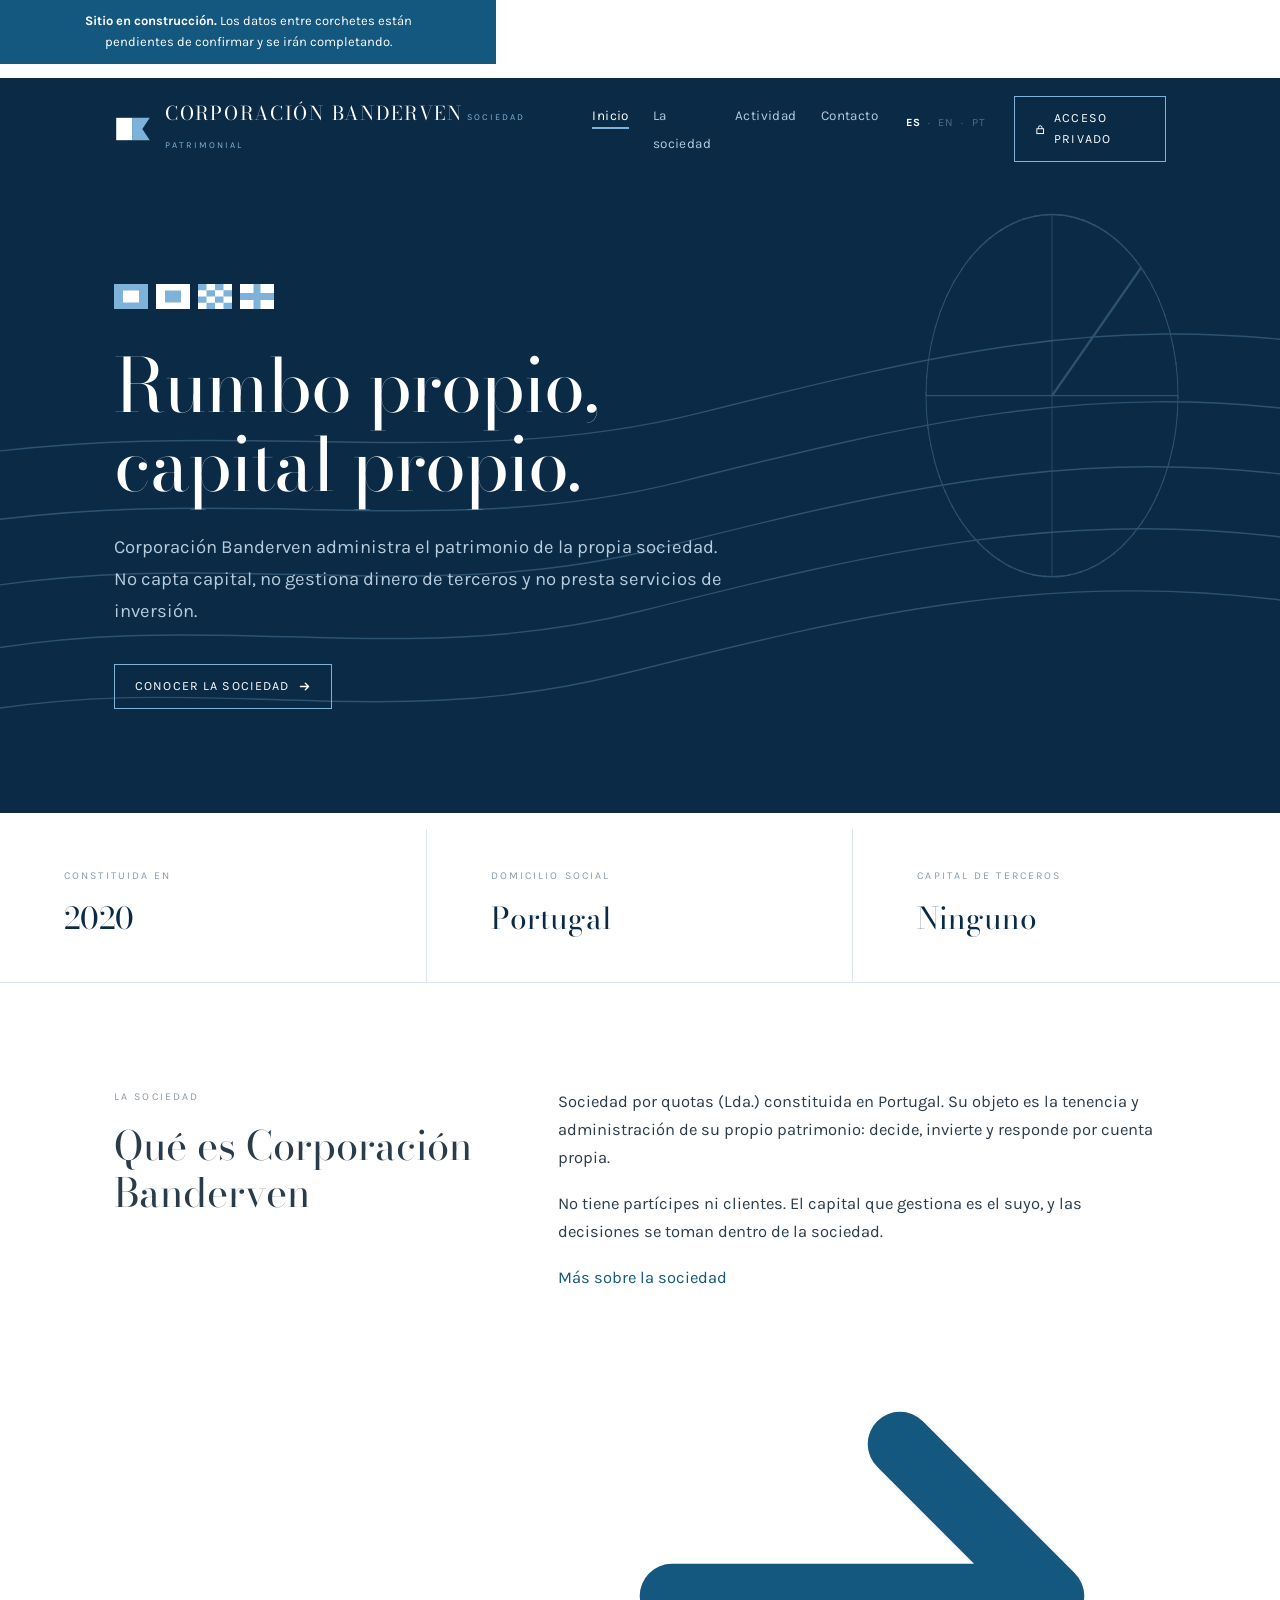
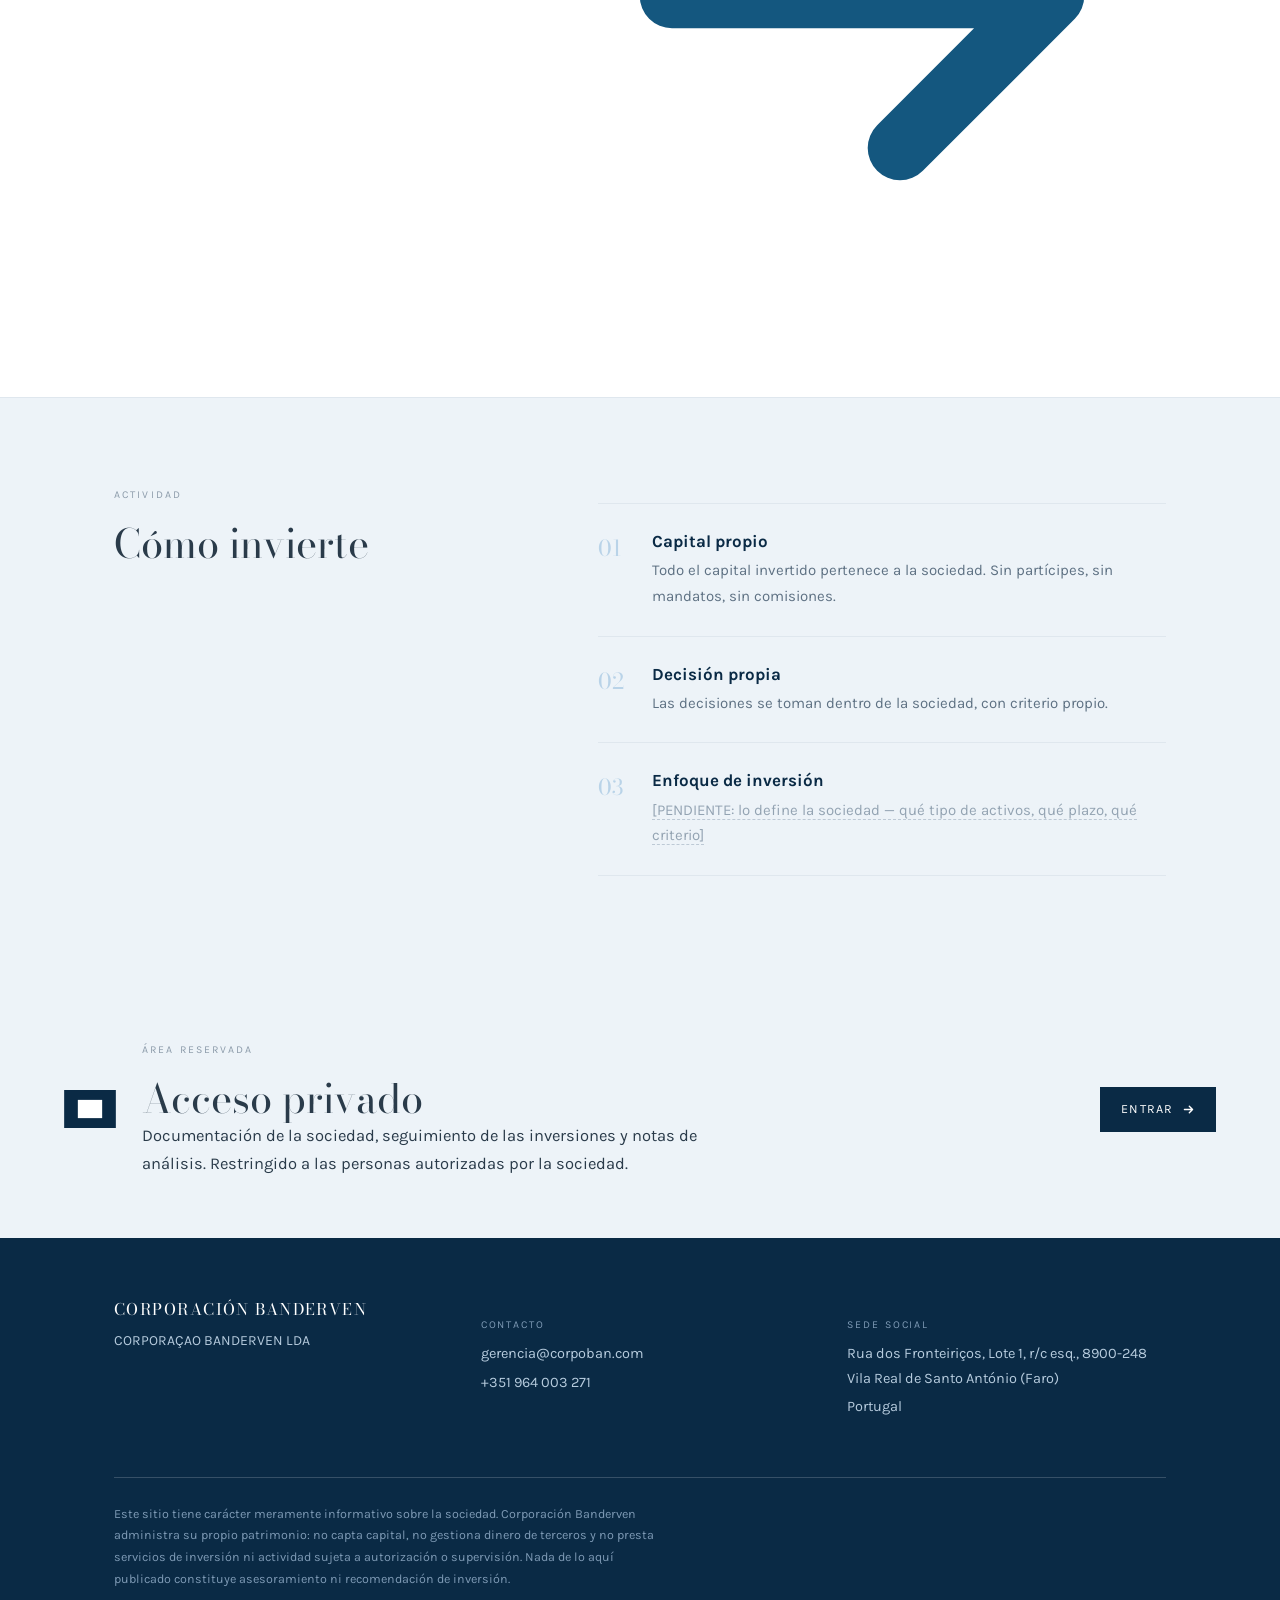
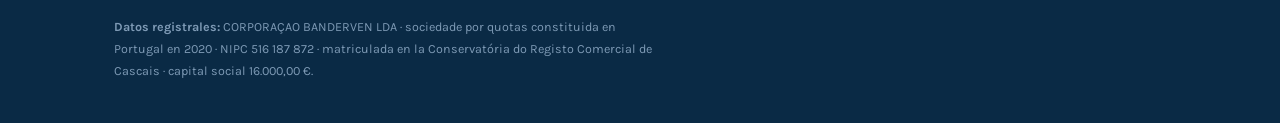
==== index.html @ 421eebc5 "Sitio de Corporacion Banderven: 5 paginas con el pie legal completo." ====
<!doctype html>
<html lang="es">
<head>
<meta charset="utf-8">
<meta name="viewport" content="width=device-width, initial-scale=1">
<title>Inicio — Corporación Banderven</title>
<meta name="description" content="Corporación Banderven es una sociedad patrimonial que invierte su propio capital.">
<meta name="robots" content="noindex, nofollow">
<meta name="theme-color" content="#0A2A45">
<link rel="icon" href="assets/marca.svg" type="image/svg+xml">
<link rel="preconnect" href="https://fonts.googleapis.com">
<link rel="preconnect" href="https://fonts.gstatic.com" crossorigin>
<link rel="stylesheet" href="https://fonts.googleapis.com/css2?family=Bodoni+Moda:opsz,wght@6..96,400;6..96,500&amp;family=Karla:wght@400;500;600;700&amp;display=swap">
<link rel="stylesheet" href="assets/estilo.css">
</head>
<body>
<a class="saltar" href="#contenido">Saltar al contenido</a>
  <p class="obra"><strong>Sitio en construcción.</strong> Los datos entre corchetes están pendientes de confirmar y se irán completando.</p>
  <header class="cabecera">
    <div class="envoltura cabecera__barra">
      <a class="marca" href="index.html">
        <svg viewBox="0 0 40 30" role="img" aria-label="Bandera Alfa del código internacional de señales"><title>Bandera Alfa</title><path d="M2 3h17v24H2z" fill="#FFFFFF"></path><path d="M19 3h19l-8 12 8 12H19z" fill="#7FB2D9"></path></svg>
        <span>
          <span class="marca__nombre">CORPORACIÓN BANDERVEN</span>
          <span class="marca__pie">SOCIEDAD PATRIMONIAL</span>
        </span>
      </a>

      <button class="hamburguesa" type="button" aria-expanded="false" aria-controls="nav" aria-label="Abrir el menú">
        <svg viewBox="0 0 20 20" fill="none"><path d="M2 5h16M2 10h16M2 15h16" stroke="currentColor" stroke-width="1.6" stroke-linecap="round"></path></svg>
      </button>

      <nav class="nav" id="nav" data-abierto="no" aria-label="Principal">
        <ul class="nav__enlaces">
          <li><a href="index.html" aria-current="page">Inicio</a></li>
          <li><a href="la-sociedad.html">La sociedad</a></li>
          <li><a href="actividad.html">Actividad</a></li>
          <li><a href="contacto.html">Contacto</a></li>
        </ul>
        <p class="idiomas">
          <b>ES</b>
          <span class="idiomas__sep">·</span>
          <span aria-disabled="true" title="Versión en inglés en preparación">EN</span>
          <span class="idiomas__sep">·</span>
          <span aria-disabled="true" title="Versão em português em preparação">PT</span>
        </p>
        <a class="boton" href="acceso-privado.html"><svg viewBox="0 0 14 14" fill="none" aria-hidden="true"><rect x="2.5" y="6" width="9" height="6.5" stroke="currentColor" stroke-width="1.3"></rect><path d="M4.6 6V4.3a2.4 2.4 0 0 1 4.8 0V6" stroke="currentColor" stroke-width="1.3"></path></svg> Acceso privado</a>
      </nav>
    </div>
  </header>
<main id="contenido">
  <section class="portada">
    <svg class="portada__fondo" viewBox="0 0 1280 440" preserveAspectRatio="none" aria-hidden="true">
      <path d="M-40 372 C 200 340, 380 386, 620 344 S 1060 268, 1320 296" stroke="#7FB2D9" fill="none"></path>
      <path d="M-40 330 C 210 296, 400 342, 640 300 S 1070 226, 1320 252" stroke="#7FB2D9" fill="none"></path>
      <path d="M-40 286 C 220 254, 420 298, 660 256 S 1080 184, 1320 208" stroke="#7FB2D9" fill="none"></path>
      <path d="M-40 240 C 230 210, 440 252, 680 210 S 1090 140, 1320 162" stroke="#7FB2D9" fill="none"></path>
      <path d="M-40 192 C 240 164, 460 204, 700 162 S 1100 94, 1320 114" stroke="#7FB2D9" fill="none"></path>
      <circle cx="1052" cy="150" r="126" stroke="#7FB2D9" fill="none"></circle>
      <circle cx="1052" cy="150" r="126" stroke="#7FB2D9" fill="none" stroke-dasharray="2 10"></circle>
      <path d="M1052 24v252M926 150h252" stroke="#7FB2D9" fill="none" stroke-width="0.8"></path>
      <path d="M1052 150 L1141 61" stroke="#7FB2D9" fill="none" stroke-width="2"></path>
    </svg>
    <div class="envoltura portada__cuerpo">
      <div class="banderas" aria-hidden="true">
        <svg viewBox="0 0 34 25"><rect width="34" height="25" fill="#7FB2D9"></rect><rect x="9" y="6.5" width="16" height="12" fill="#FFFFFF"></rect></svg>
        <svg viewBox="0 0 34 25"><rect width="34" height="25" fill="#FFFFFF"></rect><rect x="9" y="6.5" width="16" height="12" fill="#7FB2D9"></rect></svg>
        <svg viewBox="0 0 34 25"><rect width="34" height="25" fill="#FFFFFF"></rect><rect y="0" width="8.5" height="6.25" fill="#7FB2D9"></rect><rect x="17" y="0" width="8.5" height="6.25" fill="#7FB2D9"></rect><rect x="8.5" y="6.25" width="8.5" height="6.25" fill="#7FB2D9"></rect><rect x="25.5" y="6.25" width="8.5" height="6.25" fill="#7FB2D9"></rect><rect y="12.5" width="8.5" height="6.25" fill="#7FB2D9"></rect><rect x="17" y="12.5" width="8.5" height="6.25" fill="#7FB2D9"></rect><rect x="8.5" y="18.75" width="8.5" height="6.25" fill="#7FB2D9"></rect><rect x="25.5" y="18.75" width="8.5" height="6.25" fill="#7FB2D9"></rect></svg>
        <svg viewBox="0 0 34 25"><rect width="34" height="25" fill="#FFFFFF"></rect><rect x="13.5" y="0" width="7" height="25" fill="#7FB2D9"></rect><rect x="0" y="9" width="34" height="7" fill="#7FB2D9"></rect></svg>
      </div>
      <h1>Rumbo propio,<br>capital propio.</h1>
      <p class="entradilla">Corporación Banderven administra el patrimonio de la propia sociedad.
         No capta capital, no gestiona dinero de terceros y no presta servicios de inversión.</p>
      <div class="portada__acciones">
        <a class="boton" href="la-sociedad.html">Conocer la sociedad <svg viewBox="0 0 16 16" fill="none" aria-hidden="true"><path d="M3 8h10M9 4l4 4-4 4" stroke="currentColor" stroke-width="1.7" stroke-linecap="round" stroke-linejoin="round"></path></svg></a>
      </div>
    </div>
  </section>

  <dl class="datos">
    <div><dt>Constituida en</dt><dd>2020</dd></div>
    <div><dt>Domicilio social</dt><dd>Portugal</dd></div>
    <div><dt>Capital de terceros</dt><dd>Ninguno</dd></div>
  </dl>

  <section class="seccion">
    <div class="envoltura dos-columnas dos-columnas--titulo">
      <div>
        <p class="rotulo">La sociedad</p>
        <h2>Qué es Corporación Banderven</h2>
      </div>
      <div>
        <p>Sociedad por quotas (Lda.) constituida en Portugal. Su objeto es la tenencia
           y administración de su propio patrimonio: decide, invierte y responde por cuenta propia.</p>
        <p>No tiene partícipes ni clientes. El capital que gestiona es el suyo, y las decisiones se
           toman dentro de la sociedad.</p>
        <p><a href="la-sociedad.html">Más sobre la sociedad <svg viewBox="0 0 16 16" fill="none" aria-hidden="true"><path d="M3 8h10M9 4l4 4-4 4" stroke="currentColor" stroke-width="1.7" stroke-linecap="round" stroke-linejoin="round"></path></svg></a></p>
      </div>
    </div>
  </section>

  <section class="seccion seccion--papel2 seccion--linea">
    <div class="envoltura dos-columnas dos-columnas--titulo">
      <div>
        <p class="rotulo">Actividad</p>
        <h2>Cómo invierte</h2>
      </div>
      <ul class="lista-numerada">
        <li>
          <span class="lista-numerada__n">01</span>
          <div><h3>Capital propio</h3>
          <p>Todo el capital invertido pertenece a la sociedad. Sin partícipes, sin mandatos, sin comisiones.</p></div>
        </li>
        <li>
          <span class="lista-numerada__n">02</span>
          <div><h3>Decisión propia</h3>
          <p>Las decisiones se toman dentro de la sociedad, con criterio propio.</p></div>
        </li>
        <li>
          <span class="lista-numerada__n">03</span>
          <div><h3>Enfoque de inversión</h3>
          <p><span class="hueco">[PENDIENTE: lo define la sociedad — qué tipo de activos, qué plazo, qué criterio]</span></p></div>
        </li>
      </ul>
    </div>
  </section>

  <section class="reservada">
    <div class="reservada__texto">
      <svg class="reservada__bandera" viewBox="0 0 34 25" aria-hidden="true"><rect width="34" height="25" fill="#0A2A45"></rect><rect x="9" y="6.5" width="16" height="12" fill="#FFFFFF"></rect></svg>
      <div>
        <p class="rotulo">Área reservada</p>
        <h2>Acceso privado</h2>
        <p>Documentación de la sociedad, seguimiento de las inversiones y notas de análisis.
           Restringido a las personas autorizadas por la sociedad.</p>
      </div>
    </div>
    <a class="boton boton--solido" href="acceso-privado.html">Entrar <svg viewBox="0 0 16 16" fill="none" aria-hidden="true"><path d="M3 8h10M9 4l4 4-4 4" stroke="currentColor" stroke-width="1.7" stroke-linecap="round" stroke-linejoin="round"></path></svg></a>
  </section>
</main>
  <footer class="pie">
    <div class="envoltura">
      <div class="pie__rejilla">
        <div>
          <h2>CORPORACIÓN BANDERVEN</h2>
          <p style="font-size:14px">CORPORAÇAO BANDERVEN LDA</p>
        </div>
        <dl>
          <dt>Contacto</dt>
          <dd><a href="mailto:gerencia@corpoban.com">gerencia@corpoban.com</a></dd>
          <dd>+351 964 003 271</dd>
        </dl>
        <dl>
          <dt>Sede social</dt>
          <dd>Rua dos Fronteiriços, Lote 1, r/c esq., 8900-248 Vila Real de Santo António (Faro)</dd>
          <dd>Portugal</dd>
        </dl>
      </div>
      <p class="pie__legal">
        Este sitio tiene carácter meramente informativo sobre la sociedad. Corporación Banderven administra su propio patrimonio: no capta capital, no gestiona dinero de terceros y no presta servicios de inversión ni actividad sujeta a autorización o supervisión. Nada de lo aquí publicado constituye asesoramiento ni recomendación de inversión.
      </p>
      <p class="pie__legal">
        <strong>Datos registrales:</strong> CORPORAÇAO BANDERVEN LDA &middot;
        sociedade por quotas constituida en Portugal en 2020 &middot;
        NIPC 516 187 872 &middot;
        matriculada en la Conservatória do Registo Comercial de Cascais &middot;
        capital social 16.000,00 €.
      </p>
    </div>
  </footer>
<script src="assets/sitio.js" defer></script>
</body>
</html>
---- assets/estilo.css ----
/* ==========================================================================
   Corporación Banderven — hoja de estilo única
   Dirección visual: "C · Marítima", elegida por el cliente el 2026-08-21.
   Navy + blanco + azul de mar. Banderas de señales náuticas como recurso.
   ========================================================================== */

:root {
  /* tinta y mar */
  --tinta:      #0A2A45;
  --tinta-alta: #071E33;
  --mar:        #14577F;
  --espuma:     #7FB2D9;
  --bruma:      #B9D3E8;

  /* papel */
  --papel:      #FFFFFF;
  --papel-2:    #EDF3F8;
  --linea:      #DFE7EE;
  --linea-mar:  rgba(255, 255, 255, 0.18);

  /* texto */
  --texto:      #2A3B4A;
  --texto-2:    #5E7183;
  --texto-3:    #8C9BAA;
  --sobre-mar:  #B6CBDD;
  --sobre-mar-2:#7E9AB5;

  /* huecos de datos que aún no tenemos */
  --hueco:      #93A3B2;
  --hueco-borde:#BDC9D5;
  --hueco-osc:  #7E9AB5;
  --hueco-osc-b:#3C5B79;

  --ancho:      1180px;
  --margen:     clamp(20px, 5vw, 68px);
  --serif:      'Bodoni Moda', Didot, 'Times New Roman', Georgia, serif;
  --sans:       Karla, 'Segoe UI', system-ui, -apple-system, sans-serif;
}

*, *::before, *::after { box-sizing: border-box; }

html { -webkit-text-size-adjust: 100%; scroll-behavior: smooth; }
@media (prefers-reduced-motion: reduce) {
  html { scroll-behavior: auto; }
  *, *::before, *::after { animation-duration: .01ms !important; transition-duration: .01ms !important; }
}

body {
  margin: 0;
  background: var(--papel);
  color: var(--texto);
  font-family: var(--sans);
  font-size: 16.5px;
  line-height: 1.7;
  -webkit-font-smoothing: antialiased;
}

img, svg { max-width: 100%; }
a { color: var(--mar); text-decoration: none; }
a:hover { color: var(--tinta); }
:focus-visible { outline: 3px solid var(--mar); outline-offset: 3px; border-radius: 2px; }

/* ---------- utilidades de composición ---------- */
.envoltura { width: 100%; max-width: var(--ancho); margin-inline: auto; padding-inline: var(--margen); }
.seccion { padding-block: clamp(52px, 8vw, 88px); }
.seccion--papel2 { background: var(--papel-2); }
.seccion--linea { border-top: 1px solid var(--linea); }

.saltar {
  position: absolute; left: -9999px; top: 0;
  background: var(--tinta); color: #fff; padding: 12px 20px; z-index: 100;
}
.saltar:focus { left: 0; }

/* ---------- tipografía ---------- */
.rotulo {
  font-size: 10.5px; letter-spacing: .2em; text-transform: uppercase;
  color: var(--texto-3); margin: 0 0 16px;
}
.rotulo--mar { color: var(--espuma); }

h1, h2, h3 { font-family: var(--serif); font-weight: 400; text-wrap: balance; margin: 0; }
h1 { font-size: clamp(38px, 6.4vw, 74px); line-height: 1.06; letter-spacing: -.015em; }
h2 { font-size: clamp(27px, 3.6vw, 40px); line-height: 1.18; }
h3 { font-size: clamp(19px, 2vw, 22px); line-height: 1.3; }

p { margin: 0 0 1.1em; max-width: 62ch; }
p:last-child { margin-bottom: 0; }
.entradilla { font-size: clamp(16.5px, 2vw, 18.5px); line-height: 1.72; color: var(--texto-2); }

/* dato que todavía no tenemos: se marca, no se inventa */
.hueco { color: var(--hueco); border-bottom: 1px dashed var(--hueco-borde); font-style: normal; }
.hueco--osc { color: var(--hueco-osc); border-bottom-color: var(--hueco-osc-b); }

/* ---------- banderas de señales ---------- */
.banderas { display: flex; gap: 8px; flex-wrap: wrap; }
.banderas svg { width: clamp(26px, 3.4vw, 34px); height: auto; display: block; }

/* ---------- cabecera ---------- */
.cabecera { background: var(--tinta); color: #fff; }
.cabecera__barra {
  display: flex; align-items: center; justify-content: space-between;
  gap: 20px; padding-block: 18px;
}
.marca { display: flex; align-items: center; gap: 13px; color: #fff; }
.marca:hover { color: #fff; }
.marca svg { width: 38px; height: 28px; flex-shrink: 0; }
.marca__nombre {
  font-family: var(--serif); font-size: clamp(14px, 2.1vw, 19px);
  letter-spacing: .09em; line-height: 1.15;
}
.marca__pie { font-size: 9px; letter-spacing: .22em; color: var(--espuma); margin-top: 3px; }

.nav { display: flex; align-items: center; gap: 28px; }
.nav__enlaces { display: flex; gap: 24px; list-style: none; margin: 0; padding: 0; }
.nav__enlaces a { color: var(--sobre-mar); font-size: 13.5px; letter-spacing: .03em; padding-block: 4px; }
.nav__enlaces a:hover { color: #fff; }
.nav__enlaces a[aria-current="page"] { color: #fff; border-bottom: 2px solid var(--espuma); }

.idiomas { display: flex; align-items: center; gap: 7px; font-size: 11px; letter-spacing: .1em; }
.idiomas__sep { color: #4E6F8E; }
.idiomas b { color: #fff; font-weight: 700; }
.idiomas span[aria-disabled] { color: #4E6F8E; cursor: not-allowed; }

.boton {
  display: inline-flex; align-items: center; gap: 9px;
  font-size: 12.5px; letter-spacing: .09em; text-transform: uppercase;
  padding: 11px 20px; border: 1px solid var(--espuma); color: #fff;
  transition: background .18s ease, color .18s ease;
}
.boton:hover { background: var(--espuma); color: var(--tinta); }
.boton svg { width: 13px; height: 13px; }
.boton--solido { background: var(--tinta); border-color: var(--tinta); color: #fff; }
.boton--solido:hover { background: var(--mar); border-color: var(--mar); color: #fff; }

.hamburguesa {
  display: none; background: none; border: 1px solid var(--linea-mar);
  color: #fff; padding: 9px 11px; cursor: pointer;
}
.hamburguesa svg { width: 20px; height: 20px; display: block; }

/* ---------- portada ---------- */
.portada { position: relative; background: var(--tinta); color: #fff; overflow: hidden; }
.portada__fondo {
  position: absolute; inset: 0; width: 100%; height: 100%;
  opacity: .3; pointer-events: none;
}
.portada__cuerpo { position: relative; padding-block: clamp(60px, 11vw, 104px); }
.portada h1 { color: #fff; margin-block: clamp(26px, 4vw, 38px) clamp(20px, 3vw, 28px); }
.portada .entradilla { color: var(--sobre-mar); max-width: 56ch; }
.portada__acciones { display: flex; flex-wrap: wrap; gap: 14px; margin-top: clamp(26px, 4vw, 36px); }

/* ---------- tira de datos ---------- */
.datos { display: grid; grid-template-columns: repeat(3, minmax(0, 1fr)); border-bottom: 1px solid var(--linea); }
.datos > div { padding: clamp(24px, 3.4vw, 38px) var(--margen); border-right: 1px solid var(--linea); }
.datos > div:last-child { border-right: 0; }
.datos dt { font-size: 10.5px; letter-spacing: .2em; text-transform: uppercase; color: var(--texto-3); margin-bottom: 8px; }
.datos dd { font-family: var(--serif); font-size: clamp(21px, 2.6vw, 30px); color: var(--tinta); margin: 0; }

/* ---------- rejillas ---------- */
.dos-columnas { display: grid; grid-template-columns: repeat(2, minmax(0, 1fr)); gap: clamp(32px, 5vw, 72px); }
.dos-columnas--titulo { grid-template-columns: minmax(0, 1fr) minmax(0, 1.6fr); }

.lista-numerada { display: flex; flex-direction: column; }
.lista-numerada > li { display: flex; gap: 20px; padding-block: 26px; border-top: 1px solid var(--linea); list-style: none; }
.lista-numerada > li:last-child { border-bottom: 1px solid var(--linea); }
.lista-numerada__n { font-family: var(--serif); font-size: 22px; color: var(--bruma); min-width: 34px; }
.lista-numerada h3 { font-family: var(--sans); font-size: 17px; font-weight: 700; color: var(--tinta); margin-bottom: 6px; }
.lista-numerada p { font-size: 15px; line-height: 1.72; color: var(--texto-2); }
.lista-numerada ul { margin: 0; padding: 0; list-style: none; }

/* lo que la sociedad NO hace */
.negativas { margin: 0; padding: 0; list-style: none; border-top: 1px solid var(--linea); }
.negativas li {
  display: flex; gap: 16px; align-items: flex-start;
  padding-block: 20px; border-bottom: 1px solid var(--linea);
}
.negativas svg { width: 20px; height: 20px; flex-shrink: 0; margin-top: 3px; color: var(--mar); }
.negativas strong { color: var(--tinta); font-weight: 700; }
.negativas span { color: var(--texto-2); font-size: 15.5px; }

/* ---------- llamada al área reservada ---------- */
.reservada {
  display: flex; align-items: center; justify-content: space-between;
  gap: clamp(24px, 5vw, 64px); flex-wrap: wrap;
  background: var(--papel-2); padding: clamp(34px, 5vw, 60px) var(--margen);
}
.reservada__texto { display: flex; align-items: center; gap: 26px; max-width: 680px; }
.reservada__bandera { width: 52px; height: 38px; flex-shrink: 0; }

/* ---------- pie ---------- */
.pie { background: var(--tinta); color: var(--sobre-mar); padding-block: clamp(44px, 6vw, 62px) 40px; }
.pie__rejilla {
  display: grid; grid-template-columns: repeat(3, minmax(0, 1fr));
  gap: clamp(28px, 4vw, 48px); padding-bottom: 36px; border-bottom: 1px solid var(--linea-mar);
}
.pie h2 { font-size: 16px; letter-spacing: .09em; color: #fff; margin-bottom: 10px; }
.pie dt { font-size: 10.5px; letter-spacing: .18em; text-transform: uppercase; color: var(--sobre-mar-2); margin-bottom: 8px; }
.pie dd { margin: 0 0 4px; font-size: 14.5px; }
.pie a { color: var(--sobre-mar); border-bottom: 1px solid transparent; }
.pie a:hover { color: #fff; border-bottom-color: var(--espuma); }
.pie__legal { font-size: 12.5px; line-height: 1.75; color: var(--sobre-mar-2); margin-top: 26px; max-width: 78ch; }

/* ---------- aviso de obra ---------- */
.obra {
  background: var(--mar); color: #fff; font-size: 13px; line-height: 1.6;
  padding: 11px var(--margen); text-align: center;
}
.obra strong { font-weight: 700; }

/* ==========================================================================
   Móvil. El padre del cliente la va a abrir en el teléfono, así que esto
   no es un extra: es la mitad del encargo.
   ========================================================================== */
@media (max-width: 900px) {
  .dos-columnas, .dos-columnas--titulo { grid-template-columns: minmax(0, 1fr); }
  .datos { grid-template-columns: minmax(0, 1fr); }
  .datos > div { border-right: 0; border-bottom: 1px solid var(--linea); }
  .datos > div:last-child { border-bottom: 0; }
  .pie__rejilla { grid-template-columns: minmax(0, 1fr); }
}

@media (max-width: 780px) {
  .hamburguesa { display: block; }
  .nav {
    display: none; position: absolute; left: 0; right: 0; top: 100%;
    z-index: 40; flex-direction: column; align-items: stretch; gap: 0;
    background: var(--tinta-alta); border-top: 1px solid var(--linea-mar);
    padding: 8px var(--margen) 22px;
  }
  .cabecera { position: relative; }
  .nav[data-abierto="si"] { display: flex; }
  .nav__enlaces { flex-direction: column; gap: 0; }
  .nav__enlaces a { display: block; padding-block: 14px; border-bottom: 1px solid var(--linea-mar); font-size: 15px; }
  .nav__enlaces a[aria-current="page"] { border-bottom-color: var(--espuma); }
  .idiomas { padding-block: 16px; }
  .nav .boton { justify-content: center; margin-top: 4px; }
  .reservada__texto { flex-direction: column; align-items: flex-start; gap: 18px; }
  .reservada .boton { width: 100%; justify-content: center; }
}
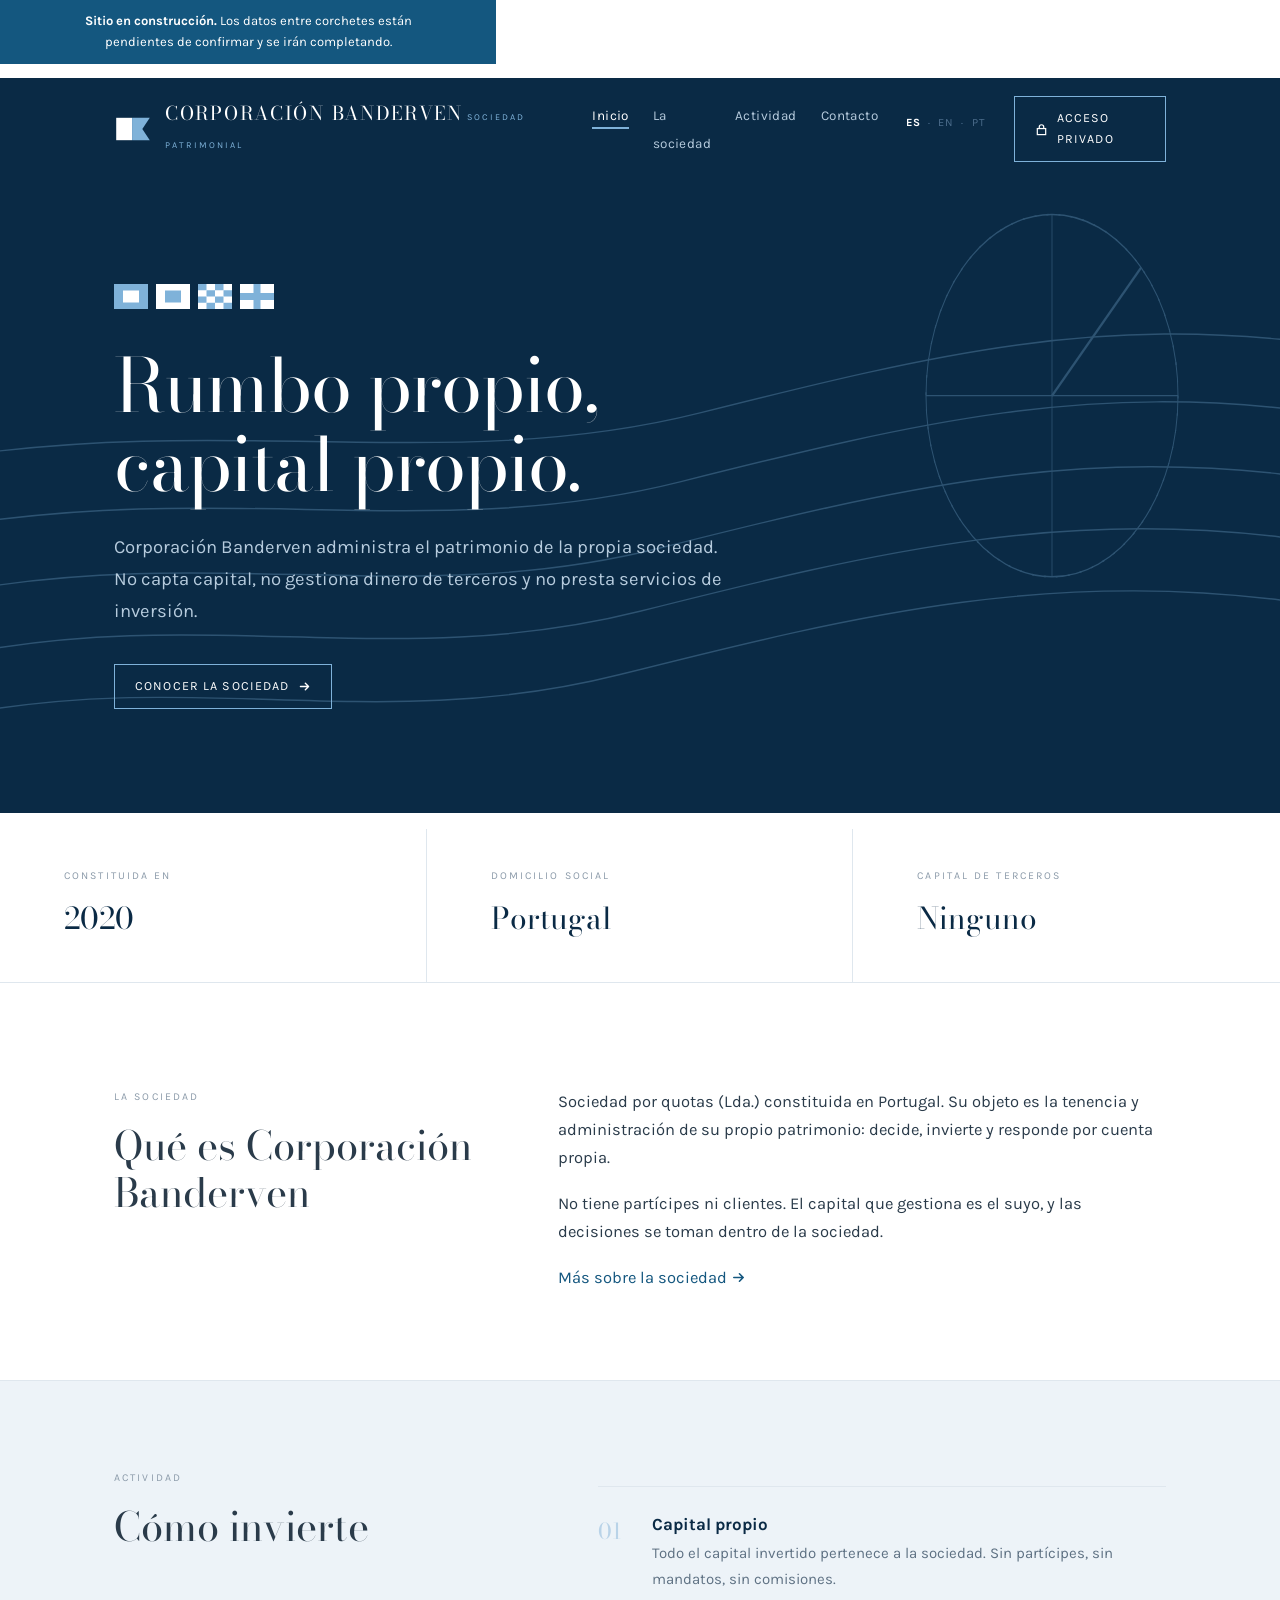
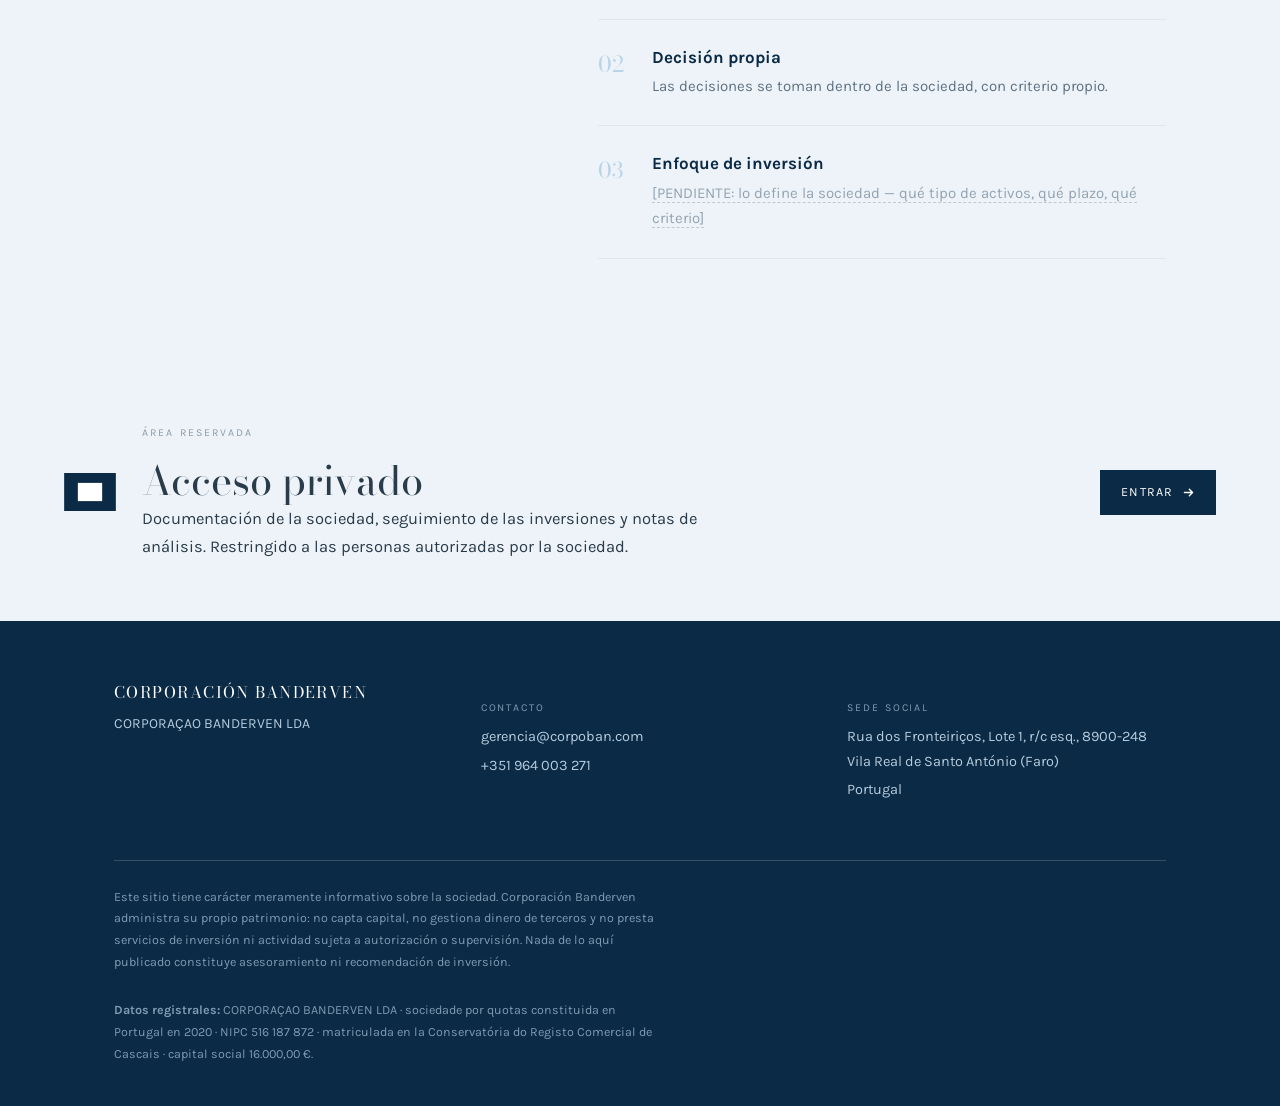
==== commit af27d90d: "Los iconos llevan su tamano encima: fuera de un boton la flecha se estiraba a todo el ancho." ====
--- a/index.html
+++ b/index.html
@@ -44,7 +44,7 @@
           <span class="idiomas__sep">·</span>
           <span aria-disabled="true" title="Versão em português em preparação">PT</span>
         </p>
-        <a class="boton" href="acceso-privado.html"><svg viewBox="0 0 14 14" fill="none" aria-hidden="true"><rect x="2.5" y="6" width="9" height="6.5" stroke="currentColor" stroke-width="1.3"></rect><path d="M4.6 6V4.3a2.4 2.4 0 0 1 4.8 0V6" stroke="currentColor" stroke-width="1.3"></path></svg> Acceso privado</a>
+        <a class="boton" href="acceso-privado.html"><svg class="icono" width="13" height="13" viewBox="0 0 14 14" fill="none" aria-hidden="true"><rect x="2.5" y="6" width="9" height="6.5" stroke="currentColor" stroke-width="1.3"></rect><path d="M4.6 6V4.3a2.4 2.4 0 0 1 4.8 0V6" stroke="currentColor" stroke-width="1.3"></path></svg> Acceso privado</a>
       </nav>
     </div>
   </header>
@@ -72,7 +72,7 @@
       <p class="entradilla">Corporación Banderven administra el patrimonio de la propia sociedad.
          No capta capital, no gestiona dinero de terceros y no presta servicios de inversión.</p>
       <div class="portada__acciones">
-        <a class="boton" href="la-sociedad.html">Conocer la sociedad <svg viewBox="0 0 16 16" fill="none" aria-hidden="true"><path d="M3 8h10M9 4l4 4-4 4" stroke="currentColor" stroke-width="1.7" stroke-linecap="round" stroke-linejoin="round"></path></svg></a>
+        <a class="boton" href="la-sociedad.html">Conocer la sociedad <svg class="icono" width="15" height="15" viewBox="0 0 16 16" fill="none" aria-hidden="true"><path d="M3 8h10M9 4l4 4-4 4" stroke="currentColor" stroke-width="1.7" stroke-linecap="round" stroke-linejoin="round"></path></svg></a>
       </div>
     </div>
   </section>
@@ -94,7 +94,7 @@
            y administración de su propio patrimonio: decide, invierte y responde por cuenta propia.</p>
         <p>No tiene partícipes ni clientes. El capital que gestiona es el suyo, y las decisiones se
            toman dentro de la sociedad.</p>
-        <p><a href="la-sociedad.html">Más sobre la sociedad <svg viewBox="0 0 16 16" fill="none" aria-hidden="true"><path d="M3 8h10M9 4l4 4-4 4" stroke="currentColor" stroke-width="1.7" stroke-linecap="round" stroke-linejoin="round"></path></svg></a></p>
+        <p><a href="la-sociedad.html">Más sobre la sociedad <svg class="icono" width="15" height="15" viewBox="0 0 16 16" fill="none" aria-hidden="true"><path d="M3 8h10M9 4l4 4-4 4" stroke="currentColor" stroke-width="1.7" stroke-linecap="round" stroke-linejoin="round"></path></svg></a></p>
       </div>
     </div>
   </section>
@@ -135,7 +135,7 @@
            Restringido a las personas autorizadas por la sociedad.</p>
       </div>
     </div>
-    <a class="boton boton--solido" href="acceso-privado.html">Entrar <svg viewBox="0 0 16 16" fill="none" aria-hidden="true"><path d="M3 8h10M9 4l4 4-4 4" stroke="currentColor" stroke-width="1.7" stroke-linecap="round" stroke-linejoin="round"></path></svg></a>
+    <a class="boton boton--solido" href="acceso-privado.html">Entrar <svg class="icono" width="15" height="15" viewBox="0 0 16 16" fill="none" aria-hidden="true"><path d="M3 8h10M9 4l4 4-4 4" stroke="currentColor" stroke-width="1.7" stroke-linecap="round" stroke-linejoin="round"></path></svg></a>
   </section>
 </main>
   <footer class="pie">
--- a/assets/estilo.css
+++ b/assets/estilo.css
@@ -130,6 +130,14 @@
 }
 .boton:hover { background: var(--espuma); color: var(--tinta); }
 .boton svg { width: 13px; height: 13px; }
+
+/* Suelo de seguridad para los iconos en linea: sin esto, un icono usado FUERA de un
+   contexto con tamano (p. ej. dentro de un enlace de texto normal) se estira a todo
+   el ancho por la regla `svg { max-width: 100% }` de arriba. Paso el 2026-08-22 en la
+   portada, con una flecha de 600 px. El tamano tambien va como atributo en el propio
+   SVG; esto es el cinturon ademas de los tirantes. */
+.icono { flex-shrink: 0; vertical-align: -2px; }
+p .icono, li .icono { width: 15px; height: 15px; }
 .boton--solido { background: var(--tinta); border-color: var(--tinta); color: #fff; }
 .boton--solido:hover { background: var(--mar); border-color: var(--mar); color: #fff; }
 
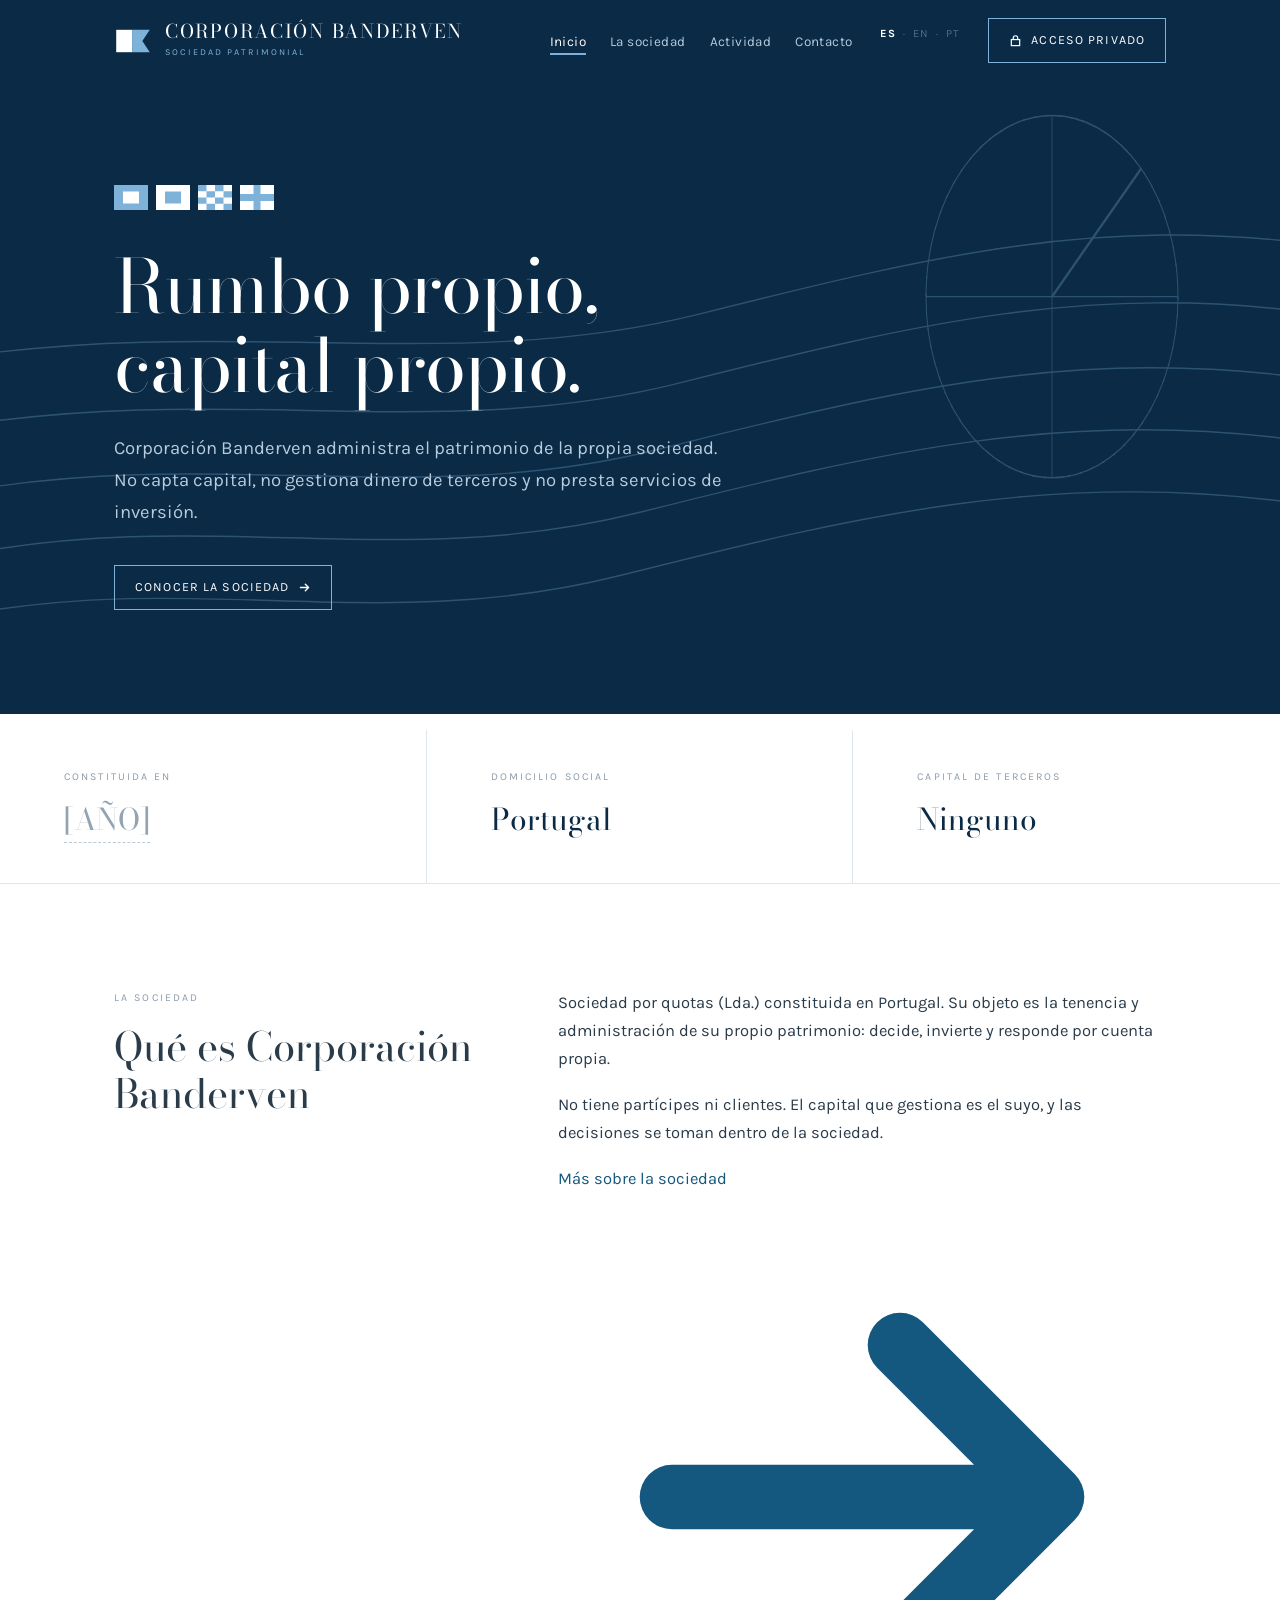
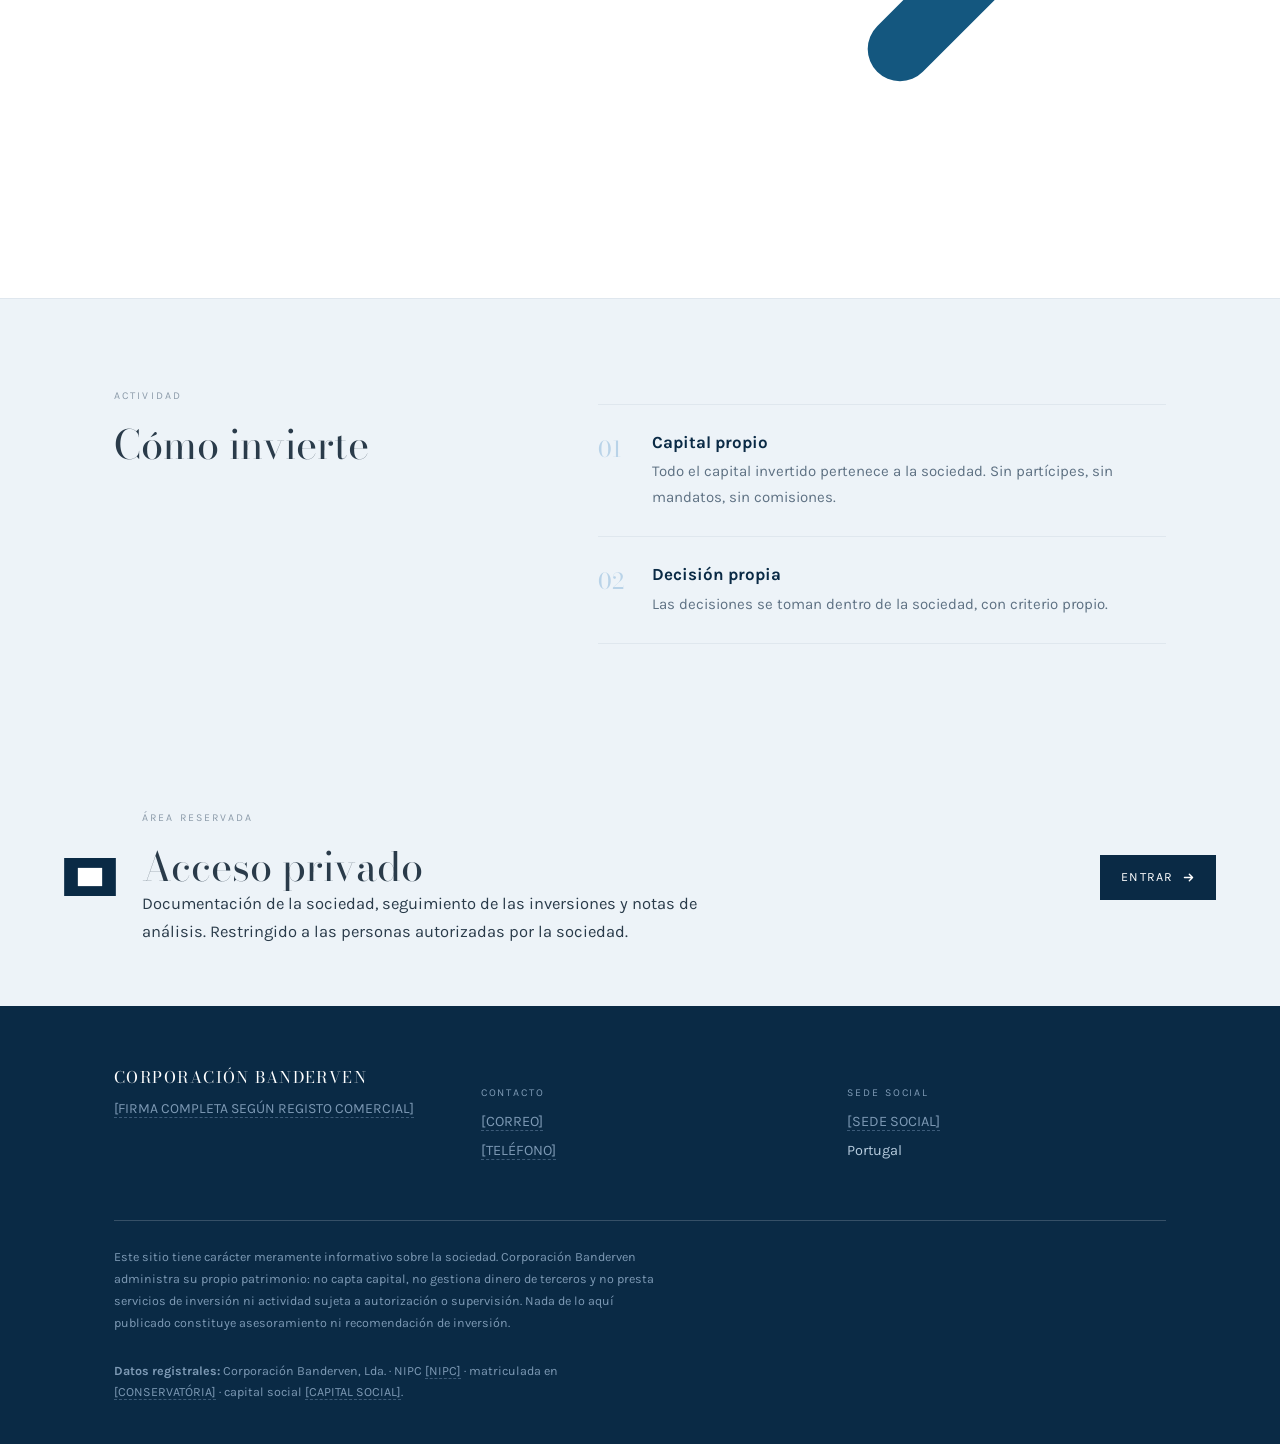
==== commit 4d591591: "Listo para revision de terceros: sin corchetes y con la cabecera alineada. Fuera el aviso de 'Sitio " ====
--- a/index.html
+++ b/index.html
@@ -15,7 +15,6 @@
 </head>
 <body>
 <a class="saltar" href="#contenido">Saltar al contenido</a>
-  <p class="obra"><strong>Sitio en construcción.</strong> Los datos entre corchetes están pendientes de confirmar y se irán completando.</p>
   <header class="cabecera">
     <div class="envoltura cabecera__barra">
       <a class="marca" href="index.html">
@@ -44,7 +43,7 @@
           <span class="idiomas__sep">·</span>
           <span aria-disabled="true" title="Versão em português em preparação">PT</span>
         </p>
-        <a class="boton" href="acceso-privado.html"><svg class="icono" width="13" height="13" viewBox="0 0 14 14" fill="none" aria-hidden="true"><rect x="2.5" y="6" width="9" height="6.5" stroke="currentColor" stroke-width="1.3"></rect><path d="M4.6 6V4.3a2.4 2.4 0 0 1 4.8 0V6" stroke="currentColor" stroke-width="1.3"></path></svg> Acceso privado</a>
+        <a class="boton" href="acceso-privado.html"><svg viewBox="0 0 14 14" fill="none" aria-hidden="true"><rect x="2.5" y="6" width="9" height="6.5" stroke="currentColor" stroke-width="1.3"></rect><path d="M4.6 6V4.3a2.4 2.4 0 0 1 4.8 0V6" stroke="currentColor" stroke-width="1.3"></path></svg> Acceso privado</a>
       </nav>
     </div>
   </header>
@@ -72,13 +71,13 @@
       <p class="entradilla">Corporación Banderven administra el patrimonio de la propia sociedad.
          No capta capital, no gestiona dinero de terceros y no presta servicios de inversión.</p>
       <div class="portada__acciones">
-        <a class="boton" href="la-sociedad.html">Conocer la sociedad <svg class="icono" width="15" height="15" viewBox="0 0 16 16" fill="none" aria-hidden="true"><path d="M3 8h10M9 4l4 4-4 4" stroke="currentColor" stroke-width="1.7" stroke-linecap="round" stroke-linejoin="round"></path></svg></a>
+        <a class="boton" href="la-sociedad.html">Conocer la sociedad <svg viewBox="0 0 16 16" fill="none" aria-hidden="true"><path d="M3 8h10M9 4l4 4-4 4" stroke="currentColor" stroke-width="1.7" stroke-linecap="round" stroke-linejoin="round"></path></svg></a>
       </div>
     </div>
   </section>
 
   <dl class="datos">
-    <div><dt>Constituida en</dt><dd>2020</dd></div>
+    <div><dt>Constituida en</dt><dd><span class="hueco">[AÑO]</span></dd></div>
     <div><dt>Domicilio social</dt><dd>Portugal</dd></div>
     <div><dt>Capital de terceros</dt><dd>Ninguno</dd></div>
   </dl>
@@ -94,7 +93,7 @@
            y administración de su propio patrimonio: decide, invierte y responde por cuenta propia.</p>
         <p>No tiene partícipes ni clientes. El capital que gestiona es el suyo, y las decisiones se
            toman dentro de la sociedad.</p>
-        <p><a href="la-sociedad.html">Más sobre la sociedad <svg class="icono" width="15" height="15" viewBox="0 0 16 16" fill="none" aria-hidden="true"><path d="M3 8h10M9 4l4 4-4 4" stroke="currentColor" stroke-width="1.7" stroke-linecap="round" stroke-linejoin="round"></path></svg></a></p>
+        <p><a href="la-sociedad.html">Más sobre la sociedad <svg viewBox="0 0 16 16" fill="none" aria-hidden="true"><path d="M3 8h10M9 4l4 4-4 4" stroke="currentColor" stroke-width="1.7" stroke-linecap="round" stroke-linejoin="round"></path></svg></a></p>
       </div>
     </div>
   </section>
@@ -116,11 +115,6 @@
           <div><h3>Decisión propia</h3>
           <p>Las decisiones se toman dentro de la sociedad, con criterio propio.</p></div>
         </li>
-        <li>
-          <span class="lista-numerada__n">03</span>
-          <div><h3>Enfoque de inversión</h3>
-          <p><span class="hueco">[PENDIENTE: lo define la sociedad — qué tipo de activos, qué plazo, qué criterio]</span></p></div>
-        </li>
       </ul>
     </div>
   </section>
@@ -135,7 +129,7 @@
            Restringido a las personas autorizadas por la sociedad.</p>
       </div>
     </div>
-    <a class="boton boton--solido" href="acceso-privado.html">Entrar <svg class="icono" width="15" height="15" viewBox="0 0 16 16" fill="none" aria-hidden="true"><path d="M3 8h10M9 4l4 4-4 4" stroke="currentColor" stroke-width="1.7" stroke-linecap="round" stroke-linejoin="round"></path></svg></a>
+    <a class="boton boton--solido" href="acceso-privado.html">Entrar <svg viewBox="0 0 16 16" fill="none" aria-hidden="true"><path d="M3 8h10M9 4l4 4-4 4" stroke="currentColor" stroke-width="1.7" stroke-linecap="round" stroke-linejoin="round"></path></svg></a>
   </section>
 </main>
   <footer class="pie">
@@ -143,16 +137,16 @@
       <div class="pie__rejilla">
         <div>
           <h2>CORPORACIÓN BANDERVEN</h2>
-          <p style="font-size:14px">CORPORAÇAO BANDERVEN LDA</p>
+          <p style="font-size:14px"><span class="hueco hueco--osc">[FIRMA COMPLETA SEGÚN REGISTO COMERCIAL]</span></p>
         </div>
         <dl>
           <dt>Contacto</dt>
-          <dd><a href="mailto:gerencia@corpoban.com">gerencia@corpoban.com</a></dd>
-          <dd>+351 964 003 271</dd>
+          <dd><span class="hueco hueco--osc">[CORREO]</span></dd>
+          <dd><span class="hueco hueco--osc">[TELÉFONO]</span></dd>
         </dl>
         <dl>
           <dt>Sede social</dt>
-          <dd>Rua dos Fronteiriços, Lote 1, r/c esq., 8900-248 Vila Real de Santo António (Faro)</dd>
+          <dd><span class="hueco hueco--osc">[SEDE SOCIAL]</span></dd>
           <dd>Portugal</dd>
         </dl>
       </div>
@@ -160,11 +154,10 @@
         Este sitio tiene carácter meramente informativo sobre la sociedad. Corporación Banderven administra su propio patrimonio: no capta capital, no gestiona dinero de terceros y no presta servicios de inversión ni actividad sujeta a autorización o supervisión. Nada de lo aquí publicado constituye asesoramiento ni recomendación de inversión.
       </p>
       <p class="pie__legal">
-        <strong>Datos registrales:</strong> CORPORAÇAO BANDERVEN LDA &middot;
-        sociedade por quotas constituida en Portugal en 2020 &middot;
-        NIPC 516 187 872 &middot;
-        matriculada en la Conservatória do Registo Comercial de Cascais &middot;
-        capital social 16.000,00 €.
+        <strong>Datos registrales:</strong> Corporación Banderven, Lda. &middot;
+        NIPC <span class="hueco hueco--osc">[NIPC]</span> &middot;
+        matriculada en <span class="hueco hueco--osc">[CONSERVATÓRIA]</span> &middot;
+        capital social <span class="hueco hueco--osc">[CAPITAL SOCIAL]</span>.
       </p>
     </div>
   </footer>
--- a/assets/estilo.css
+++ b/assets/estilo.css
@@ -111,6 +111,25 @@
 }
 .marca__pie { font-size: 9px; letter-spacing: .22em; color: var(--espuma); margin-top: 3px; }
 
+/* --- cabecera: alineacion, 2026-08-26 -------------------------------------
+   Tres defectos que se veian en la barra y los tres son de la misma familia:
+   texto al que nadie le prohibio partirse.
+   1) el bloque de la marca era un <span> INLINE, asi que «SOCIEDAD» se quedaba
+      al lado del nombre y «PATRIMONIAL» caia debajo, y su margin-top no hacia
+      nada (un inline no lo respeta). Pasa a columna.
+   2) «La sociedad» partia en dos lineas y descuadraba la fila entera.
+   3) «Acceso privado» hacia lo mismo dentro de su recuadro.
+   Se arregla en CSS y sin tocar el HTML: la estructura ya era correcta.        */
+.marca > span { display: flex; flex-direction: column; justify-content: center; }
+.marca__nombre, .marca__pie { white-space: nowrap; }
+.marca { flex-shrink: 0; }
+.nav__enlaces a { white-space: nowrap; }
+.boton { white-space: nowrap; }
+.cabecera__barra { gap: 24px; }
+.nav { gap: 22px; flex-wrap: wrap; justify-content: flex-end; }
+.nav__enlaces { gap: 20px; align-items: center; }
+.idiomas { white-space: nowrap; }
+
 .nav { display: flex; align-items: center; gap: 28px; }
 .nav__enlaces { display: flex; gap: 24px; list-style: none; margin: 0; padding: 0; }
 .nav__enlaces a { color: var(--sobre-mar); font-size: 13.5px; letter-spacing: .03em; padding-block: 4px; }
@@ -130,14 +149,6 @@
 }
 .boton:hover { background: var(--espuma); color: var(--tinta); }
 .boton svg { width: 13px; height: 13px; }
-
-/* Suelo de seguridad para los iconos en linea: sin esto, un icono usado FUERA de un
-   contexto con tamano (p. ej. dentro de un enlace de texto normal) se estira a todo
-   el ancho por la regla `svg { max-width: 100% }` de arriba. Paso el 2026-08-22 en la
-   portada, con una flecha de 600 px. El tamano tambien va como atributo en el propio
-   SVG; esto es el cinturon ademas de los tirantes. */
-.icono { flex-shrink: 0; vertical-align: -2px; }
-p .icono, li .icono { width: 15px; height: 15px; }
 .boton--solido { background: var(--tinta); border-color: var(--tinta); color: #fff; }
 .boton--solido:hover { background: var(--mar); border-color: var(--mar); color: #fff; }
 
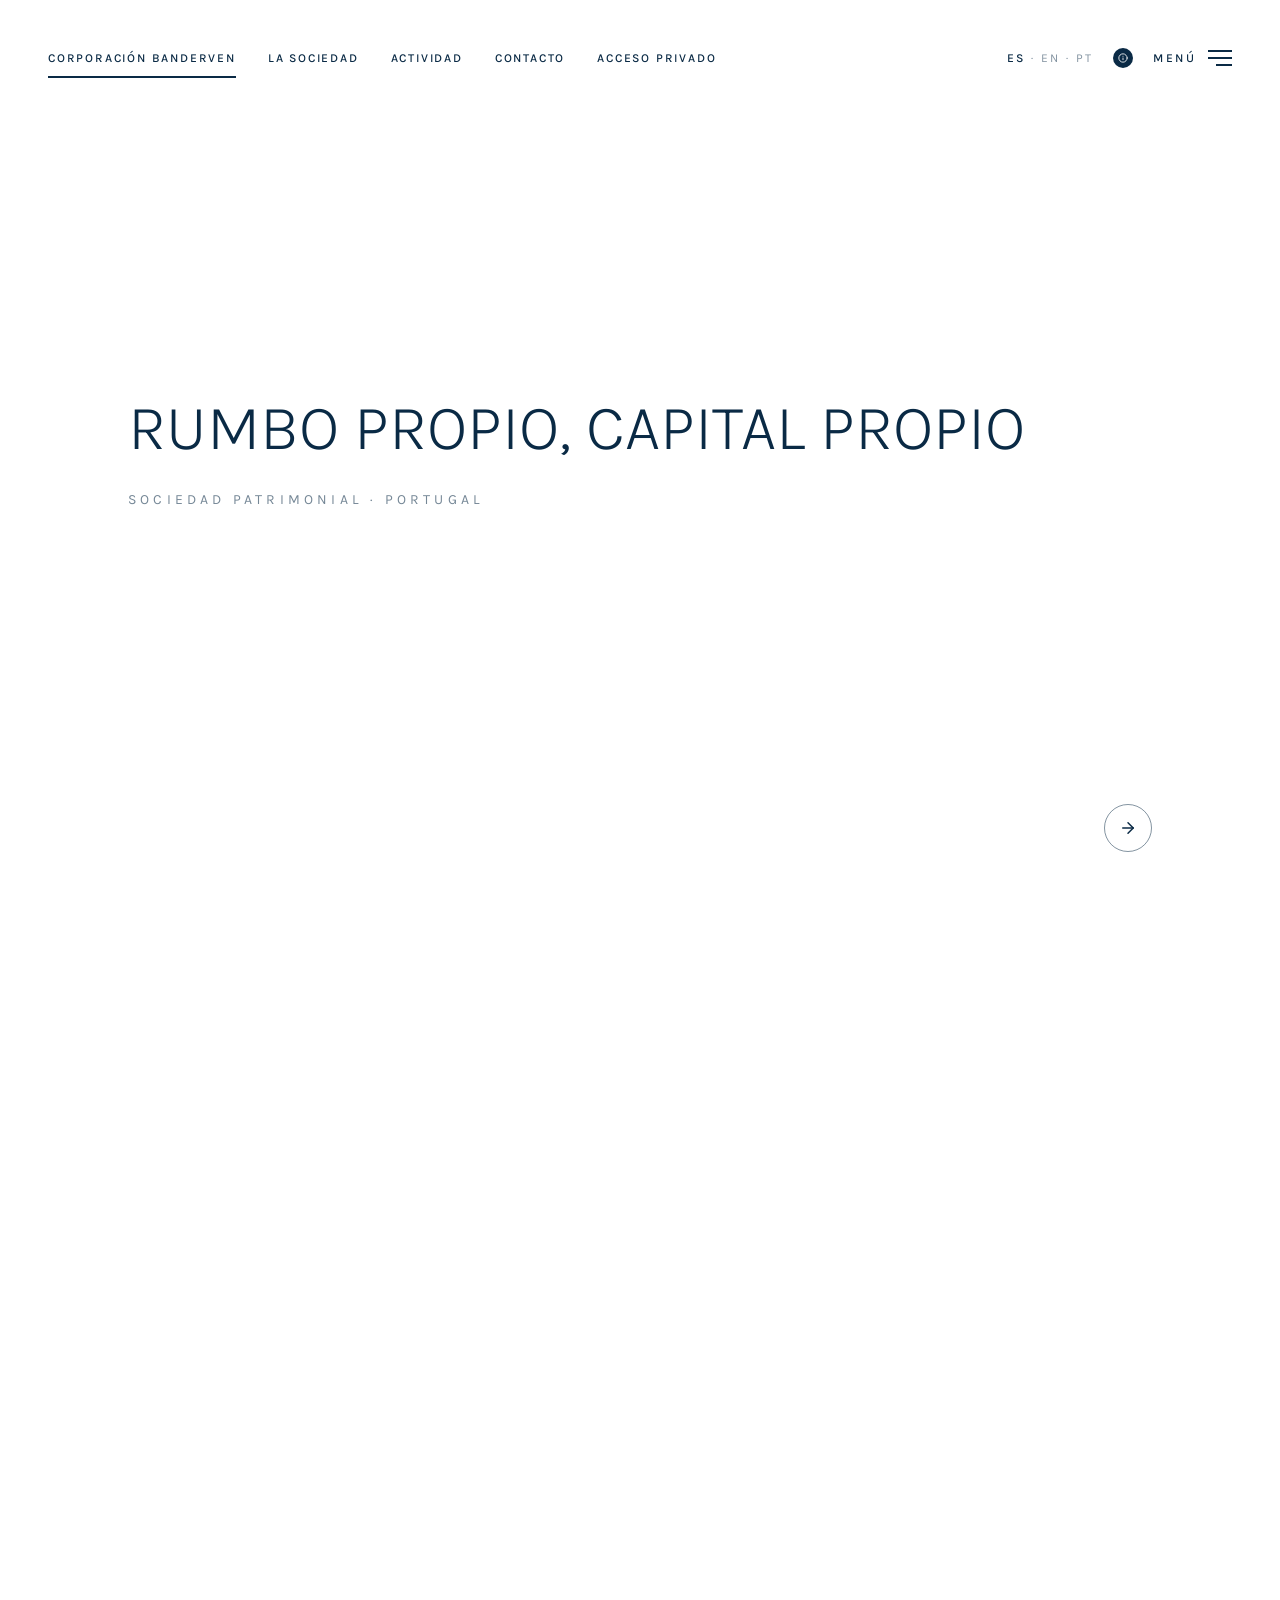
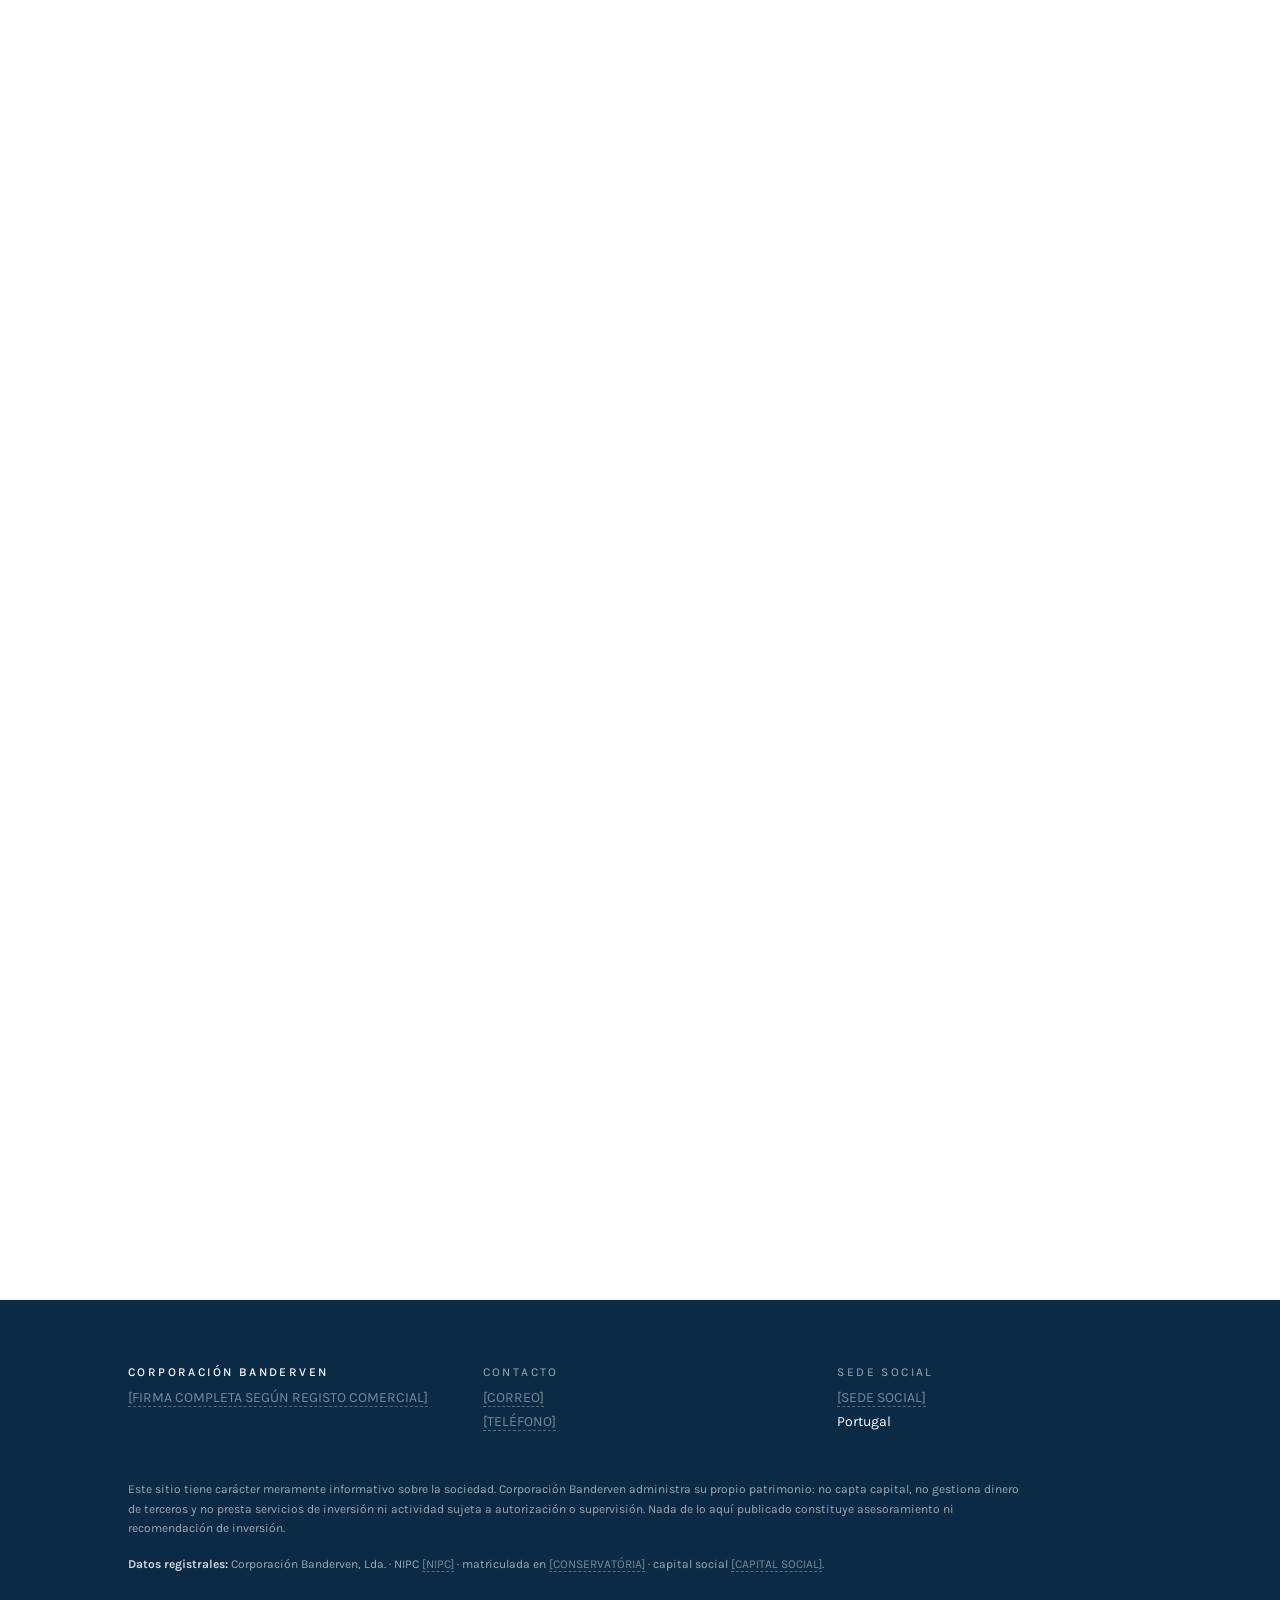
==== commit a761425e: "Portada nueva: una sola escena con el video atado al scroll y las tres frases de la sociedad. La por" ====
--- a/index.html
+++ b/index.html
@@ -1,166 +1,20 @@
 <!doctype html>
 <html lang="es">
-<head>
-<meta charset="utf-8">
-<meta name="viewport" content="width=device-width, initial-scale=1">
-<title>Inicio — Corporación Banderven</title>
-<meta name="description" content="Corporación Banderven es una sociedad patrimonial que invierte su propio capital.">
-<meta name="robots" content="noindex, nofollow">
-<meta name="theme-color" content="#0A2A45">
-<link rel="icon" href="assets/marca.svg" type="image/svg+xml">
-<link rel="preconnect" href="https://fonts.googleapis.com">
-<link rel="preconnect" href="https://fonts.gstatic.com" crossorigin>
-<link rel="stylesheet" href="https://fonts.googleapis.com/css2?family=Bodoni+Moda:opsz,wght@6..96,400;6..96,500&amp;family=Karla:wght@400;500;600;700&amp;display=swap">
-<link rel="stylesheet" href="assets/estilo.css">
-</head>
-<body>
-<a class="saltar" href="#contenido">Saltar al contenido</a>
-  <header class="cabecera">
-    <div class="envoltura cabecera__barra">
-      <a class="marca" href="index.html">
-        <svg viewBox="0 0 40 30" role="img" aria-label="Bandera Alfa del código internacional de señales"><title>Bandera Alfa</title><path d="M2 3h17v24H2z" fill="#FFFFFF"></path><path d="M19 3h19l-8 12 8 12H19z" fill="#7FB2D9"></path></svg>
-        <span>
-          <span class="marca__nombre">CORPORACIÓN BANDERVEN</span>
-          <span class="marca__pie">SOCIEDAD PATRIMONIAL</span>
-        </span>
-      </a>
-
-      <button class="hamburguesa" type="button" aria-expanded="false" aria-controls="nav" aria-label="Abrir el menú">
-        <svg viewBox="0 0 20 20" fill="none"><path d="M2 5h16M2 10h16M2 15h16" stroke="currentColor" stroke-width="1.6" stroke-linecap="round"></path></svg>
-      </button>
-
-      <nav class="nav" id="nav" data-abierto="no" aria-label="Principal">
-        <ul class="nav__enlaces">
-          <li><a href="index.html" aria-current="page">Inicio</a></li>
-          <li><a href="la-sociedad.html">La sociedad</a></li>
-          <li><a href="actividad.html">Actividad</a></li>
-          <li><a href="contacto.html">Contacto</a></li>
-        </ul>
-        <p class="idiomas">
-          <b>ES</b>
-          <span class="idiomas__sep">·</span>
-          <span aria-disabled="true" title="Versión en inglés en preparación">EN</span>
-          <span class="idiomas__sep">·</span>
-          <span aria-disabled="true" title="Versão em português em preparação">PT</span>
-        </p>
-        <a class="boton" href="acceso-privado.html"><svg viewBox="0 0 14 14" fill="none" aria-hidden="true"><rect x="2.5" y="6" width="9" height="6.5" stroke="currentColor" stroke-width="1.3"></rect><path d="M4.6 6V4.3a2.4 2.4 0 0 1 4.8 0V6" stroke="currentColor" stroke-width="1.3"></path></svg> Acceso privado</a>
-      </nav>
-    </div>
-  </header>
-<main id="contenido">
-  <section class="portada">
-    <svg class="portada__fondo" viewBox="0 0 1280 440" preserveAspectRatio="none" aria-hidden="true">
-      <path d="M-40 372 C 200 340, 380 386, 620 344 S 1060 268, 1320 296" stroke="#7FB2D9" fill="none"></path>
-      <path d="M-40 330 C 210 296, 400 342, 640 300 S 1070 226, 1320 252" stroke="#7FB2D9" fill="none"></path>
-      <path d="M-40 286 C 220 254, 420 298, 660 256 S 1080 184, 1320 208" stroke="#7FB2D9" fill="none"></path>
-      <path d="M-40 240 C 230 210, 440 252, 680 210 S 1090 140, 1320 162" stroke="#7FB2D9" fill="none"></path>
-      <path d="M-40 192 C 240 164, 460 204, 700 162 S 1100 94, 1320 114" stroke="#7FB2D9" fill="none"></path>
-      <circle cx="1052" cy="150" r="126" stroke="#7FB2D9" fill="none"></circle>
-      <circle cx="1052" cy="150" r="126" stroke="#7FB2D9" fill="none" stroke-dasharray="2 10"></circle>
-      <path d="M1052 24v252M926 150h252" stroke="#7FB2D9" fill="none" stroke-width="0.8"></path>
-      <path d="M1052 150 L1141 61" stroke="#7FB2D9" fill="none" stroke-width="2"></path>
-    </svg>
-    <div class="envoltura portada__cuerpo">
-      <div class="banderas" aria-hidden="true">
-        <svg viewBox="0 0 34 25"><rect width="34" height="25" fill="#7FB2D9"></rect><rect x="9" y="6.5" width="16" height="12" fill="#FFFFFF"></rect></svg>
-        <svg viewBox="0 0 34 25"><rect width="34" height="25" fill="#FFFFFF"></rect><rect x="9" y="6.5" width="16" height="12" fill="#7FB2D9"></rect></svg>
-        <svg viewBox="0 0 34 25"><rect width="34" height="25" fill="#FFFFFF"></rect><rect y="0" width="8.5" height="6.25" fill="#7FB2D9"></rect><rect x="17" y="0" width="8.5" height="6.25" fill="#7FB2D9"></rect><rect x="8.5" y="6.25" width="8.5" height="6.25" fill="#7FB2D9"></rect><rect x="25.5" y="6.25" width="8.5" height="6.25" fill="#7FB2D9"></rect><rect y="12.5" width="8.5" height="6.25" fill="#7FB2D9"></rect><rect x="17" y="12.5" width="8.5" height="6.25" fill="#7FB2D9"></rect><rect x="8.5" y="18.75" width="8.5" height="6.25" fill="#7FB2D9"></rect><rect x="25.5" y="18.75" width="8.5" height="6.25" fill="#7FB2D9"></rect></svg>
-        <svg viewBox="0 0 34 25"><rect width="34" height="25" fill="#FFFFFF"></rect><rect x="13.5" y="0" width="7" height="25" fill="#7FB2D9"></rect><rect x="0" y="9" width="34" height="7" fill="#7FB2D9"></rect></svg>
-      </div>
-      <h1>Rumbo propio,<br>capital propio.</h1>
-      <p class="entradilla">Corporación Banderven administra el patrimonio de la propia sociedad.
-         No capta capital, no gestiona dinero de terceros y no presta servicios de inversión.</p>
-      <div class="portada__acciones">
-        <a class="boton" href="la-sociedad.html">Conocer la sociedad <svg viewBox="0 0 16 16" fill="none" aria-hidden="true"><path d="M3 8h10M9 4l4 4-4 4" stroke="currentColor" stroke-width="1.7" stroke-linecap="round" stroke-linejoin="round"></path></svg></a>
-      </div>
-    </div>
-  </section>
-
-  <dl class="datos">
-    <div><dt>Constituida en</dt><dd><span class="hueco">[AÑO]</span></dd></div>
-    <div><dt>Domicilio social</dt><dd>Portugal</dd></div>
-    <div><dt>Capital de terceros</dt><dd>Ninguno</dd></div>
-  </dl>
-
-  <section class="seccion">
-    <div class="envoltura dos-columnas dos-columnas--titulo">
-      <div>
-        <p class="rotulo">La sociedad</p>
-        <h2>Qué es Corporación Banderven</h2>
-      </div>
-      <div>
-        <p>Sociedad por quotas (Lda.) constituida en Portugal. Su objeto es la tenencia
-           y administración de su propio patrimonio: decide, invierte y responde por cuenta propia.</p>
-        <p>No tiene partícipes ni clientes. El capital que gestiona es el suyo, y las decisiones se
-           toman dentro de la sociedad.</p>
-        <p><a href="la-sociedad.html">Más sobre la sociedad <svg viewBox="0 0 16 16" fill="none" aria-hidden="true"><path d="M3 8h10M9 4l4 4-4 4" stroke="currentColor" stroke-width="1.7" stroke-linecap="round" stroke-linejoin="round"></path></svg></a></p>
-      </div>
-    </div>
-  </section>
-
-  <section class="seccion seccion--papel2 seccion--linea">
-    <div class="envoltura dos-columnas dos-columnas--titulo">
-      <div>
-        <p class="rotulo">Actividad</p>
-        <h2>Cómo invierte</h2>
-      </div>
-      <ul class="lista-numerada">
-        <li>
-          <span class="lista-numerada__n">01</span>
-          <div><h3>Capital propio</h3>
-          <p>Todo el capital invertido pertenece a la sociedad. Sin partícipes, sin mandatos, sin comisiones.</p></div>
-        </li>
-        <li>
-          <span class="lista-numerada__n">02</span>
-          <div><h3>Decisión propia</h3>
-          <p>Las decisiones se toman dentro de la sociedad, con criterio propio.</p></div>
-        </li>
-      </ul>
-    </div>
-  </section>
-
-  <section class="reservada">
-    <div class="reservada__texto">
-      <svg class="reservada__bandera" viewBox="0 0 34 25" aria-hidden="true"><rect width="34" height="25" fill="#0A2A45"></rect><rect x="9" y="6.5" width="16" height="12" fill="#FFFFFF"></rect></svg>
-      <div>
-        <p class="rotulo">Área reservada</p>
-        <h2>Acceso privado</h2>
-        <p>Documentación de la sociedad, seguimiento de las inversiones y notas de análisis.
-           Restringido a las personas autorizadas por la sociedad.</p>
-      </div>
-    </div>
-    <a class="boton boton--solido" href="acceso-privado.html">Entrar <svg viewBox="0 0 16 16" fill="none" aria-hidden="true"><path d="M3 8h10M9 4l4 4-4 4" stroke="currentColor" stroke-width="1.7" stroke-linecap="round" stroke-linejoin="round"></path></svg></a>
-  </section>
-</main>
-  <footer class="pie">
-    <div class="envoltura">
-      <div class="pie__rejilla">
-        <div>
-          <h2>CORPORACIÓN BANDERVEN</h2>
-          <p style="font-size:14px"><span class="hueco hueco--osc">[FIRMA COMPLETA SEGÚN REGISTO COMERCIAL]</span></p>
-        </div>
-        <dl>
-          <dt>Contacto</dt>
-          <dd><span class="hueco hueco--osc">[CORREO]</span></dd>
-          <dd><span class="hueco hueco--osc">[TELÉFONO]</span></dd>
-        </dl>
-        <dl>
-          <dt>Sede social</dt>
-          <dd><span class="hueco hueco--osc">[SEDE SOCIAL]</span></dd>
-          <dd>Portugal</dd>
-        </dl>
-      </div>
-      <p class="pie__legal">
-        Este sitio tiene carácter meramente informativo sobre la sociedad. Corporación Banderven administra su propio patrimonio: no capta capital, no gestiona dinero de terceros y no presta servicios de inversión ni actividad sujeta a autorización o supervisión. Nada de lo aquí publicado constituye asesoramiento ni recomendación de inversión.
-      </p>
-      <p class="pie__legal">
-        <strong>Datos registrales:</strong> Corporación Banderven, Lda. &middot;
-        NIPC <span class="hueco hueco--osc">[NIPC]</span> &middot;
-        matriculada en <span class="hueco hueco--osc">[CONSERVATÓRIA]</span> &middot;
-        capital social <span class="hueco hueco--osc">[CAPITAL SOCIAL]</span>.
-      </p>
-    </div>
-  </footer>
-<script src="assets/sitio.js" defer></script>
-</body>
+  <head>
+    <meta charset="utf-8" />
+    <meta name="viewport" content="width=device-width, initial-scale=1" />
+    <title>Inicio — Corporación Banderven</title>
+    <meta name="description" content="Corporación Banderven es una sociedad patrimonial que invierte su propio capital." />
+    <meta name="robots" content="noindex, nofollow" />
+    <meta name="theme-color" content="#0A2A45" />
+    <link rel="icon" href="assets/marca.svg" type="image/svg+xml" />
+    <link rel="preconnect" href="https://fonts.googleapis.com" />
+    <link rel="preconnect" href="https://fonts.gstatic.com" crossorigin />
+    <link rel="stylesheet" href="https://fonts.googleapis.com/css2?family=Karla:wght@200..800&display=swap" />
+    <script type="module" crossorigin src="./assets/index-DFhxMUtF.js"></script>
+    <link rel="stylesheet" crossorigin href="./assets/index-Ddjegxky.css">
+  </head>
+  <body>
+    <div id="root"></div>
+  </body>
 </html>
--- a/assets/index-Ddjegxky.css
+++ b/assets/index-Ddjegxky.css
@@ -0,0 +1 @@
+*,:before,:after{--tw-border-spacing-x: 0;--tw-border-spacing-y: 0;--tw-translate-x: 0;--tw-translate-y: 0;--tw-rotate: 0;--tw-skew-x: 0;--tw-skew-y: 0;--tw-scale-x: 1;--tw-scale-y: 1;--tw-pan-x: ;--tw-pan-y: ;--tw-pinch-zoom: ;--tw-scroll-snap-strictness: proximity;--tw-gradient-from-position: ;--tw-gradient-via-position: ;--tw-gradient-to-position: ;--tw-ordinal: ;--tw-slashed-zero: ;--tw-numeric-figure: ;--tw-numeric-spacing: ;--tw-numeric-fraction: ;--tw-ring-inset: ;--tw-ring-offset-width: 0px;--tw-ring-offset-color: #fff;--tw-ring-color: rgb(59 130 246 / .5);--tw-ring-offset-shadow: 0 0 #0000;--tw-ring-shadow: 0 0 #0000;--tw-shadow: 0 0 #0000;--tw-shadow-colored: 0 0 #0000;--tw-blur: ;--tw-brightness: ;--tw-contrast: ;--tw-grayscale: ;--tw-hue-rotate: ;--tw-invert: ;--tw-saturate: ;--tw-sepia: ;--tw-drop-shadow: ;--tw-backdrop-blur: ;--tw-backdrop-brightness: ;--tw-backdrop-contrast: ;--tw-backdrop-grayscale: ;--tw-backdrop-hue-rotate: ;--tw-backdrop-invert: ;--tw-backdrop-opacity: ;--tw-backdrop-saturate: ;--tw-backdrop-sepia: ;--tw-contain-size: ;--tw-contain-layout: ;--tw-contain-paint: ;--tw-contain-style: }::backdrop{--tw-border-spacing-x: 0;--tw-border-spacing-y: 0;--tw-translate-x: 0;--tw-translate-y: 0;--tw-rotate: 0;--tw-skew-x: 0;--tw-skew-y: 0;--tw-scale-x: 1;--tw-scale-y: 1;--tw-pan-x: ;--tw-pan-y: ;--tw-pinch-zoom: ;--tw-scroll-snap-strictness: proximity;--tw-gradient-from-position: ;--tw-gradient-via-position: ;--tw-gradient-to-position: ;--tw-ordinal: ;--tw-slashed-zero: ;--tw-numeric-figure: ;--tw-numeric-spacing: ;--tw-numeric-fraction: ;--tw-ring-inset: ;--tw-ring-offset-width: 0px;--tw-ring-offset-color: #fff;--tw-ring-color: rgb(59 130 246 / .5);--tw-ring-offset-shadow: 0 0 #0000;--tw-ring-shadow: 0 0 #0000;--tw-shadow: 0 0 #0000;--tw-shadow-colored: 0 0 #0000;--tw-blur: ;--tw-brightness: ;--tw-contrast: ;--tw-grayscale: ;--tw-hue-rotate: ;--tw-invert: ;--tw-saturate: ;--tw-sepia: ;--tw-drop-shadow: ;--tw-backdrop-blur: ;--tw-backdrop-brightness: ;--tw-backdrop-contrast: ;--tw-backdrop-grayscale: ;--tw-backdrop-hue-rotate: ;--tw-backdrop-invert: ;--tw-backdrop-opacity: ;--tw-backdrop-saturate: ;--tw-backdrop-sepia: ;--tw-contain-size: ;--tw-contain-layout: ;--tw-contain-paint: ;--tw-contain-style: }*,:before,:after{box-sizing:border-box;border-width:0;border-style:solid;border-color:#e5e7eb}:before,:after{--tw-content: ""}html,:host{line-height:1.5;-webkit-text-size-adjust:100%;-moz-tab-size:4;-o-tab-size:4;tab-size:4;font-family:ui-sans-serif,system-ui,sans-serif,"Apple Color Emoji","Segoe UI Emoji",Segoe UI Symbol,"Noto Color Emoji";font-feature-settings:normal;font-variation-settings:normal;-webkit-tap-highlight-color:transparent}body{margin:0;line-height:inherit}hr{height:0;color:inherit;border-top-width:1px}abbr:where([title]){-webkit-text-decoration:underline dotted;text-decoration:underline dotted}h1,h2,h3,h4,h5,h6{font-size:inherit;font-weight:inherit}a{color:inherit;text-decoration:inherit}b,strong{font-weight:bolder}code,kbd,samp,pre{font-family:ui-monospace,SFMono-Regular,Menlo,Monaco,Consolas,Liberation Mono,Courier New,monospace;font-feature-settings:normal;font-variation-settings:normal;font-size:1em}small{font-size:80%}sub,sup{font-size:75%;line-height:0;position:relative;vertical-align:baseline}sub{bottom:-.25em}sup{top:-.5em}table{text-indent:0;border-color:inherit;border-collapse:collapse}button,input,optgroup,select,textarea{font-family:inherit;font-feature-settings:inherit;font-variation-settings:inherit;font-size:100%;font-weight:inherit;line-height:inherit;letter-spacing:inherit;color:inherit;margin:0;padding:0}button,select{text-transform:none}button,input:where([type=button]),input:where([type=reset]),input:where([type=submit]){-webkit-appearance:button;background-color:transparent;background-image:none}:-moz-focusring{outline:auto}:-moz-ui-invalid{box-shadow:none}progress{vertical-align:baseline}::-webkit-inner-spin-button,::-webkit-outer-spin-button{height:auto}[type=search]{-webkit-appearance:textfield;outline-offset:-2px}::-webkit-search-decoration{-webkit-appearance:none}::-webkit-file-upload-button{-webkit-appearance:button;font:inherit}summary{display:list-item}blockquote,dl,dd,h1,h2,h3,h4,h5,h6,hr,figure,p,pre{margin:0}fieldset{margin:0;padding:0}legend{padding:0}ol,ul,menu{list-style:none;margin:0;padding:0}dialog{padding:0}textarea{resize:vertical}input::-moz-placeholder,textarea::-moz-placeholder{opacity:1;color:#9ca3af}input::placeholder,textarea::placeholder{opacity:1;color:#9ca3af}button,[role=button]{cursor:pointer}:disabled{cursor:default}img,svg,video,canvas,audio,iframe,embed,object{display:block;vertical-align:middle}img,video{max-width:100%;height:auto}[hidden]:where(:not([hidden=until-found])){display:none}.visible{visibility:visible}.fixed{position:fixed}.absolute{position:absolute}.relative{position:relative}.sticky{position:sticky}.inset-0{top:0;right:0;bottom:0;left:0}.inset-x-0{left:0;right:0}.-bottom-3{bottom:-.75rem}.bottom-12{bottom:3rem}.bottom-16{bottom:4rem}.left-0{left:0}.right-0{right:0}.right-6{right:1.5rem}.top-0{top:0}.z-10{z-index:10}.z-20{z-index:20}.z-\[100\]{z-index:100}.mb-4{margin-bottom:1rem}.mb-8{margin-bottom:2rem}.mt-1{margin-top:.25rem}.mt-12{margin-top:3rem}.mt-2{margin-top:.5rem}.mt-4{margin-top:1rem}.mt-6{margin-top:1.5rem}.block{display:block}.flex{display:flex}.inline-flex{display:inline-flex}.grid{display:grid}.hidden{display:none}.h-1\.5{height:.375rem}.h-10{height:2.5rem}.h-12{height:3rem}.h-2{height:.5rem}.h-5{height:1.25rem}.h-\[2px\]{height:2px}.h-\[500vh\]{height:500vh}.h-full{height:100%}.h-screen{height:100vh}.w-1\.5{width:.375rem}.w-10{width:2.5rem}.w-12{width:3rem}.w-2{width:.5rem}.w-4{width:1rem}.w-5{width:1.25rem}.w-6{width:1.5rem}.w-full{width:100%}.max-w-2xl{max-width:42rem}.max-w-4xl{max-width:56rem}.max-w-\[900px\]{max-width:900px}.flex-1{flex:1 1 0%}.transform{transform:translate(var(--tw-translate-x),var(--tw-translate-y)) rotate(var(--tw-rotate)) skew(var(--tw-skew-x)) skewY(var(--tw-skew-y)) scaleX(var(--tw-scale-x)) scaleY(var(--tw-scale-y))}.resize{resize:both}.flex-col{flex-direction:column}.items-end{align-items:flex-end}.items-center{align-items:center}.justify-end{justify-content:flex-end}.justify-center{justify-content:center}.justify-between{justify-content:space-between}.gap-10{gap:2.5rem}.gap-2{gap:.5rem}.gap-3{gap:.75rem}.gap-4{gap:1rem}.gap-5{gap:1.25rem}.gap-6{gap:1.5rem}.gap-8{gap:2rem}.overflow-hidden{overflow:hidden}.rounded-full{border-radius:9999px}.border{border-width:1px}.border-b{border-bottom-width:1px}.border-dashed{border-style:dashed}.border-white\/30{border-color:#ffffff4d}.bg-white{--tw-bg-opacity: 1;background-color:rgb(255 255 255 / var(--tw-bg-opacity, 1))}.object-cover{-o-object-fit:cover;object-fit:cover}.px-6{padding-left:1.5rem;padding-right:1.5rem}.px-8{padding-left:2rem;padding-right:2rem}.py-16{padding-top:4rem;padding-bottom:4rem}.pb-10{padding-bottom:2.5rem}.pb-16{padding-bottom:4rem}.pb-6{padding-bottom:1.5rem}.pt-8{padding-top:2rem}.text-center{text-align:center}.text-2xl{font-size:1.5rem;line-height:2rem}.text-lg{font-size:1.125rem;line-height:1.75rem}.text-sm{font-size:.875rem;line-height:1.25rem}.text-xs{font-size:.75rem;line-height:1rem}.font-extralight{font-weight:200}.font-light{font-weight:300}.font-medium{font-weight:500}.uppercase{text-transform:uppercase}.leading-relaxed{line-height:1.625}.tracking-\[0\.15em\]{letter-spacing:.15em}.tracking-\[0\.2em\]{letter-spacing:.2em}.tracking-\[0\.3em\]{letter-spacing:.3em}.tracking-wide{letter-spacing:.025em}.text-gray-800{--tw-text-opacity: 1;color:rgb(31 41 55 / var(--tw-text-opacity, 1))}.text-white{--tw-text-opacity: 1;color:rgb(255 255 255 / var(--tw-text-opacity, 1))}.text-white\/45{color:#ffffff73}.text-white\/60{color:#fff9}.text-white\/80{color:#fffc}.opacity-50{opacity:.5}.transition{transition-property:color,background-color,border-color,text-decoration-color,fill,stroke,opacity,box-shadow,transform,filter,backdrop-filter;transition-timing-function:cubic-bezier(.4,0,.2,1);transition-duration:.15s}.transition-colors{transition-property:color,background-color,border-color,text-decoration-color,fill,stroke;transition-timing-function:cubic-bezier(.4,0,.2,1);transition-duration:.15s}.transition-opacity{transition-property:opacity;transition-timing-function:cubic-bezier(.4,0,.2,1);transition-duration:.15s}.transition-transform{transition-property:transform;transition-timing-function:cubic-bezier(.4,0,.2,1);transition-duration:.15s}.duration-500{transition-duration:.5s}.ease-out{transition-timing-function:cubic-bezier(0,0,.2,1)}html{scroll-behavior:smooth}@media (prefers-reduced-motion: reduce){html{scroll-behavior:auto}}body{margin:0;overflow-x:hidden;background:#fff;font-family:Karla,Helvetica Neue ME,Helvetica Neue,Helvetica,Arial,sans-serif;-webkit-font-smoothing:antialiased}.hover\:text-white:hover{--tw-text-opacity: 1;color:rgb(255 255 255 / var(--tw-text-opacity, 1))}.hover\:opacity-70:hover{opacity:.7}.group:hover .group-hover\:scale-110{--tw-scale-x: 1.1;--tw-scale-y: 1.1;transform:translate(var(--tw-translate-x),var(--tw-translate-y)) rotate(var(--tw-rotate)) skew(var(--tw-skew-x)) skewY(var(--tw-skew-y)) scaleX(var(--tw-scale-x)) scaleY(var(--tw-scale-y))}@media (min-width: 640px){.sm\:right-8{right:2rem}.sm\:inline{display:inline}.sm\:px-12{padding-left:3rem;padding-right:3rem}.sm\:px-8{padding-left:2rem;padding-right:2rem}.sm\:pb-20{padding-bottom:5rem}.sm\:pt-12{padding-top:3rem}.sm\:text-3xl{font-size:1.875rem;line-height:2.25rem}}@media (min-width: 768px){.md\:right-20{right:5rem}.md\:grid-cols-3{grid-template-columns:repeat(3,minmax(0,1fr))}.md\:px-12{padding-left:3rem;padding-right:3rem}.md\:px-20{padding-left:5rem;padding-right:5rem}}@media (min-width: 1024px){.lg\:right-32{right:8rem}.lg\:inline{display:inline}.lg\:flex{display:flex}.lg\:hidden{display:none}.lg\:px-32{padding-left:8rem;padding-right:8rem}}
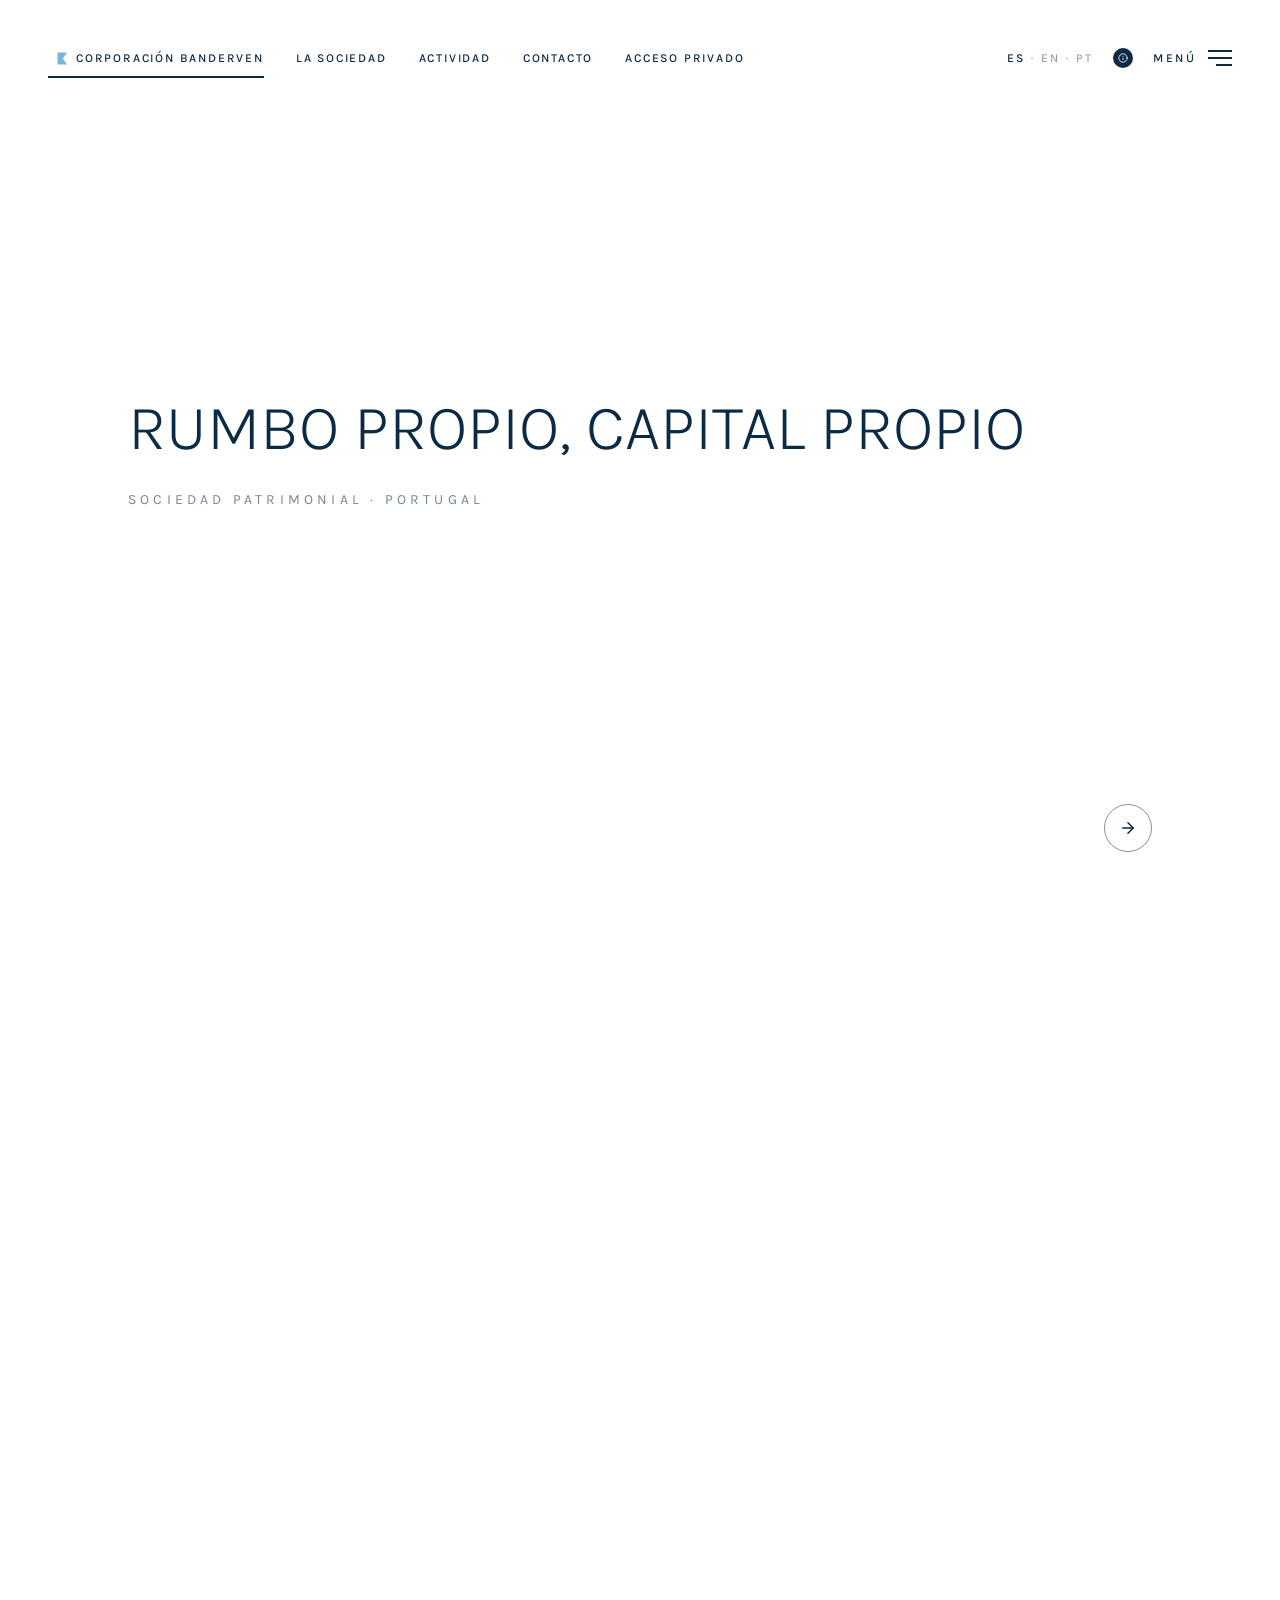
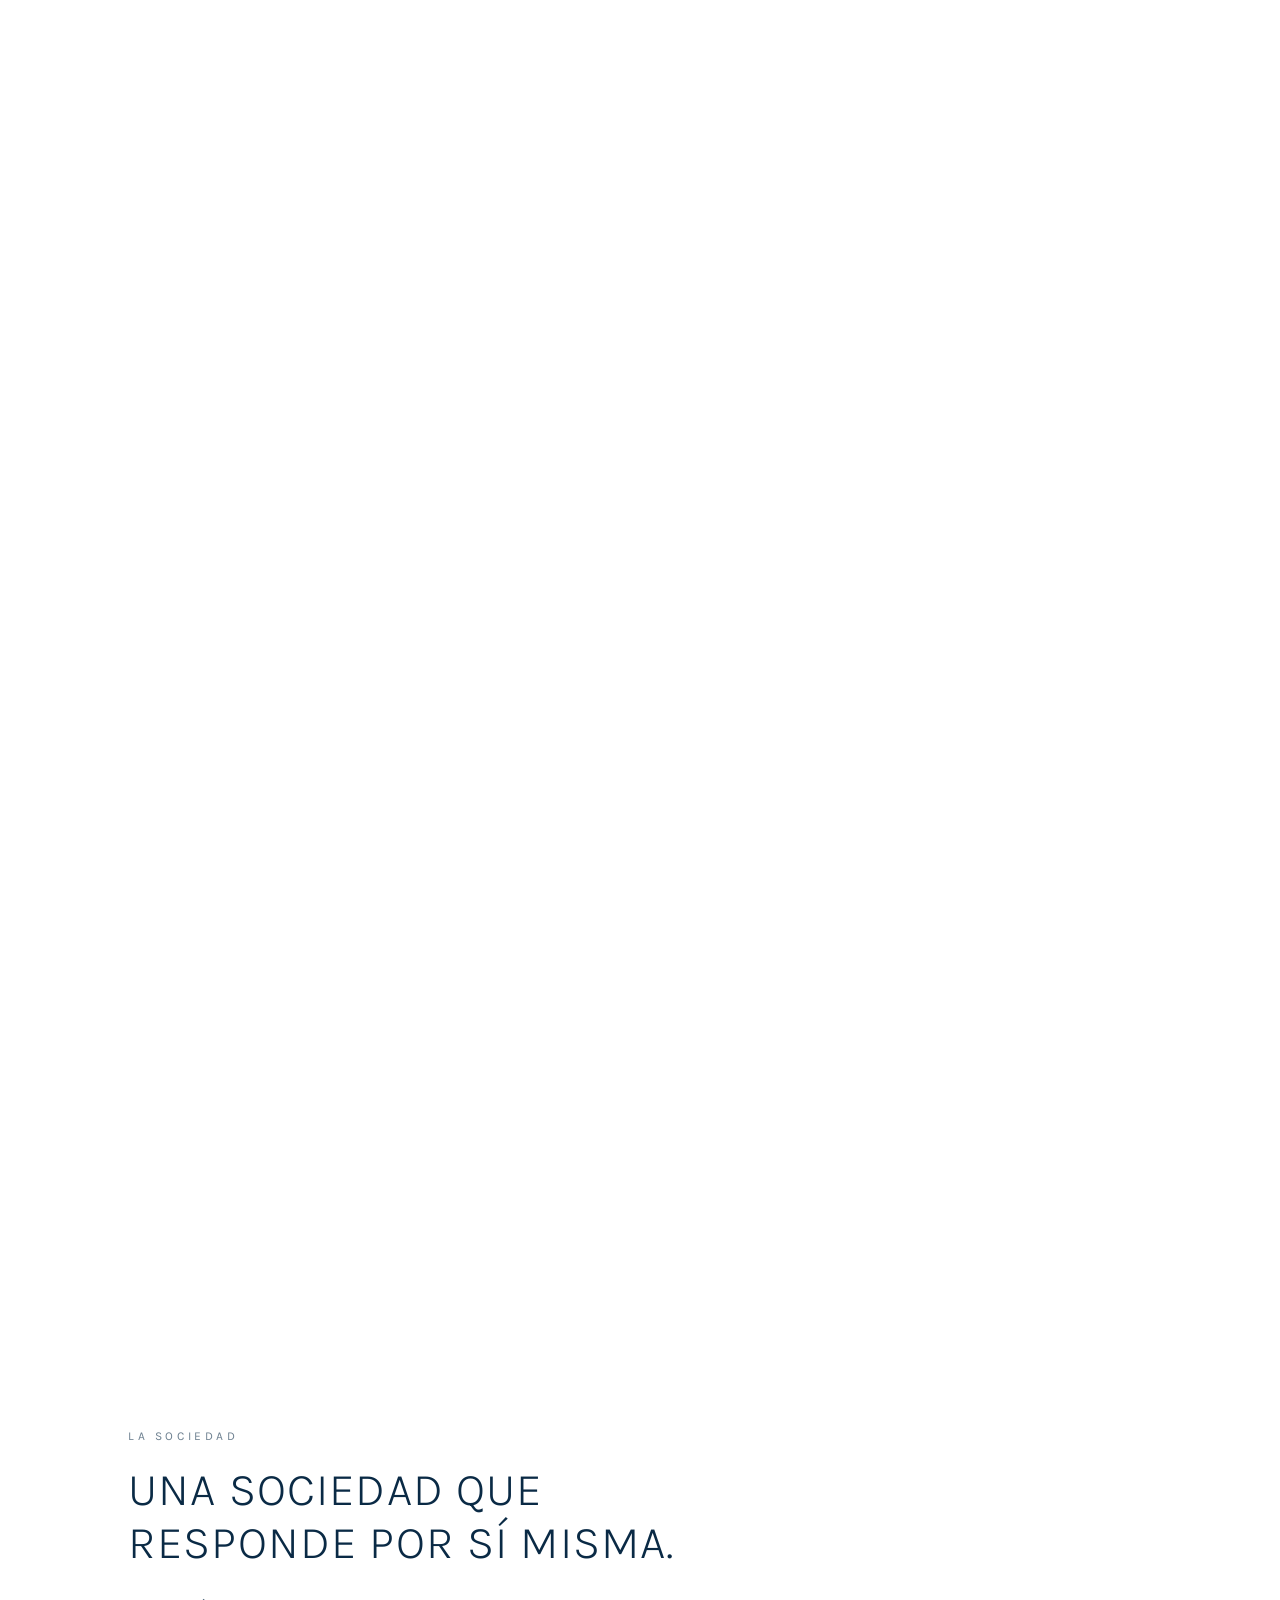
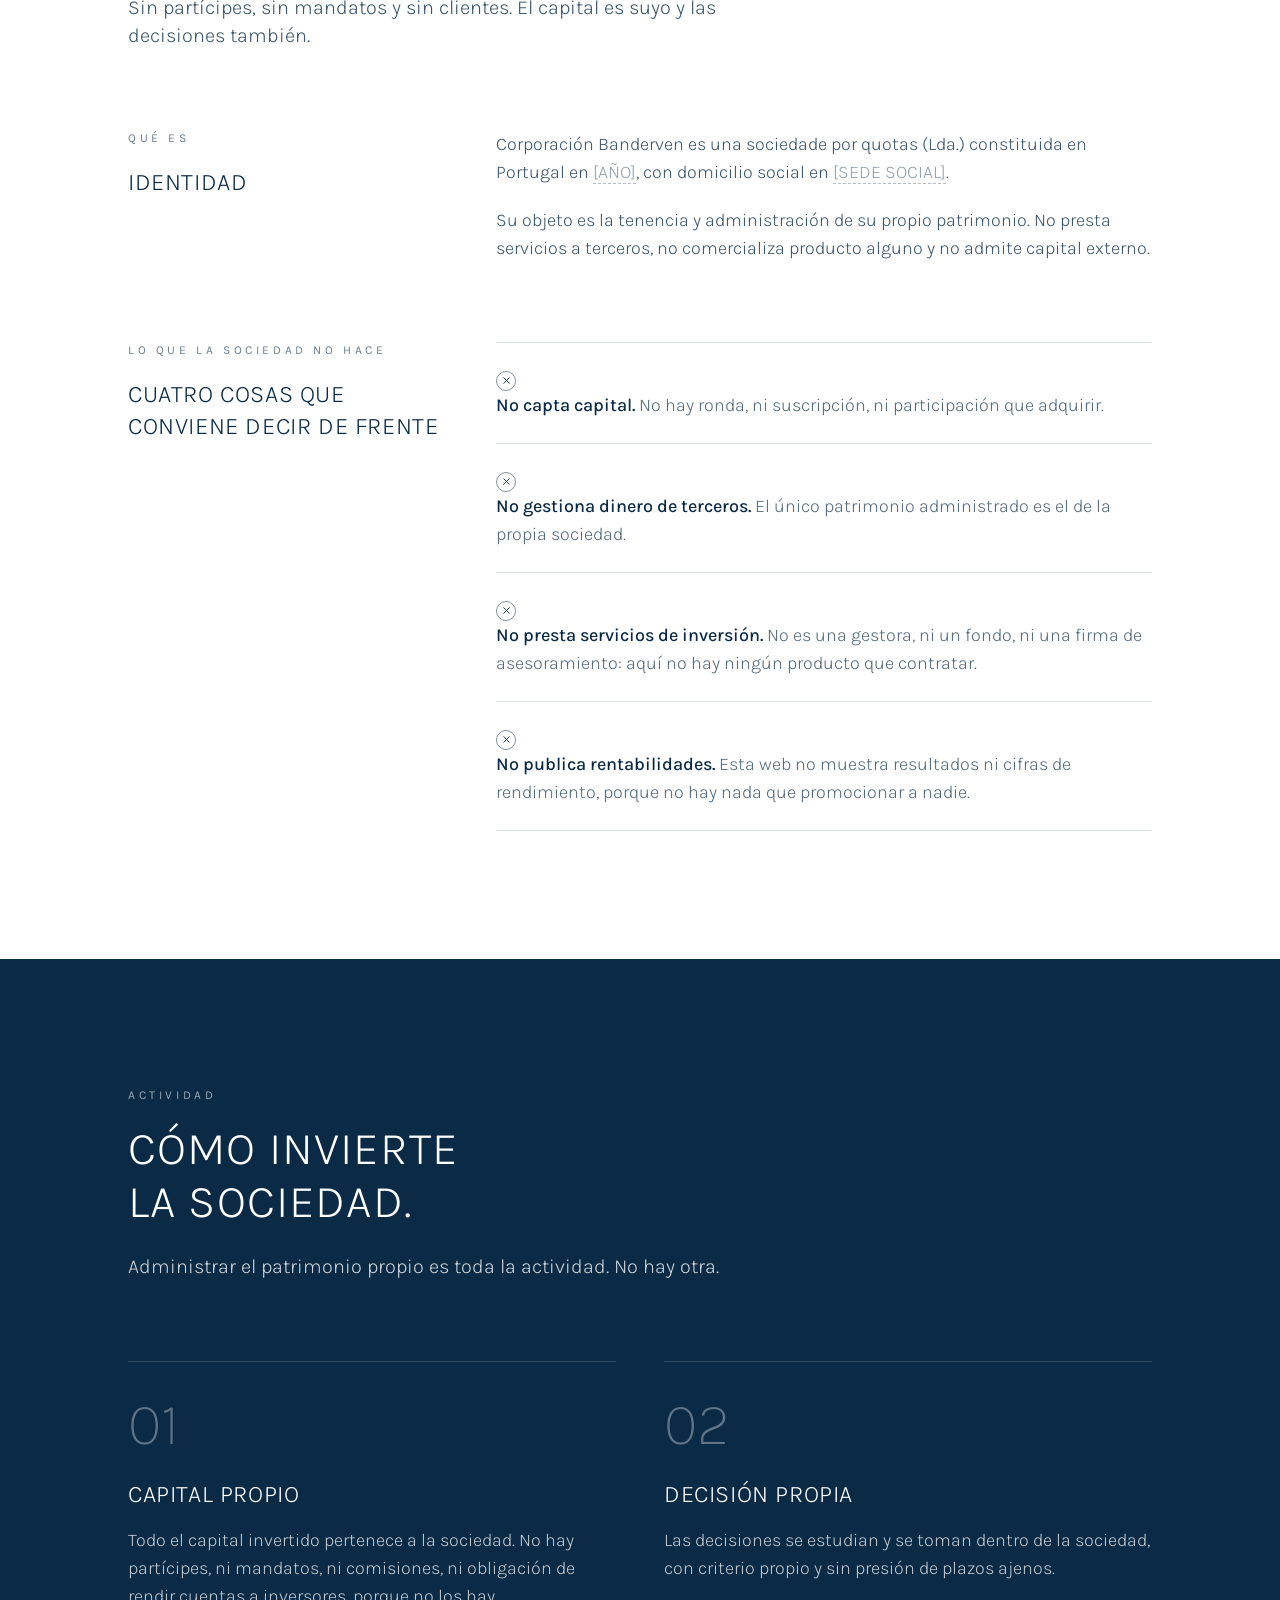
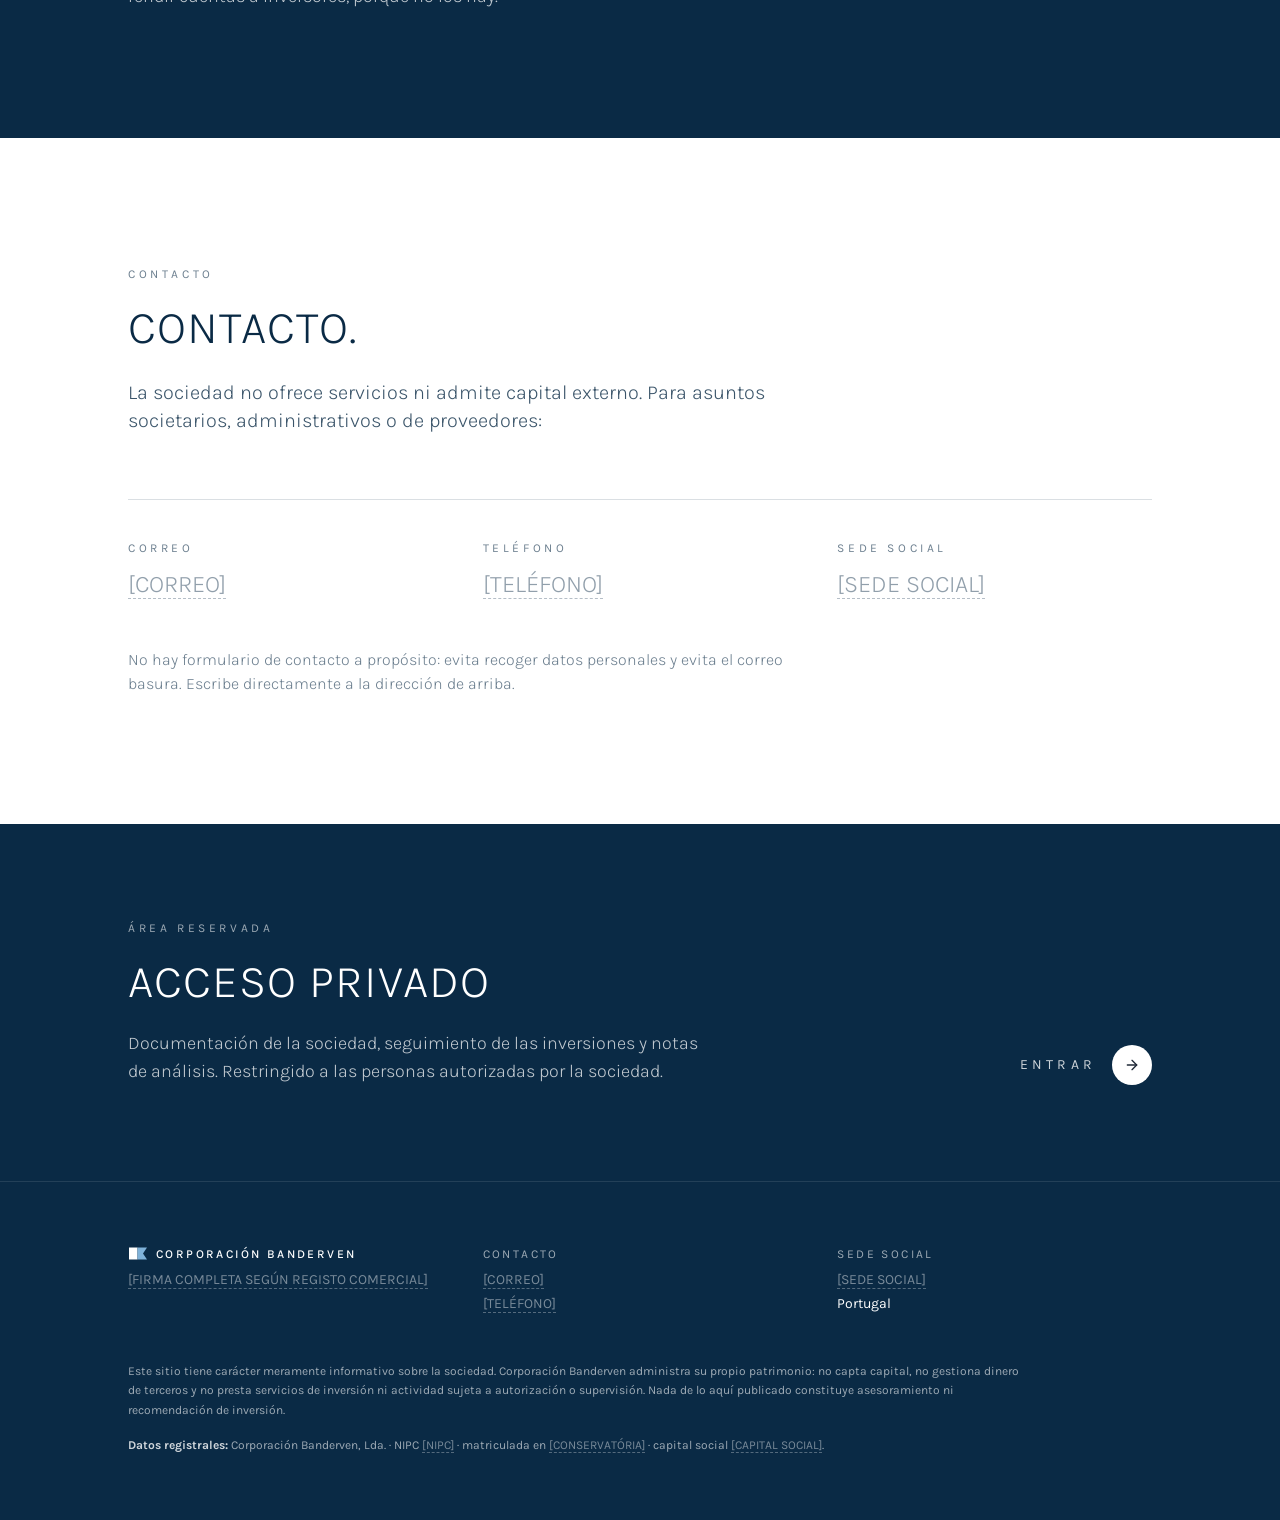
==== commit 440cb053: "La web pasa a una sola pagina: bajo la escena del video van La sociedad, Actividad y Contacto con el" ====
--- a/index.html
+++ b/index.html
@@ -11,8 +11,9 @@
     <link rel="preconnect" href="https://fonts.googleapis.com" />
     <link rel="preconnect" href="https://fonts.gstatic.com" crossorigin />
     <link rel="stylesheet" href="https://fonts.googleapis.com/css2?family=Karla:wght@200..800&display=swap" />
-    <script type="module" crossorigin src="./assets/index-DFhxMUtF.js"></script>
-    <link rel="stylesheet" crossorigin href="./assets/index-Ddjegxky.css">
+    <script type="module" crossorigin src="./assets/index-ChIhni--.js"></script>
+    <link rel="modulepreload" crossorigin href="./assets/index-RKZz6kZc.js">
+    <link rel="stylesheet" crossorigin href="./assets/index-BYpGmpX5.css">
   </head>
   <body>
     <div id="root"></div>
--- a/assets/index-BYpGmpX5.css
+++ b/assets/index-BYpGmpX5.css
@@ -0,0 +1 @@
+*,:before,:after{--tw-border-spacing-x: 0;--tw-border-spacing-y: 0;--tw-translate-x: 0;--tw-translate-y: 0;--tw-rotate: 0;--tw-skew-x: 0;--tw-skew-y: 0;--tw-scale-x: 1;--tw-scale-y: 1;--tw-pan-x: ;--tw-pan-y: ;--tw-pinch-zoom: ;--tw-scroll-snap-strictness: proximity;--tw-gradient-from-position: ;--tw-gradient-via-position: ;--tw-gradient-to-position: ;--tw-ordinal: ;--tw-slashed-zero: ;--tw-numeric-figure: ;--tw-numeric-spacing: ;--tw-numeric-fraction: ;--tw-ring-inset: ;--tw-ring-offset-width: 0px;--tw-ring-offset-color: #fff;--tw-ring-color: rgb(59 130 246 / .5);--tw-ring-offset-shadow: 0 0 #0000;--tw-ring-shadow: 0 0 #0000;--tw-shadow: 0 0 #0000;--tw-shadow-colored: 0 0 #0000;--tw-blur: ;--tw-brightness: ;--tw-contrast: ;--tw-grayscale: ;--tw-hue-rotate: ;--tw-invert: ;--tw-saturate: ;--tw-sepia: ;--tw-drop-shadow: ;--tw-backdrop-blur: ;--tw-backdrop-brightness: ;--tw-backdrop-contrast: ;--tw-backdrop-grayscale: ;--tw-backdrop-hue-rotate: ;--tw-backdrop-invert: ;--tw-backdrop-opacity: ;--tw-backdrop-saturate: ;--tw-backdrop-sepia: ;--tw-contain-size: ;--tw-contain-layout: ;--tw-contain-paint: ;--tw-contain-style: }::backdrop{--tw-border-spacing-x: 0;--tw-border-spacing-y: 0;--tw-translate-x: 0;--tw-translate-y: 0;--tw-rotate: 0;--tw-skew-x: 0;--tw-skew-y: 0;--tw-scale-x: 1;--tw-scale-y: 1;--tw-pan-x: ;--tw-pan-y: ;--tw-pinch-zoom: ;--tw-scroll-snap-strictness: proximity;--tw-gradient-from-position: ;--tw-gradient-via-position: ;--tw-gradient-to-position: ;--tw-ordinal: ;--tw-slashed-zero: ;--tw-numeric-figure: ;--tw-numeric-spacing: ;--tw-numeric-fraction: ;--tw-ring-inset: ;--tw-ring-offset-width: 0px;--tw-ring-offset-color: #fff;--tw-ring-color: rgb(59 130 246 / .5);--tw-ring-offset-shadow: 0 0 #0000;--tw-ring-shadow: 0 0 #0000;--tw-shadow: 0 0 #0000;--tw-shadow-colored: 0 0 #0000;--tw-blur: ;--tw-brightness: ;--tw-contrast: ;--tw-grayscale: ;--tw-hue-rotate: ;--tw-invert: ;--tw-saturate: ;--tw-sepia: ;--tw-drop-shadow: ;--tw-backdrop-blur: ;--tw-backdrop-brightness: ;--tw-backdrop-contrast: ;--tw-backdrop-grayscale: ;--tw-backdrop-hue-rotate: ;--tw-backdrop-invert: ;--tw-backdrop-opacity: ;--tw-backdrop-saturate: ;--tw-backdrop-sepia: ;--tw-contain-size: ;--tw-contain-layout: ;--tw-contain-paint: ;--tw-contain-style: }*,:before,:after{box-sizing:border-box;border-width:0;border-style:solid;border-color:#e5e7eb}:before,:after{--tw-content: ""}html,:host{line-height:1.5;-webkit-text-size-adjust:100%;-moz-tab-size:4;-o-tab-size:4;tab-size:4;font-family:ui-sans-serif,system-ui,sans-serif,"Apple Color Emoji","Segoe UI Emoji",Segoe UI Symbol,"Noto Color Emoji";font-feature-settings:normal;font-variation-settings:normal;-webkit-tap-highlight-color:transparent}body{margin:0;line-height:inherit}hr{height:0;color:inherit;border-top-width:1px}abbr:where([title]){-webkit-text-decoration:underline dotted;text-decoration:underline dotted}h1,h2,h3,h4,h5,h6{font-size:inherit;font-weight:inherit}a{color:inherit;text-decoration:inherit}b,strong{font-weight:bolder}code,kbd,samp,pre{font-family:ui-monospace,SFMono-Regular,Menlo,Monaco,Consolas,Liberation Mono,Courier New,monospace;font-feature-settings:normal;font-variation-settings:normal;font-size:1em}small{font-size:80%}sub,sup{font-size:75%;line-height:0;position:relative;vertical-align:baseline}sub{bottom:-.25em}sup{top:-.5em}table{text-indent:0;border-color:inherit;border-collapse:collapse}button,input,optgroup,select,textarea{font-family:inherit;font-feature-settings:inherit;font-variation-settings:inherit;font-size:100%;font-weight:inherit;line-height:inherit;letter-spacing:inherit;color:inherit;margin:0;padding:0}button,select{text-transform:none}button,input:where([type=button]),input:where([type=reset]),input:where([type=submit]){-webkit-appearance:button;background-color:transparent;background-image:none}:-moz-focusring{outline:auto}:-moz-ui-invalid{box-shadow:none}progress{vertical-align:baseline}::-webkit-inner-spin-button,::-webkit-outer-spin-button{height:auto}[type=search]{-webkit-appearance:textfield;outline-offset:-2px}::-webkit-search-decoration{-webkit-appearance:none}::-webkit-file-upload-button{-webkit-appearance:button;font:inherit}summary{display:list-item}blockquote,dl,dd,h1,h2,h3,h4,h5,h6,hr,figure,p,pre{margin:0}fieldset{margin:0;padding:0}legend{padding:0}ol,ul,menu{list-style:none;margin:0;padding:0}dialog{padding:0}textarea{resize:vertical}input::-moz-placeholder,textarea::-moz-placeholder{opacity:1;color:#9ca3af}input::placeholder,textarea::placeholder{opacity:1;color:#9ca3af}button,[role=button]{cursor:pointer}:disabled{cursor:default}img,svg,video,canvas,audio,iframe,embed,object{display:block;vertical-align:middle}img,video{max-width:100%;height:auto}[hidden]:where(:not([hidden=until-found])){display:none}.pointer-events-none{pointer-events:none}.pointer-events-auto{pointer-events:auto}.visible{visibility:visible}.fixed{position:fixed}.absolute{position:absolute}.relative{position:relative}.sticky{position:sticky}.inset-0{top:0;right:0;bottom:0;left:0}.inset-x-0{left:0;right:0}.-bottom-3{bottom:-.75rem}.bottom-12{bottom:3rem}.bottom-16{bottom:4rem}.left-0{left:0}.right-0{right:0}.right-6{right:1.5rem}.top-0{top:0}.z-10{z-index:10}.z-20{z-index:20}.z-\[100\]{z-index:100}.mb-4{margin-bottom:1rem}.mb-5{margin-bottom:1.25rem}.mb-8{margin-bottom:2rem}.mt-1{margin-top:.25rem}.mt-12{margin-top:3rem}.mt-16{margin-top:4rem}.mt-2{margin-top:.5rem}.mt-20{margin-top:5rem}.mt-3{margin-top:.75rem}.mt-4{margin-top:1rem}.mt-5{margin-top:1.25rem}.mt-6{margin-top:1.5rem}.mt-8{margin-top:2rem}.block{display:block}.flex{display:flex}.inline-flex{display:inline-flex}.grid{display:grid}.hidden{display:none}.h-1\.5{height:.375rem}.h-10{height:2.5rem}.h-12{height:3rem}.h-2{height:.5rem}.h-5{height:1.25rem}.h-\[15px\]{height:15px}.h-\[2px\]{height:2px}.h-\[500vh\]{height:500vh}.h-full{height:100%}.h-screen{height:100vh}.min-h-\[70vh\]{min-height:70vh}.w-1\.5{width:.375rem}.w-10{width:2.5rem}.w-12{width:3rem}.w-2{width:.5rem}.w-4{width:1rem}.w-5{width:1.25rem}.w-6{width:1.5rem}.w-full{width:100%}.max-w-2xl{max-width:42rem}.max-w-4xl{max-width:56rem}.max-w-\[900px\]{max-width:900px}.max-w-xl{max-width:36rem}.flex-1{flex:1 1 0%}.flex-shrink-0{flex-shrink:0}.transform{transform:translate(var(--tw-translate-x),var(--tw-translate-y)) rotate(var(--tw-rotate)) skew(var(--tw-skew-x)) skewY(var(--tw-skew-y)) scaleX(var(--tw-scale-x)) scaleY(var(--tw-scale-y))}.resize{resize:both}.flex-col{flex-direction:column}.items-start{align-items:flex-start}.items-end{align-items:flex-end}.items-center{align-items:center}.justify-end{justify-content:flex-end}.justify-center{justify-content:center}.justify-between{justify-content:space-between}.gap-10{gap:2.5rem}.gap-12{gap:3rem}.gap-2{gap:.5rem}.gap-3{gap:.75rem}.gap-4{gap:1rem}.gap-5{gap:1.25rem}.gap-6{gap:1.5rem}.gap-8{gap:2rem}.overflow-hidden{overflow:hidden}.rounded-full{border-radius:9999px}.border{border-width:1px}.border-b{border-bottom-width:1px}.border-t{border-top-width:1px}.border-dashed{border-style:dashed}.border-white\/10{border-color:#ffffff1a}.border-white\/15{border-color:#ffffff26}.border-white\/30{border-color:#ffffff4d}.bg-white{--tw-bg-opacity: 1;background-color:rgb(255 255 255 / var(--tw-bg-opacity, 1))}.object-cover{-o-object-fit:cover;object-fit:cover}.px-6{padding-left:1.5rem;padding-right:1.5rem}.px-8{padding-left:2rem;padding-right:2rem}.py-16{padding-top:4rem;padding-bottom:4rem}.py-20{padding-top:5rem;padding-bottom:5rem}.py-24{padding-top:6rem;padding-bottom:6rem}.py-6{padding-top:1.5rem;padding-bottom:1.5rem}.pb-10{padding-bottom:2.5rem}.pb-16{padding-bottom:4rem}.pb-6{padding-bottom:1.5rem}.pt-10{padding-top:2.5rem}.pt-40{padding-top:10rem}.pt-8{padding-top:2rem}.text-center{text-align:center}.text-2xl{font-size:1.5rem;line-height:2rem}.text-5xl{font-size:3rem;line-height:1}.text-base{font-size:1rem;line-height:1.5rem}.text-lg{font-size:1.125rem;line-height:1.75rem}.text-sm{font-size:.875rem;line-height:1.25rem}.text-xl{font-size:1.25rem;line-height:1.75rem}.text-xs{font-size:.75rem;line-height:1rem}.font-extralight{font-weight:200}.font-light{font-weight:300}.font-medium{font-weight:500}.uppercase{text-transform:uppercase}.leading-relaxed{line-height:1.625}.tracking-\[0\.15em\]{letter-spacing:.15em}.tracking-\[0\.2em\]{letter-spacing:.2em}.tracking-\[0\.3em\]{letter-spacing:.3em}.tracking-wide{letter-spacing:.025em}.text-gray-800{--tw-text-opacity: 1;color:rgb(31 41 55 / var(--tw-text-opacity, 1))}.text-white{--tw-text-opacity: 1;color:rgb(255 255 255 / var(--tw-text-opacity, 1))}.text-white\/35{color:#ffffff59}.text-white\/45{color:#ffffff73}.text-white\/60{color:#fff9}.text-white\/75{color:#ffffffbf}.text-white\/80{color:#fffc}.opacity-50{opacity:.5}.transition{transition-property:color,background-color,border-color,text-decoration-color,fill,stroke,opacity,box-shadow,transform,filter,backdrop-filter;transition-timing-function:cubic-bezier(.4,0,.2,1);transition-duration:.15s}.transition-colors{transition-property:color,background-color,border-color,text-decoration-color,fill,stroke;transition-timing-function:cubic-bezier(.4,0,.2,1);transition-duration:.15s}.transition-opacity{transition-property:opacity;transition-timing-function:cubic-bezier(.4,0,.2,1);transition-duration:.15s}.transition-transform{transition-property:transform;transition-timing-function:cubic-bezier(.4,0,.2,1);transition-duration:.15s}.duration-300{transition-duration:.3s}.duration-500{transition-duration:.5s}.ease-out{transition-timing-function:cubic-bezier(0,0,.2,1)}html{scroll-behavior:smooth}@media (prefers-reduced-motion: reduce){html{scroll-behavior:auto}}body{margin:0;overflow-x:hidden;background:#fff;font-family:Karla,Helvetica Neue ME,Helvetica Neue,Helvetica,Arial,sans-serif;-webkit-font-smoothing:antialiased}.hover\:text-white:hover{--tw-text-opacity: 1;color:rgb(255 255 255 / var(--tw-text-opacity, 1))}.hover\:opacity-70:hover{opacity:.7}.group:hover .group-hover\:scale-110{--tw-scale-x: 1.1;--tw-scale-y: 1.1;transform:translate(var(--tw-translate-x),var(--tw-translate-y)) rotate(var(--tw-rotate)) skew(var(--tw-skew-x)) skewY(var(--tw-skew-y)) scaleX(var(--tw-scale-x)) scaleY(var(--tw-scale-y))}@media (min-width: 640px){.sm\:right-8{right:2rem}.sm\:inline{display:inline}.sm\:px-12{padding-left:3rem;padding-right:3rem}.sm\:px-8{padding-left:2rem;padding-right:2rem}.sm\:py-24{padding-top:6rem;padding-bottom:6rem}.sm\:py-32{padding-top:8rem;padding-bottom:8rem}.sm\:pb-20{padding-bottom:5rem}.sm\:pt-12{padding-top:3rem}.sm\:text-2xl{font-size:1.5rem;line-height:2rem}.sm\:text-3xl{font-size:1.875rem;line-height:2.25rem}.sm\:text-6xl{font-size:3.75rem;line-height:1}.sm\:text-base{font-size:1rem;line-height:1.5rem}.sm\:text-lg{font-size:1.125rem;line-height:1.75rem}.sm\:text-xl{font-size:1.25rem;line-height:1.75rem}}@media (min-width: 768px){.md\:right-20{right:5rem}.md\:grid-cols-2{grid-template-columns:repeat(2,minmax(0,1fr))}.md\:grid-cols-3{grid-template-columns:repeat(3,minmax(0,1fr))}.md\:grid-cols-\[1fr_auto\]{grid-template-columns:1fr auto}.md\:grid-cols-\[minmax\(0\,1fr\)_minmax\(0\,2fr\)\]{grid-template-columns:minmax(0,1fr) minmax(0,2fr)}.md\:items-end{align-items:flex-end}.md\:px-12{padding-left:3rem;padding-right:3rem}.md\:px-20{padding-left:5rem;padding-right:5rem}}@media (min-width: 1024px){.lg\:right-32{right:8rem}.lg\:inline{display:inline}.lg\:flex{display:flex}.lg\:hidden{display:none}.lg\:px-32{padding-left:8rem;padding-right:8rem}}
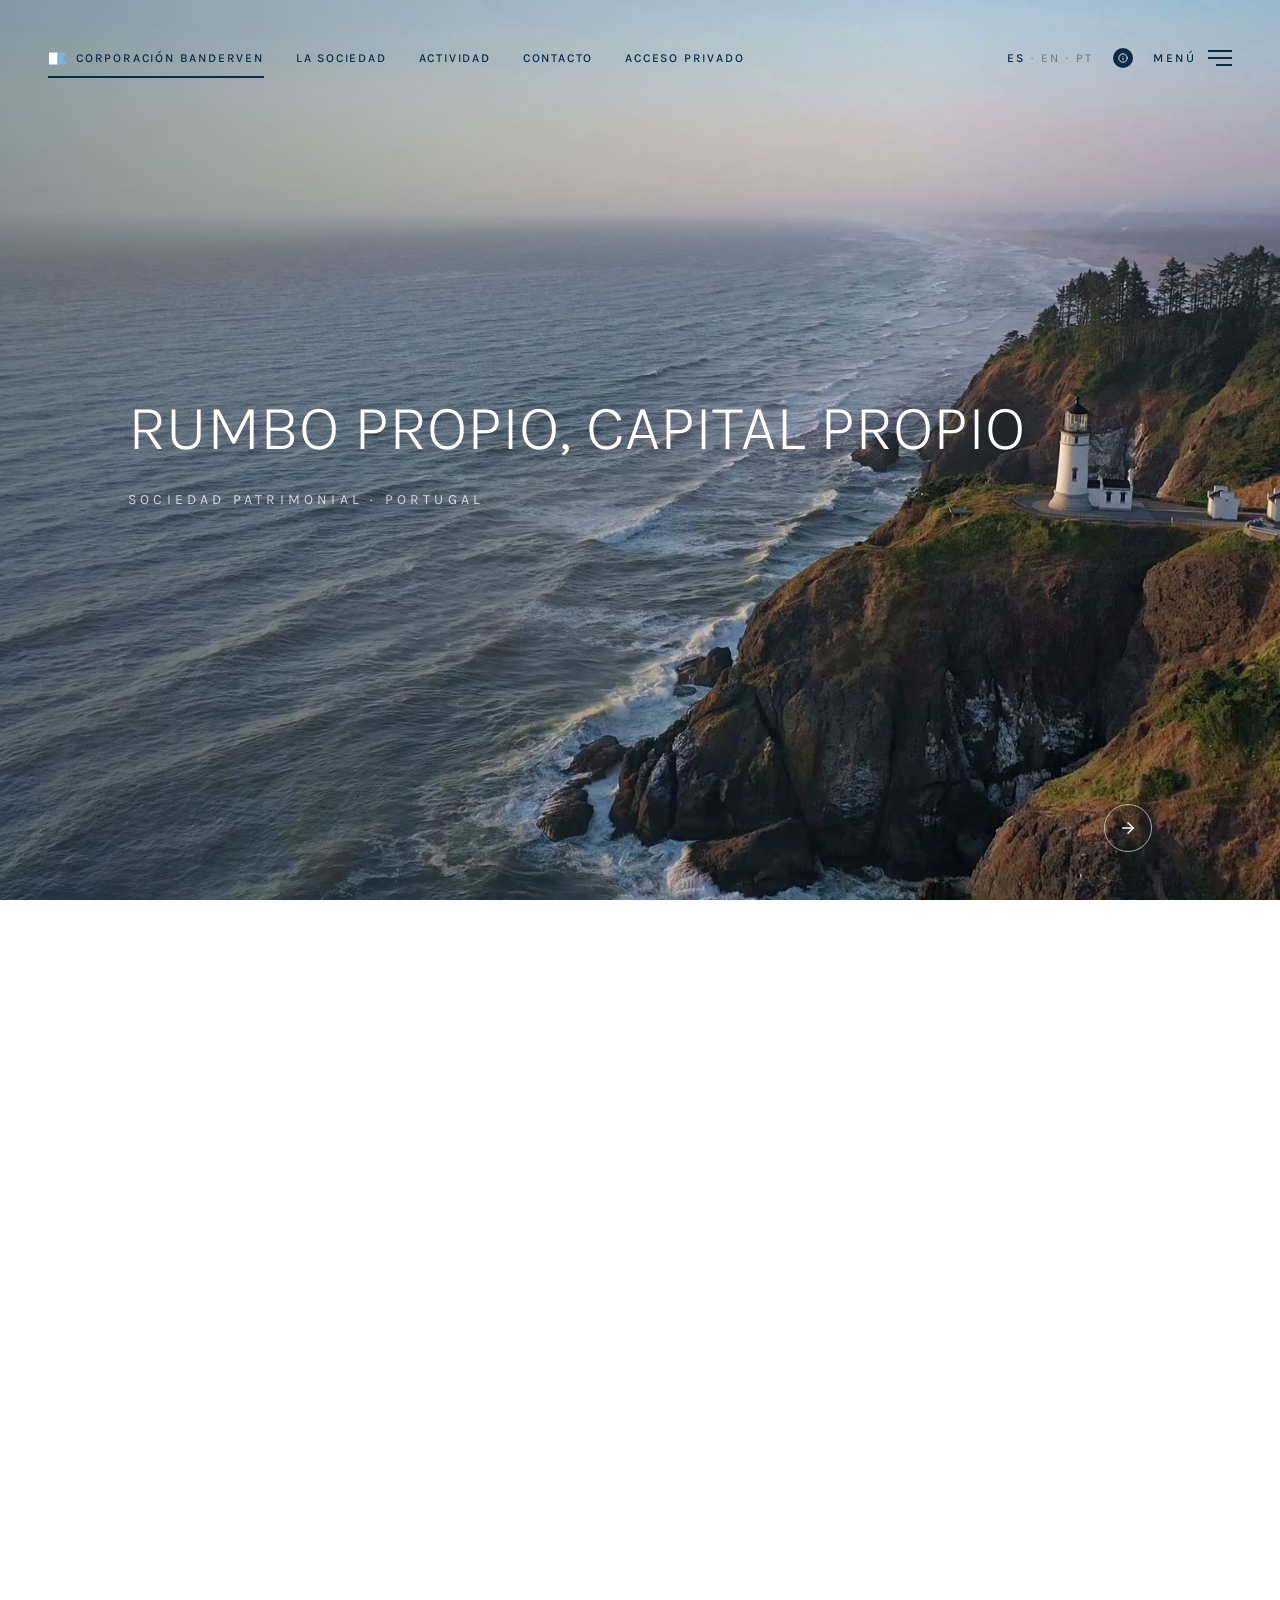
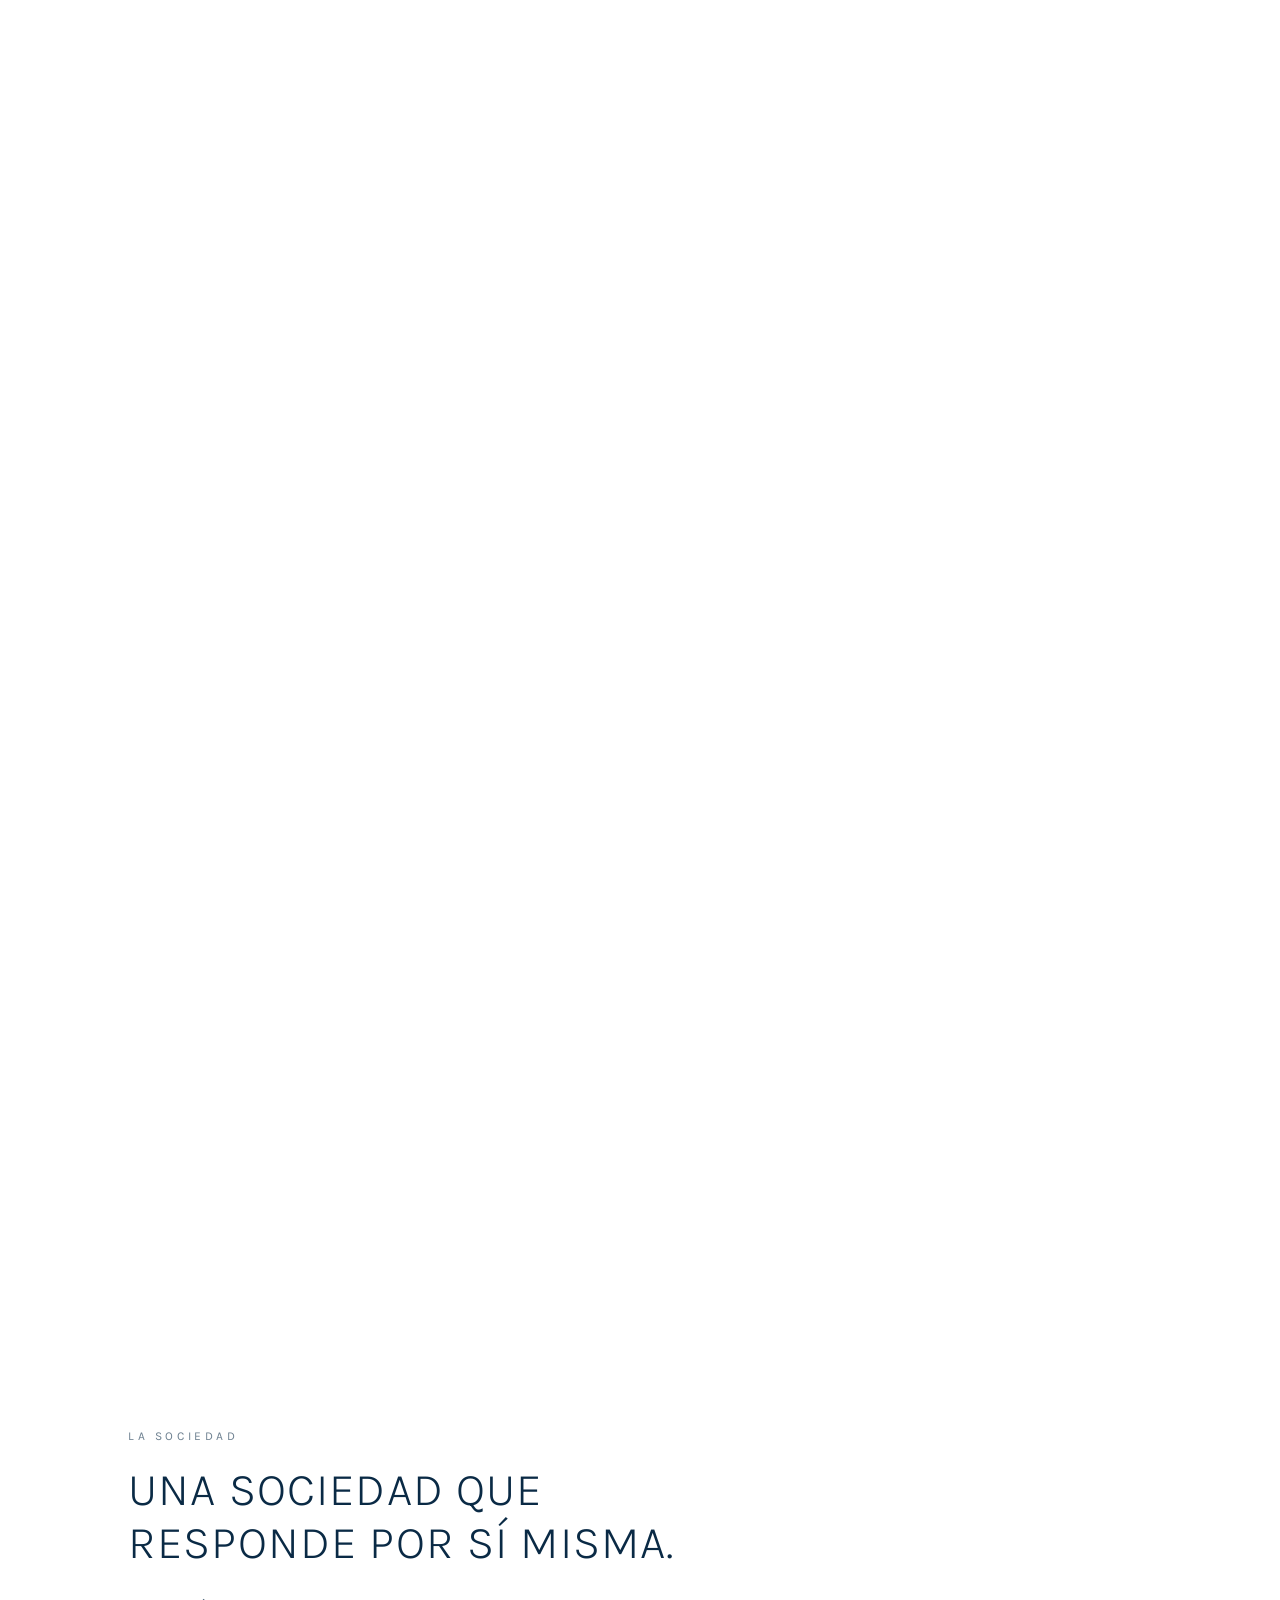
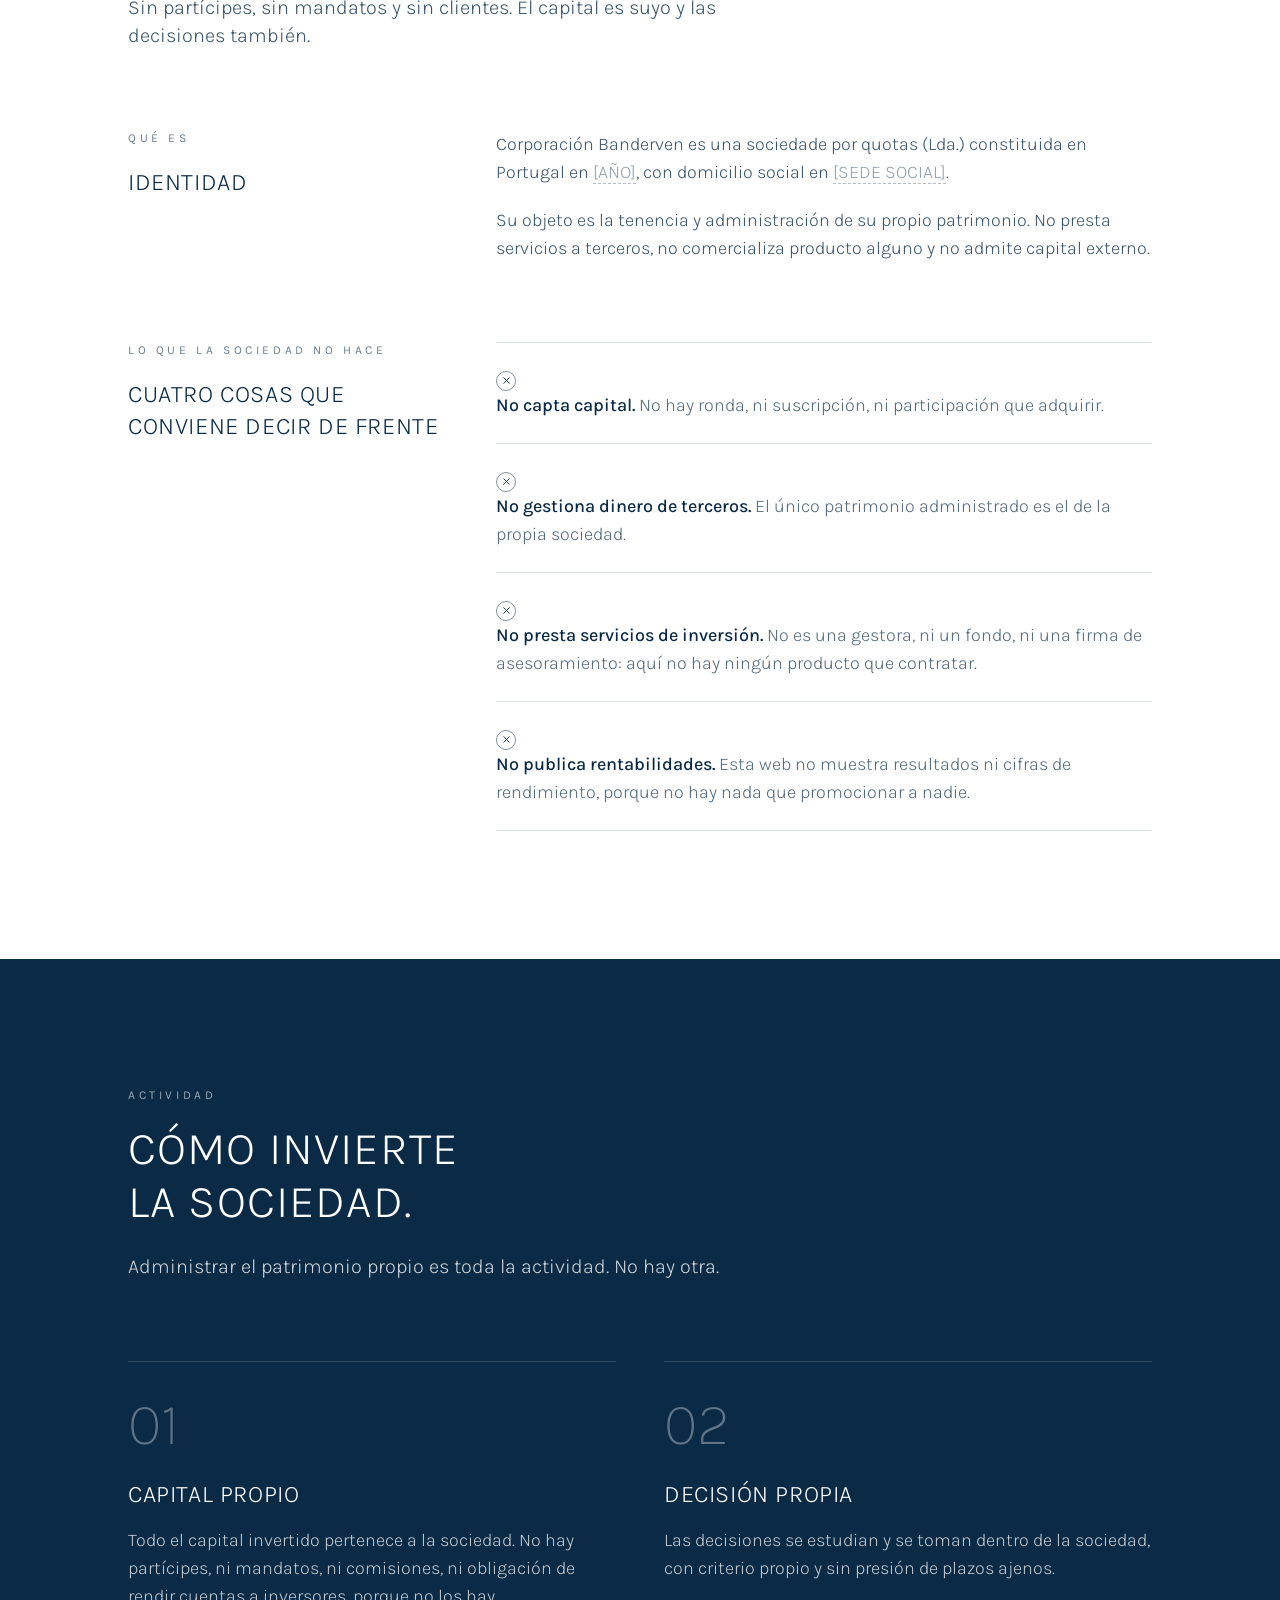
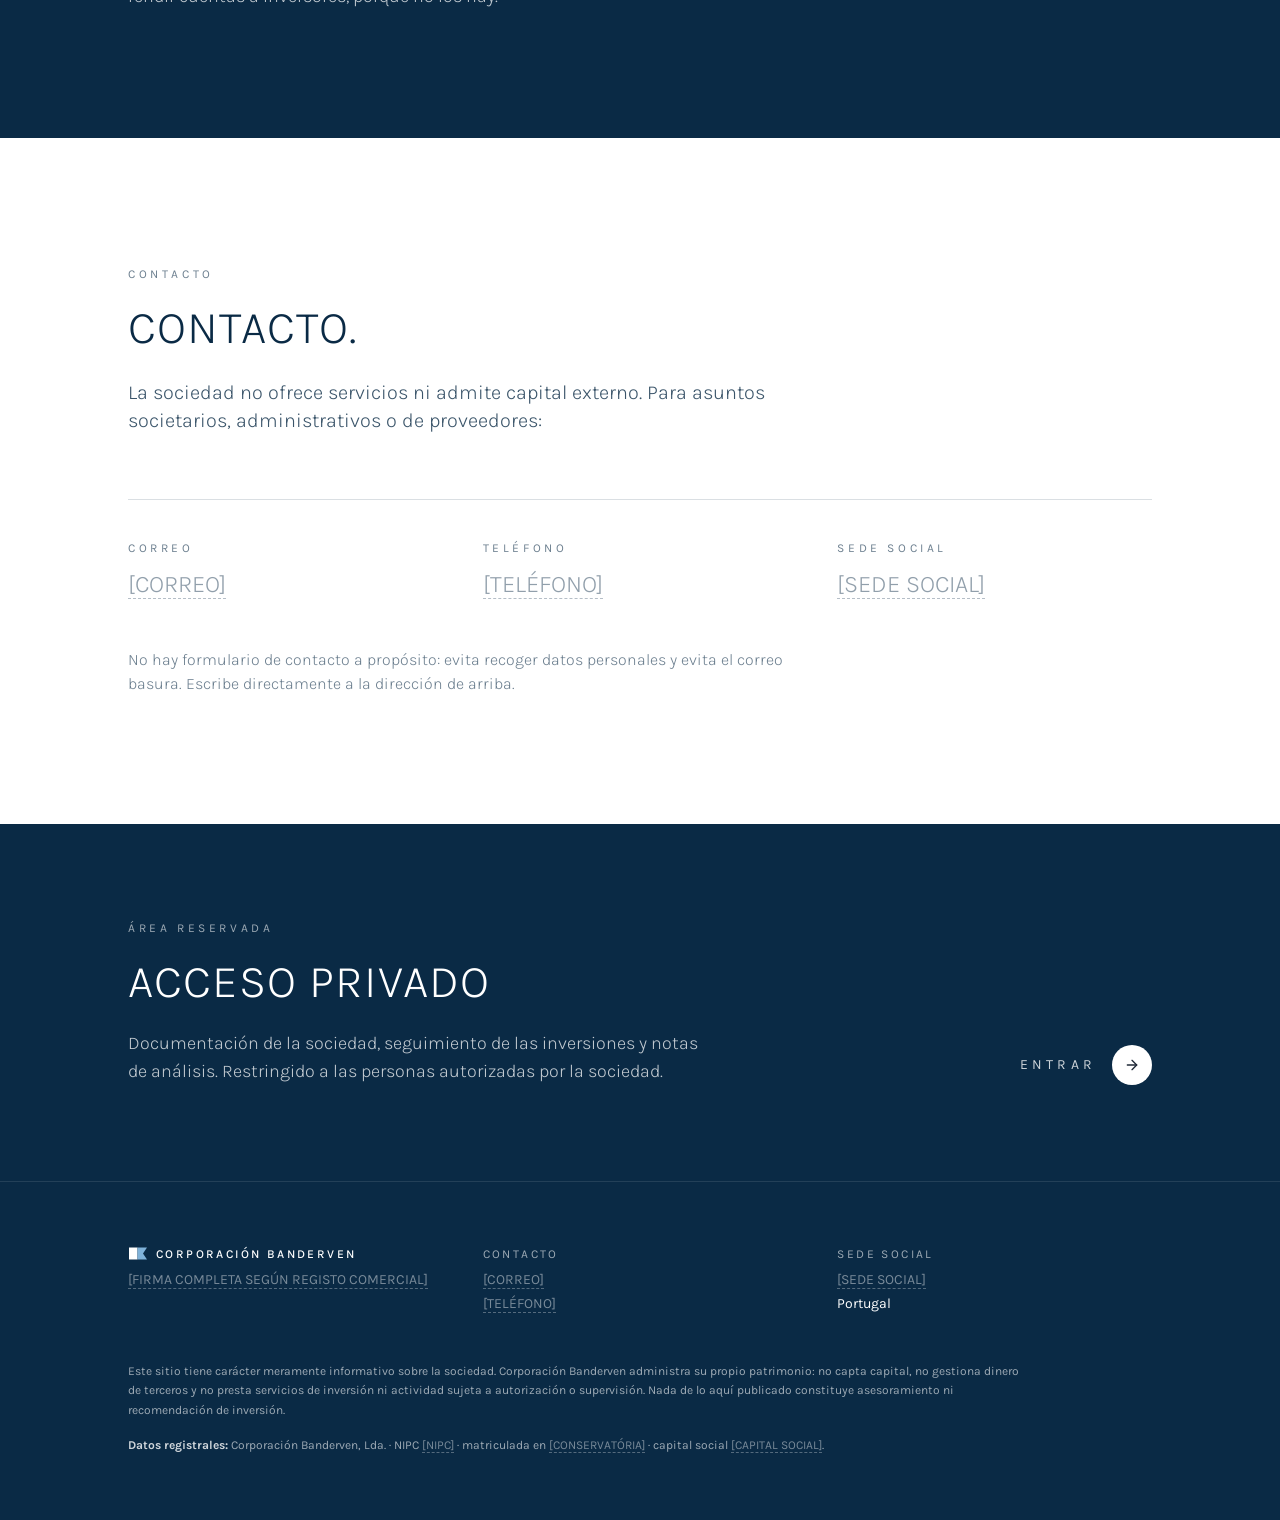
==== commit 237e86c7: "La escena lleva video propio, servido desde el sitio: costa con faro desde el aire. Pexels 20730898 " ====
--- a/index.html
+++ b/index.html
@@ -11,9 +11,9 @@
     <link rel="preconnect" href="https://fonts.googleapis.com" />
     <link rel="preconnect" href="https://fonts.gstatic.com" crossorigin />
     <link rel="stylesheet" href="https://fonts.googleapis.com/css2?family=Karla:wght@200..800&display=swap" />
-    <script type="module" crossorigin src="./assets/index-ChIhni--.js"></script>
-    <link rel="modulepreload" crossorigin href="./assets/index-RKZz6kZc.js">
-    <link rel="stylesheet" crossorigin href="./assets/index-BYpGmpX5.css">
+    <script type="module" crossorigin src="./assets/index-CdYyT9v0.js"></script>
+    <link rel="modulepreload" crossorigin href="./assets/index-COm1IA_E.js">
+    <link rel="stylesheet" crossorigin href="./assets/index-GRexjpHo.css">
   </head>
   <body>
     <div id="root"></div>
--- a/assets/index-GRexjpHo.css
+++ b/assets/index-GRexjpHo.css
@@ -0,0 +1 @@
+*,:before,:after{--tw-border-spacing-x: 0;--tw-border-spacing-y: 0;--tw-translate-x: 0;--tw-translate-y: 0;--tw-rotate: 0;--tw-skew-x: 0;--tw-skew-y: 0;--tw-scale-x: 1;--tw-scale-y: 1;--tw-pan-x: ;--tw-pan-y: ;--tw-pinch-zoom: ;--tw-scroll-snap-strictness: proximity;--tw-gradient-from-position: ;--tw-gradient-via-position: ;--tw-gradient-to-position: ;--tw-ordinal: ;--tw-slashed-zero: ;--tw-numeric-figure: ;--tw-numeric-spacing: ;--tw-numeric-fraction: ;--tw-ring-inset: ;--tw-ring-offset-width: 0px;--tw-ring-offset-color: #fff;--tw-ring-color: rgb(59 130 246 / .5);--tw-ring-offset-shadow: 0 0 #0000;--tw-ring-shadow: 0 0 #0000;--tw-shadow: 0 0 #0000;--tw-shadow-colored: 0 0 #0000;--tw-blur: ;--tw-brightness: ;--tw-contrast: ;--tw-grayscale: ;--tw-hue-rotate: ;--tw-invert: ;--tw-saturate: ;--tw-sepia: ;--tw-drop-shadow: ;--tw-backdrop-blur: ;--tw-backdrop-brightness: ;--tw-backdrop-contrast: ;--tw-backdrop-grayscale: ;--tw-backdrop-hue-rotate: ;--tw-backdrop-invert: ;--tw-backdrop-opacity: ;--tw-backdrop-saturate: ;--tw-backdrop-sepia: ;--tw-contain-size: ;--tw-contain-layout: ;--tw-contain-paint: ;--tw-contain-style: }::backdrop{--tw-border-spacing-x: 0;--tw-border-spacing-y: 0;--tw-translate-x: 0;--tw-translate-y: 0;--tw-rotate: 0;--tw-skew-x: 0;--tw-skew-y: 0;--tw-scale-x: 1;--tw-scale-y: 1;--tw-pan-x: ;--tw-pan-y: ;--tw-pinch-zoom: ;--tw-scroll-snap-strictness: proximity;--tw-gradient-from-position: ;--tw-gradient-via-position: ;--tw-gradient-to-position: ;--tw-ordinal: ;--tw-slashed-zero: ;--tw-numeric-figure: ;--tw-numeric-spacing: ;--tw-numeric-fraction: ;--tw-ring-inset: ;--tw-ring-offset-width: 0px;--tw-ring-offset-color: #fff;--tw-ring-color: rgb(59 130 246 / .5);--tw-ring-offset-shadow: 0 0 #0000;--tw-ring-shadow: 0 0 #0000;--tw-shadow: 0 0 #0000;--tw-shadow-colored: 0 0 #0000;--tw-blur: ;--tw-brightness: ;--tw-contrast: ;--tw-grayscale: ;--tw-hue-rotate: ;--tw-invert: ;--tw-saturate: ;--tw-sepia: ;--tw-drop-shadow: ;--tw-backdrop-blur: ;--tw-backdrop-brightness: ;--tw-backdrop-contrast: ;--tw-backdrop-grayscale: ;--tw-backdrop-hue-rotate: ;--tw-backdrop-invert: ;--tw-backdrop-opacity: ;--tw-backdrop-saturate: ;--tw-backdrop-sepia: ;--tw-contain-size: ;--tw-contain-layout: ;--tw-contain-paint: ;--tw-contain-style: }*,:before,:after{box-sizing:border-box;border-width:0;border-style:solid;border-color:#e5e7eb}:before,:after{--tw-content: ""}html,:host{line-height:1.5;-webkit-text-size-adjust:100%;-moz-tab-size:4;-o-tab-size:4;tab-size:4;font-family:ui-sans-serif,system-ui,sans-serif,"Apple Color Emoji","Segoe UI Emoji",Segoe UI Symbol,"Noto Color Emoji";font-feature-settings:normal;font-variation-settings:normal;-webkit-tap-highlight-color:transparent}body{margin:0;line-height:inherit}hr{height:0;color:inherit;border-top-width:1px}abbr:where([title]){-webkit-text-decoration:underline dotted;text-decoration:underline dotted}h1,h2,h3,h4,h5,h6{font-size:inherit;font-weight:inherit}a{color:inherit;text-decoration:inherit}b,strong{font-weight:bolder}code,kbd,samp,pre{font-family:ui-monospace,SFMono-Regular,Menlo,Monaco,Consolas,Liberation Mono,Courier New,monospace;font-feature-settings:normal;font-variation-settings:normal;font-size:1em}small{font-size:80%}sub,sup{font-size:75%;line-height:0;position:relative;vertical-align:baseline}sub{bottom:-.25em}sup{top:-.5em}table{text-indent:0;border-color:inherit;border-collapse:collapse}button,input,optgroup,select,textarea{font-family:inherit;font-feature-settings:inherit;font-variation-settings:inherit;font-size:100%;font-weight:inherit;line-height:inherit;letter-spacing:inherit;color:inherit;margin:0;padding:0}button,select{text-transform:none}button,input:where([type=button]),input:where([type=reset]),input:where([type=submit]){-webkit-appearance:button;background-color:transparent;background-image:none}:-moz-focusring{outline:auto}:-moz-ui-invalid{box-shadow:none}progress{vertical-align:baseline}::-webkit-inner-spin-button,::-webkit-outer-spin-button{height:auto}[type=search]{-webkit-appearance:textfield;outline-offset:-2px}::-webkit-search-decoration{-webkit-appearance:none}::-webkit-file-upload-button{-webkit-appearance:button;font:inherit}summary{display:list-item}blockquote,dl,dd,h1,h2,h3,h4,h5,h6,hr,figure,p,pre{margin:0}fieldset{margin:0;padding:0}legend{padding:0}ol,ul,menu{list-style:none;margin:0;padding:0}dialog{padding:0}textarea{resize:vertical}input::-moz-placeholder,textarea::-moz-placeholder{opacity:1;color:#9ca3af}input::placeholder,textarea::placeholder{opacity:1;color:#9ca3af}button,[role=button]{cursor:pointer}:disabled{cursor:default}img,svg,video,canvas,audio,iframe,embed,object{display:block;vertical-align:middle}img,video{max-width:100%;height:auto}[hidden]:where(:not([hidden=until-found])){display:none}.pointer-events-none{pointer-events:none}.pointer-events-auto{pointer-events:auto}.visible{visibility:visible}.fixed{position:fixed}.absolute{position:absolute}.relative{position:relative}.sticky{position:sticky}.inset-0{top:0;right:0;bottom:0;left:0}.inset-x-0{left:0;right:0}.-bottom-3{bottom:-.75rem}.bottom-12{bottom:3rem}.bottom-16{bottom:4rem}.left-0{left:0}.right-0{right:0}.right-6{right:1.5rem}.top-0{top:0}.z-10{z-index:10}.z-20{z-index:20}.z-\[100\]{z-index:100}.mb-4{margin-bottom:1rem}.mb-5{margin-bottom:1.25rem}.mb-8{margin-bottom:2rem}.mt-1{margin-top:.25rem}.mt-12{margin-top:3rem}.mt-16{margin-top:4rem}.mt-2{margin-top:.5rem}.mt-20{margin-top:5rem}.mt-3{margin-top:.75rem}.mt-4{margin-top:1rem}.mt-5{margin-top:1.25rem}.mt-6{margin-top:1.5rem}.mt-8{margin-top:2rem}.block{display:block}.flex{display:flex}.inline-flex{display:inline-flex}.grid{display:grid}.hidden{display:none}.h-1\.5{height:.375rem}.h-10{height:2.5rem}.h-12{height:3rem}.h-2{height:.5rem}.h-5{height:1.25rem}.h-\[15px\]{height:15px}.h-\[2px\]{height:2px}.h-\[500vh\]{height:500vh}.h-full{height:100%}.h-screen{height:100vh}.min-h-\[70vh\]{min-height:70vh}.w-1\.5{width:.375rem}.w-10{width:2.5rem}.w-12{width:3rem}.w-2{width:.5rem}.w-4{width:1rem}.w-5{width:1.25rem}.w-6{width:1.5rem}.w-full{width:100%}.max-w-2xl{max-width:42rem}.max-w-4xl{max-width:56rem}.max-w-\[900px\]{max-width:900px}.max-w-xl{max-width:36rem}.flex-1{flex:1 1 0%}.flex-shrink-0{flex-shrink:0}.transform{transform:translate(var(--tw-translate-x),var(--tw-translate-y)) rotate(var(--tw-rotate)) skew(var(--tw-skew-x)) skewY(var(--tw-skew-y)) scaleX(var(--tw-scale-x)) scaleY(var(--tw-scale-y))}.resize{resize:both}.flex-col{flex-direction:column}.items-start{align-items:flex-start}.items-end{align-items:flex-end}.items-center{align-items:center}.justify-end{justify-content:flex-end}.justify-center{justify-content:center}.justify-between{justify-content:space-between}.gap-10{gap:2.5rem}.gap-12{gap:3rem}.gap-2{gap:.5rem}.gap-3{gap:.75rem}.gap-4{gap:1rem}.gap-5{gap:1.25rem}.gap-6{gap:1.5rem}.gap-8{gap:2rem}.overflow-hidden{overflow:hidden}.rounded-full{border-radius:9999px}.border{border-width:1px}.border-b{border-bottom-width:1px}.border-t{border-top-width:1px}.border-dashed{border-style:dashed}.border-white\/10{border-color:#ffffff1a}.border-white\/15{border-color:#ffffff26}.border-white\/30{border-color:#ffffff4d}.border-white\/40{border-color:#fff6}.border-white\/50{border-color:#ffffff80}.border-white\/60{border-color:#fff9}.bg-white{--tw-bg-opacity: 1;background-color:rgb(255 255 255 / var(--tw-bg-opacity, 1))}.bg-white\/50{background-color:#ffffff80}.object-cover{-o-object-fit:cover;object-fit:cover}.px-6{padding-left:1.5rem;padding-right:1.5rem}.px-8{padding-left:2rem;padding-right:2rem}.py-16{padding-top:4rem;padding-bottom:4rem}.py-20{padding-top:5rem;padding-bottom:5rem}.py-24{padding-top:6rem;padding-bottom:6rem}.py-6{padding-top:1.5rem;padding-bottom:1.5rem}.pb-10{padding-bottom:2.5rem}.pb-16{padding-bottom:4rem}.pb-6{padding-bottom:1.5rem}.pt-10{padding-top:2.5rem}.pt-40{padding-top:10rem}.pt-8{padding-top:2rem}.text-2xl{font-size:1.5rem;line-height:2rem}.text-5xl{font-size:3rem;line-height:1}.text-base{font-size:1rem;line-height:1.5rem}.text-lg{font-size:1.125rem;line-height:1.75rem}.text-sm{font-size:.875rem;line-height:1.25rem}.text-xl{font-size:1.25rem;line-height:1.75rem}.text-xs{font-size:.75rem;line-height:1rem}.font-extralight{font-weight:200}.font-light{font-weight:300}.font-medium{font-weight:500}.uppercase{text-transform:uppercase}.leading-relaxed{line-height:1.625}.tracking-\[0\.15em\]{letter-spacing:.15em}.tracking-\[0\.2em\]{letter-spacing:.2em}.tracking-\[0\.3em\]{letter-spacing:.3em}.tracking-wide{letter-spacing:.025em}.text-gray-800{--tw-text-opacity: 1;color:rgb(31 41 55 / var(--tw-text-opacity, 1))}.text-white{--tw-text-opacity: 1;color:rgb(255 255 255 / var(--tw-text-opacity, 1))}.text-white\/35{color:#ffffff59}.text-white\/45{color:#ffffff73}.text-white\/60{color:#fff9}.text-white\/75{color:#ffffffbf}.text-white\/80{color:#fffc}.text-white\/85{color:#ffffffd9}.opacity-50{opacity:.5}.transition{transition-property:color,background-color,border-color,text-decoration-color,fill,stroke,opacity,box-shadow,transform,filter,backdrop-filter;transition-timing-function:cubic-bezier(.4,0,.2,1);transition-duration:.15s}.transition-colors{transition-property:color,background-color,border-color,text-decoration-color,fill,stroke;transition-timing-function:cubic-bezier(.4,0,.2,1);transition-duration:.15s}.transition-opacity{transition-property:opacity;transition-timing-function:cubic-bezier(.4,0,.2,1);transition-duration:.15s}.transition-transform{transition-property:transform;transition-timing-function:cubic-bezier(.4,0,.2,1);transition-duration:.15s}.duration-300{transition-duration:.3s}.duration-500{transition-duration:.5s}.ease-out{transition-timing-function:cubic-bezier(0,0,.2,1)}html{scroll-behavior:smooth}@media (prefers-reduced-motion: reduce){html{scroll-behavior:auto}}body{margin:0;overflow-x:hidden;background:#fff;font-family:Karla,Helvetica Neue ME,Helvetica Neue,Helvetica,Arial,sans-serif;-webkit-font-smoothing:antialiased}.hover\:text-white:hover{--tw-text-opacity: 1;color:rgb(255 255 255 / var(--tw-text-opacity, 1))}.hover\:opacity-70:hover{opacity:.7}.group:hover .group-hover\:scale-110{--tw-scale-x: 1.1;--tw-scale-y: 1.1;transform:translate(var(--tw-translate-x),var(--tw-translate-y)) rotate(var(--tw-rotate)) skew(var(--tw-skew-x)) skewY(var(--tw-skew-y)) scaleX(var(--tw-scale-x)) scaleY(var(--tw-scale-y))}@media (min-width: 640px){.sm\:right-8{right:2rem}.sm\:inline{display:inline}.sm\:px-12{padding-left:3rem;padding-right:3rem}.sm\:px-8{padding-left:2rem;padding-right:2rem}.sm\:py-24{padding-top:6rem;padding-bottom:6rem}.sm\:py-32{padding-top:8rem;padding-bottom:8rem}.sm\:pb-20{padding-bottom:5rem}.sm\:pt-12{padding-top:3rem}.sm\:text-2xl{font-size:1.5rem;line-height:2rem}.sm\:text-3xl{font-size:1.875rem;line-height:2.25rem}.sm\:text-6xl{font-size:3.75rem;line-height:1}.sm\:text-base{font-size:1rem;line-height:1.5rem}.sm\:text-lg{font-size:1.125rem;line-height:1.75rem}.sm\:text-xl{font-size:1.25rem;line-height:1.75rem}}@media (min-width: 768px){.md\:right-20{right:5rem}.md\:grid-cols-2{grid-template-columns:repeat(2,minmax(0,1fr))}.md\:grid-cols-3{grid-template-columns:repeat(3,minmax(0,1fr))}.md\:grid-cols-\[1fr_auto\]{grid-template-columns:1fr auto}.md\:grid-cols-\[minmax\(0\,1fr\)_minmax\(0\,2fr\)\]{grid-template-columns:minmax(0,1fr) minmax(0,2fr)}.md\:items-end{align-items:flex-end}.md\:px-12{padding-left:3rem;padding-right:3rem}.md\:px-20{padding-left:5rem;padding-right:5rem}}@media (min-width: 1024px){.lg\:right-32{right:8rem}.lg\:inline{display:inline}.lg\:flex{display:flex}.lg\:hidden{display:none}.lg\:px-32{padding-left:8rem;padding-right:8rem}}
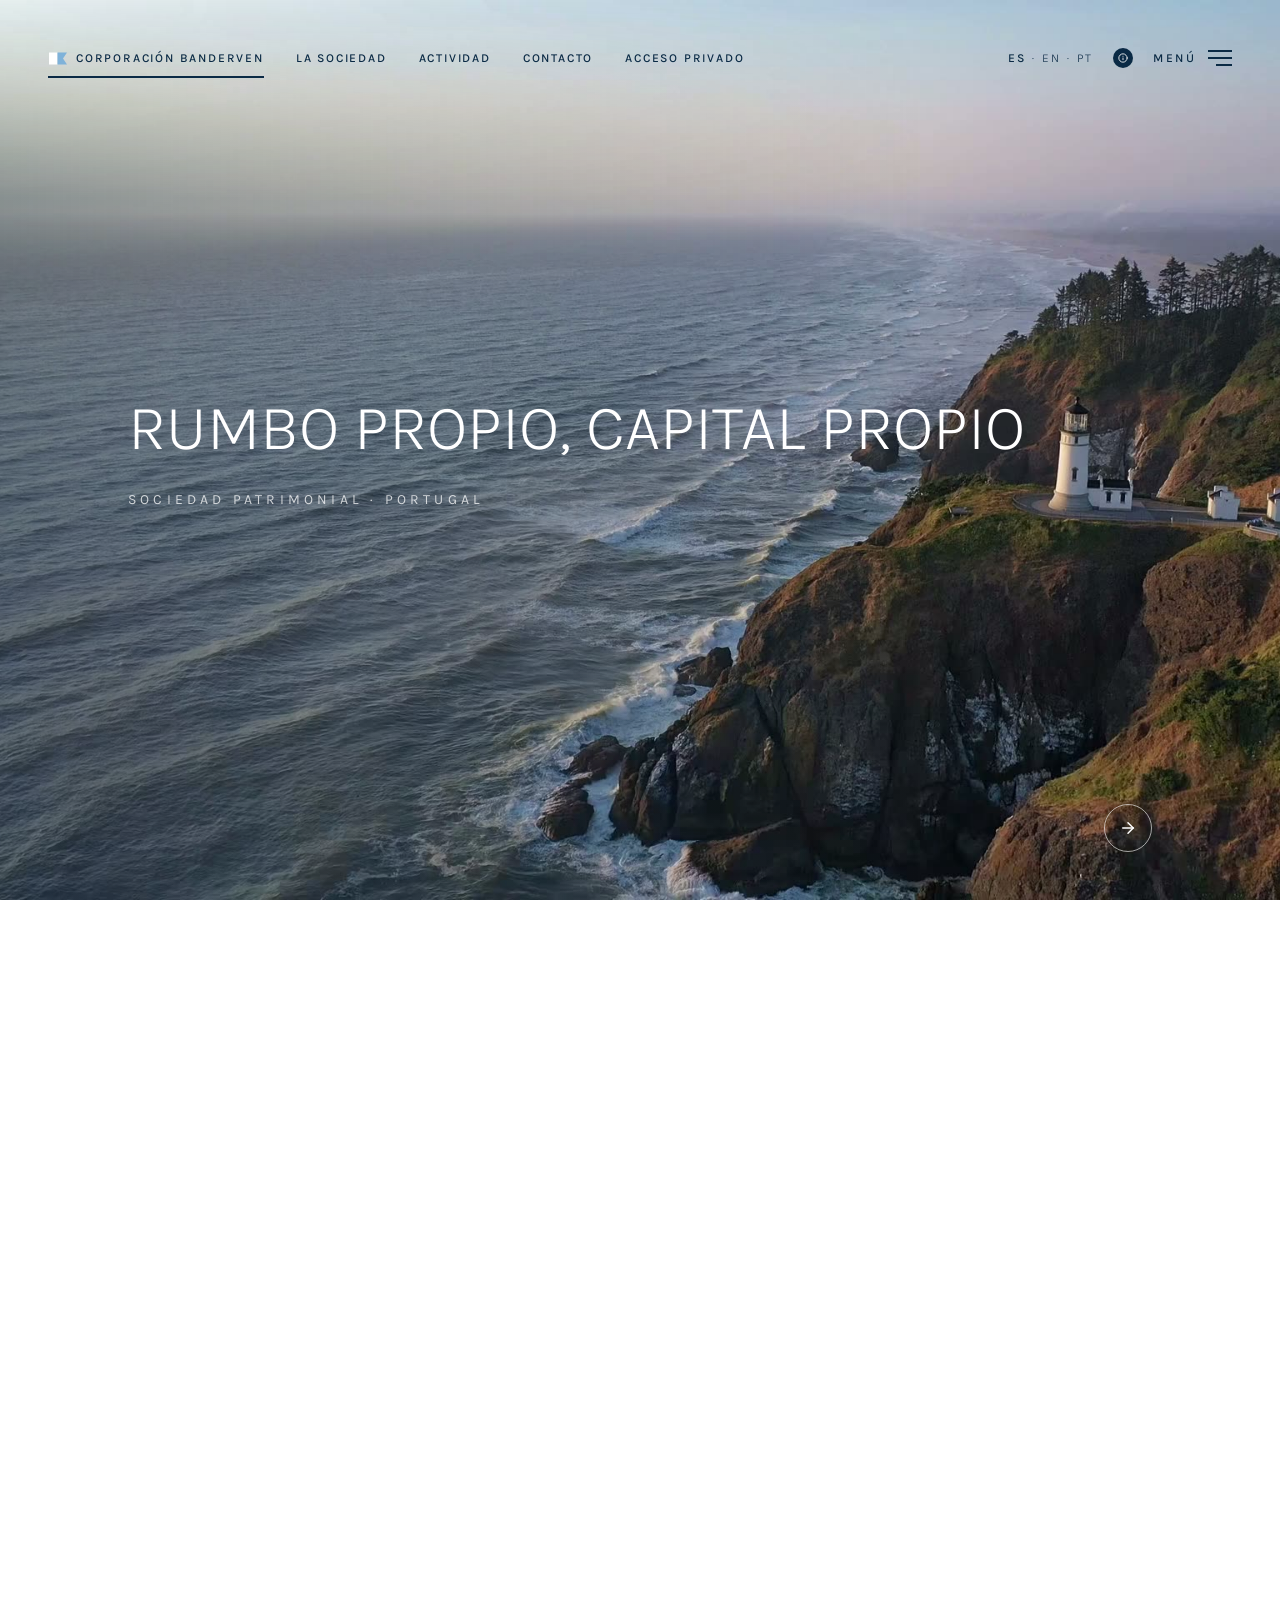
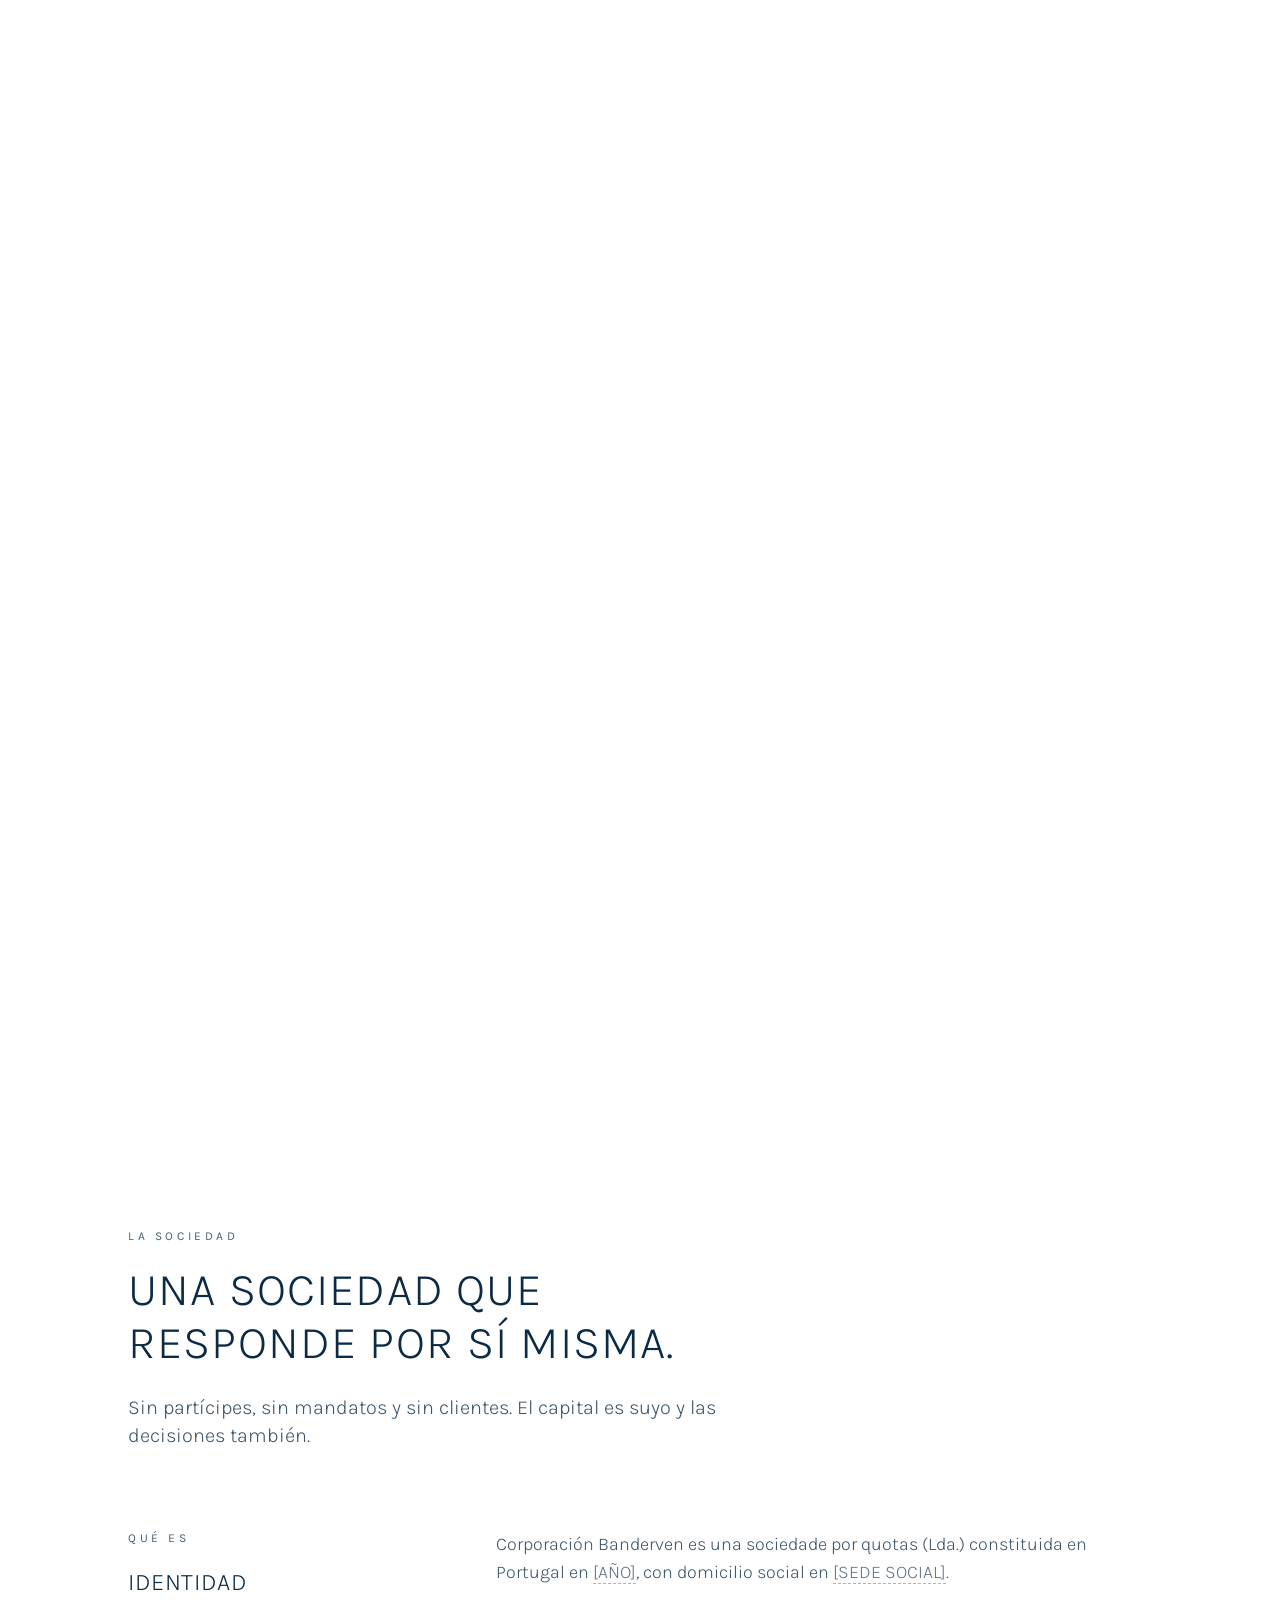
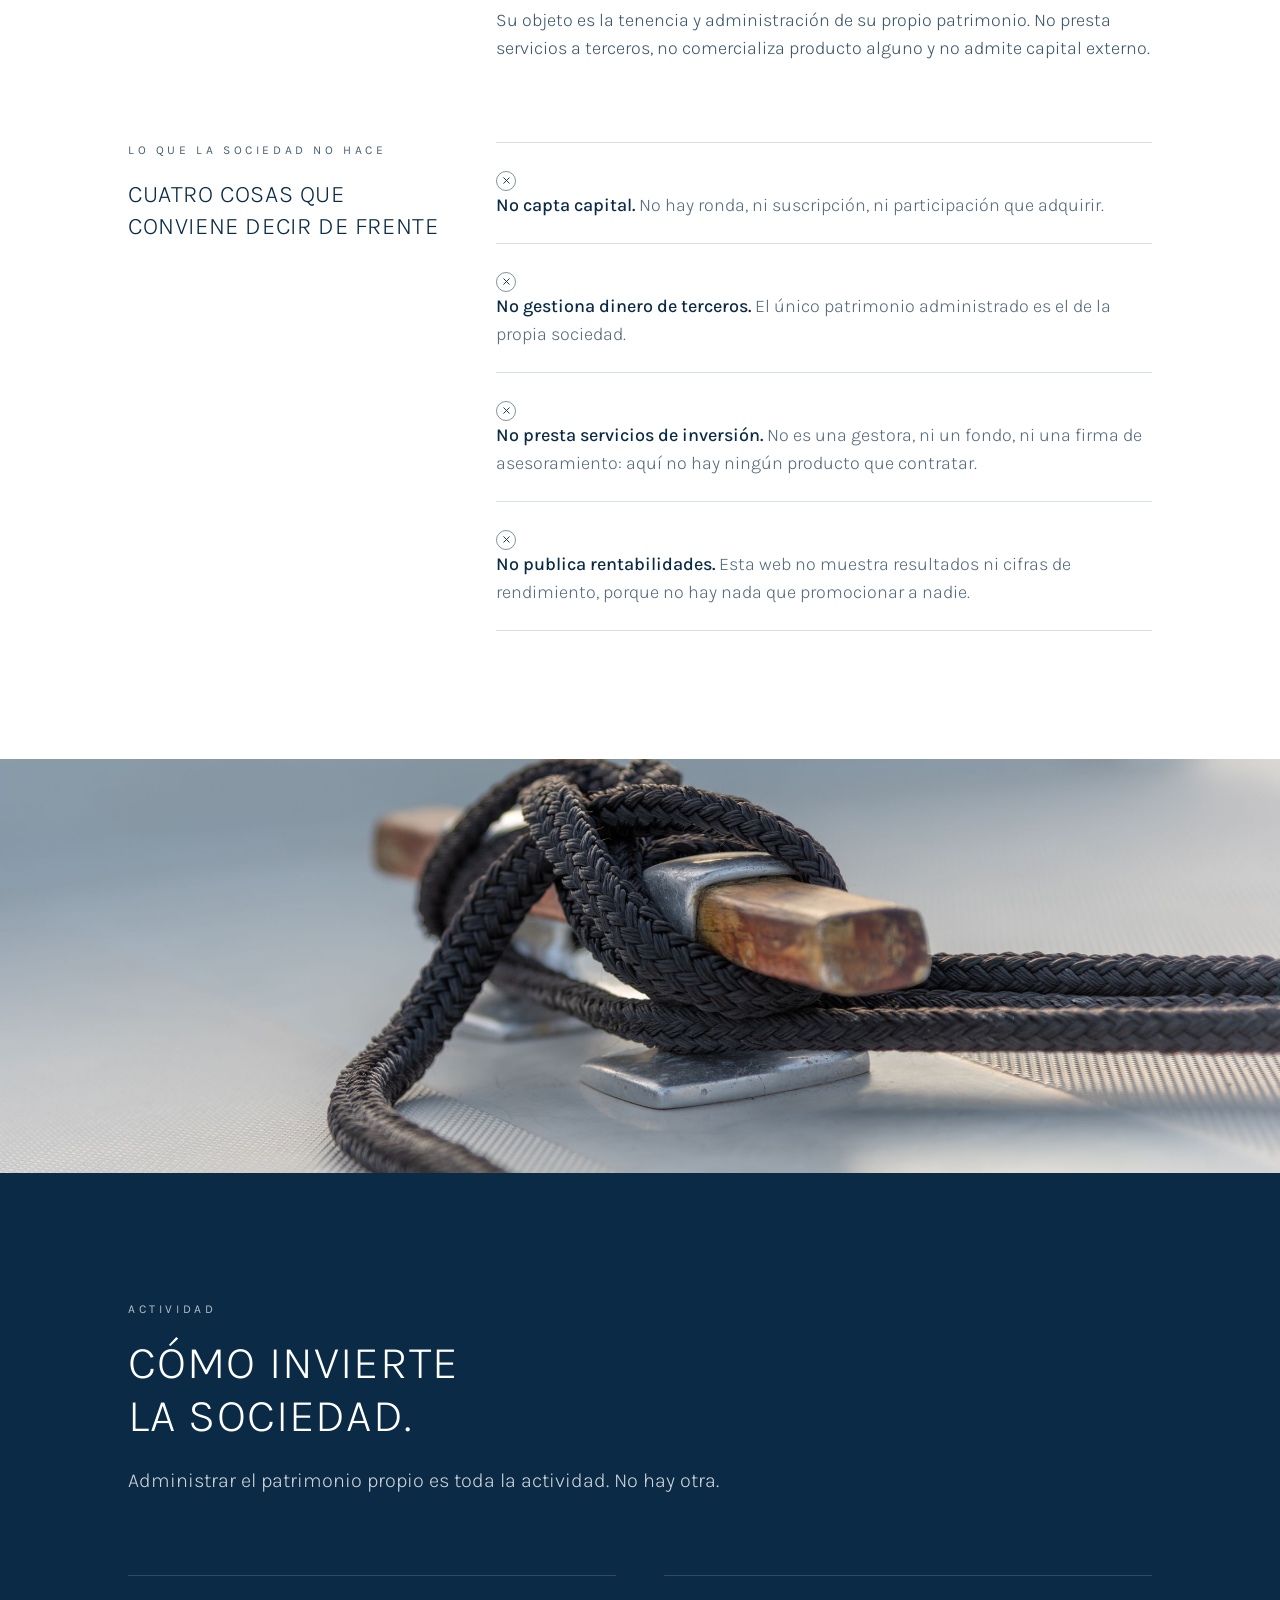
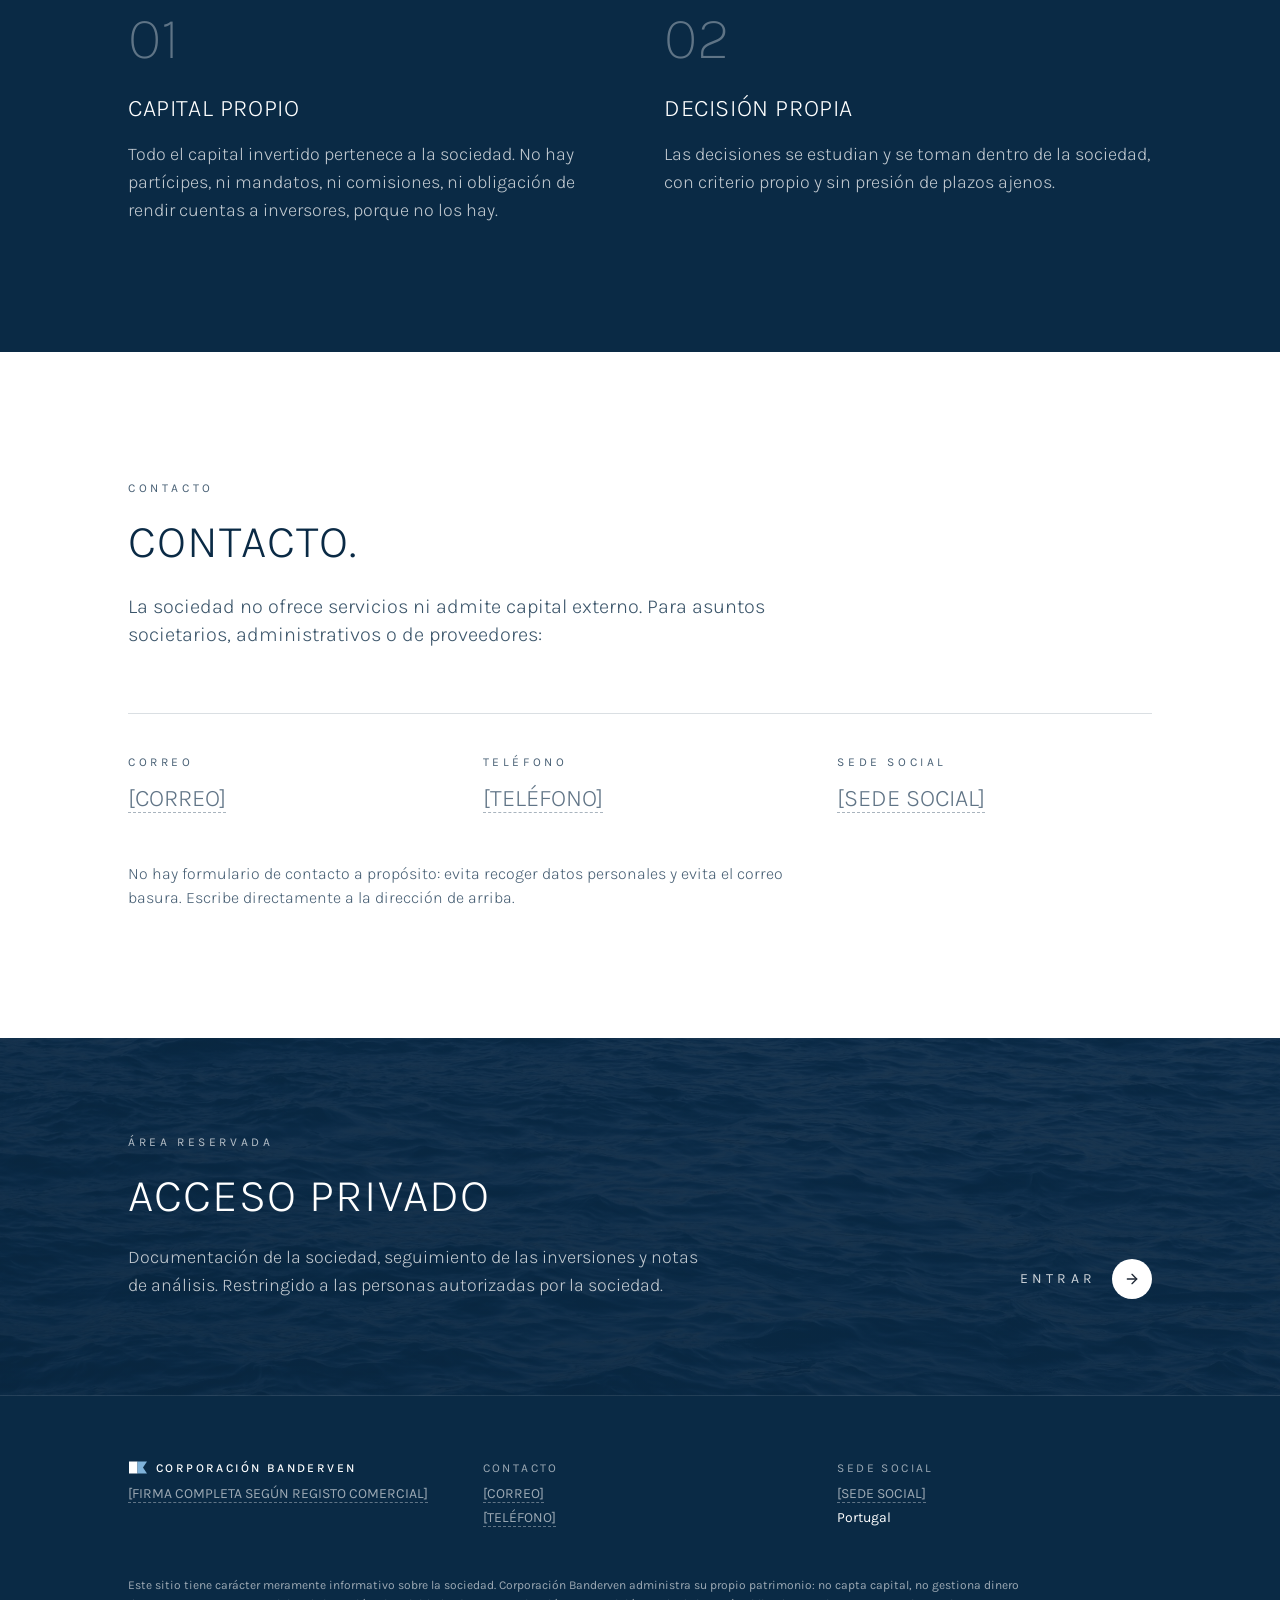
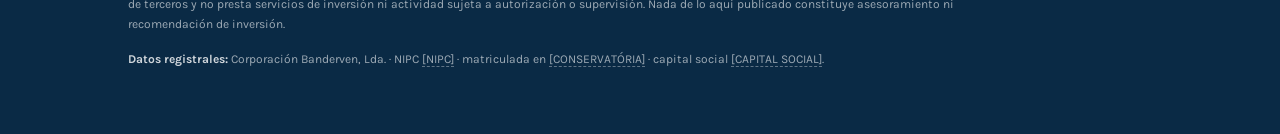
==== commit 7a993946: "El video de la escena se reproduce solo en bucle de ida y vuelta; fotos en los tramos; barra con fon" ====
--- a/index.html
+++ b/index.html
@@ -11,9 +11,9 @@
     <link rel="preconnect" href="https://fonts.googleapis.com" />
     <link rel="preconnect" href="https://fonts.gstatic.com" crossorigin />
     <link rel="stylesheet" href="https://fonts.googleapis.com/css2?family=Karla:wght@200..800&display=swap" />
-    <script type="module" crossorigin src="./assets/index-CdYyT9v0.js"></script>
-    <link rel="modulepreload" crossorigin href="./assets/index-COm1IA_E.js">
-    <link rel="stylesheet" crossorigin href="./assets/index-GRexjpHo.css">
+    <script type="module" crossorigin src="./assets/index-BrEpzBRj.js"></script>
+    <link rel="modulepreload" crossorigin href="./assets/index-Cqgmp0CG.js">
+    <link rel="stylesheet" crossorigin href="./assets/index-CdGD_Lvd.css">
   </head>
   <body>
     <div id="root"></div>
--- a/assets/index-CdGD_Lvd.css
+++ b/assets/index-CdGD_Lvd.css
@@ -0,0 +1 @@
+*,:before,:after{--tw-border-spacing-x: 0;--tw-border-spacing-y: 0;--tw-translate-x: 0;--tw-translate-y: 0;--tw-rotate: 0;--tw-skew-x: 0;--tw-skew-y: 0;--tw-scale-x: 1;--tw-scale-y: 1;--tw-pan-x: ;--tw-pan-y: ;--tw-pinch-zoom: ;--tw-scroll-snap-strictness: proximity;--tw-gradient-from-position: ;--tw-gradient-via-position: ;--tw-gradient-to-position: ;--tw-ordinal: ;--tw-slashed-zero: ;--tw-numeric-figure: ;--tw-numeric-spacing: ;--tw-numeric-fraction: ;--tw-ring-inset: ;--tw-ring-offset-width: 0px;--tw-ring-offset-color: #fff;--tw-ring-color: rgb(59 130 246 / .5);--tw-ring-offset-shadow: 0 0 #0000;--tw-ring-shadow: 0 0 #0000;--tw-shadow: 0 0 #0000;--tw-shadow-colored: 0 0 #0000;--tw-blur: ;--tw-brightness: ;--tw-contrast: ;--tw-grayscale: ;--tw-hue-rotate: ;--tw-invert: ;--tw-saturate: ;--tw-sepia: ;--tw-drop-shadow: ;--tw-backdrop-blur: ;--tw-backdrop-brightness: ;--tw-backdrop-contrast: ;--tw-backdrop-grayscale: ;--tw-backdrop-hue-rotate: ;--tw-backdrop-invert: ;--tw-backdrop-opacity: ;--tw-backdrop-saturate: ;--tw-backdrop-sepia: ;--tw-contain-size: ;--tw-contain-layout: ;--tw-contain-paint: ;--tw-contain-style: }::backdrop{--tw-border-spacing-x: 0;--tw-border-spacing-y: 0;--tw-translate-x: 0;--tw-translate-y: 0;--tw-rotate: 0;--tw-skew-x: 0;--tw-skew-y: 0;--tw-scale-x: 1;--tw-scale-y: 1;--tw-pan-x: ;--tw-pan-y: ;--tw-pinch-zoom: ;--tw-scroll-snap-strictness: proximity;--tw-gradient-from-position: ;--tw-gradient-via-position: ;--tw-gradient-to-position: ;--tw-ordinal: ;--tw-slashed-zero: ;--tw-numeric-figure: ;--tw-numeric-spacing: ;--tw-numeric-fraction: ;--tw-ring-inset: ;--tw-ring-offset-width: 0px;--tw-ring-offset-color: #fff;--tw-ring-color: rgb(59 130 246 / .5);--tw-ring-offset-shadow: 0 0 #0000;--tw-ring-shadow: 0 0 #0000;--tw-shadow: 0 0 #0000;--tw-shadow-colored: 0 0 #0000;--tw-blur: ;--tw-brightness: ;--tw-contrast: ;--tw-grayscale: ;--tw-hue-rotate: ;--tw-invert: ;--tw-saturate: ;--tw-sepia: ;--tw-drop-shadow: ;--tw-backdrop-blur: ;--tw-backdrop-brightness: ;--tw-backdrop-contrast: ;--tw-backdrop-grayscale: ;--tw-backdrop-hue-rotate: ;--tw-backdrop-invert: ;--tw-backdrop-opacity: ;--tw-backdrop-saturate: ;--tw-backdrop-sepia: ;--tw-contain-size: ;--tw-contain-layout: ;--tw-contain-paint: ;--tw-contain-style: }*,:before,:after{box-sizing:border-box;border-width:0;border-style:solid;border-color:#e5e7eb}:before,:after{--tw-content: ""}html,:host{line-height:1.5;-webkit-text-size-adjust:100%;-moz-tab-size:4;-o-tab-size:4;tab-size:4;font-family:ui-sans-serif,system-ui,sans-serif,"Apple Color Emoji","Segoe UI Emoji",Segoe UI Symbol,"Noto Color Emoji";font-feature-settings:normal;font-variation-settings:normal;-webkit-tap-highlight-color:transparent}body{margin:0;line-height:inherit}hr{height:0;color:inherit;border-top-width:1px}abbr:where([title]){-webkit-text-decoration:underline dotted;text-decoration:underline dotted}h1,h2,h3,h4,h5,h6{font-size:inherit;font-weight:inherit}a{color:inherit;text-decoration:inherit}b,strong{font-weight:bolder}code,kbd,samp,pre{font-family:ui-monospace,SFMono-Regular,Menlo,Monaco,Consolas,Liberation Mono,Courier New,monospace;font-feature-settings:normal;font-variation-settings:normal;font-size:1em}small{font-size:80%}sub,sup{font-size:75%;line-height:0;position:relative;vertical-align:baseline}sub{bottom:-.25em}sup{top:-.5em}table{text-indent:0;border-color:inherit;border-collapse:collapse}button,input,optgroup,select,textarea{font-family:inherit;font-feature-settings:inherit;font-variation-settings:inherit;font-size:100%;font-weight:inherit;line-height:inherit;letter-spacing:inherit;color:inherit;margin:0;padding:0}button,select{text-transform:none}button,input:where([type=button]),input:where([type=reset]),input:where([type=submit]){-webkit-appearance:button;background-color:transparent;background-image:none}:-moz-focusring{outline:auto}:-moz-ui-invalid{box-shadow:none}progress{vertical-align:baseline}::-webkit-inner-spin-button,::-webkit-outer-spin-button{height:auto}[type=search]{-webkit-appearance:textfield;outline-offset:-2px}::-webkit-search-decoration{-webkit-appearance:none}::-webkit-file-upload-button{-webkit-appearance:button;font:inherit}summary{display:list-item}blockquote,dl,dd,h1,h2,h3,h4,h5,h6,hr,figure,p,pre{margin:0}fieldset{margin:0;padding:0}legend{padding:0}ol,ul,menu{list-style:none;margin:0;padding:0}dialog{padding:0}textarea{resize:vertical}input::-moz-placeholder,textarea::-moz-placeholder{opacity:1;color:#9ca3af}input::placeholder,textarea::placeholder{opacity:1;color:#9ca3af}button,[role=button]{cursor:pointer}:disabled{cursor:default}img,svg,video,canvas,audio,iframe,embed,object{display:block;vertical-align:middle}img,video{max-width:100%;height:auto}[hidden]:where(:not([hidden=until-found])){display:none}.pointer-events-none{pointer-events:none}.pointer-events-auto{pointer-events:auto}.visible{visibility:visible}.fixed{position:fixed}.absolute{position:absolute}.relative{position:relative}.sticky{position:sticky}.inset-0{top:0;right:0;bottom:0;left:0}.inset-x-0{left:0;right:0}.-bottom-3{bottom:-.75rem}.bottom-12{bottom:3rem}.bottom-16{bottom:4rem}.left-0{left:0}.right-0{right:0}.right-6{right:1.5rem}.top-0{top:0}.z-10{z-index:10}.z-20{z-index:20}.z-\[100\]{z-index:100}.mb-4{margin-bottom:1rem}.mb-5{margin-bottom:1.25rem}.mb-8{margin-bottom:2rem}.mt-1{margin-top:.25rem}.mt-12{margin-top:3rem}.mt-16{margin-top:4rem}.mt-2{margin-top:.5rem}.mt-20{margin-top:5rem}.mt-3{margin-top:.75rem}.mt-4{margin-top:1rem}.mt-5{margin-top:1.25rem}.mt-6{margin-top:1.5rem}.mt-8{margin-top:2rem}.block{display:block}.flex{display:flex}.inline-flex{display:inline-flex}.grid{display:grid}.hidden{display:none}.h-1\.5{height:.375rem}.h-10{height:2.5rem}.h-12{height:3rem}.h-2{height:.5rem}.h-5{height:1.25rem}.h-\[15px\]{height:15px}.h-\[2px\]{height:2px}.h-\[300vh\]{height:300vh}.h-\[46vh\]{height:46vh}.h-full{height:100%}.h-screen{height:100vh}.min-h-\[280px\]{min-height:280px}.min-h-\[70vh\]{min-height:70vh}.w-1\.5{width:.375rem}.w-10{width:2.5rem}.w-12{width:3rem}.w-2{width:.5rem}.w-4{width:1rem}.w-5{width:1.25rem}.w-6{width:1.5rem}.w-full{width:100%}.max-w-2xl{max-width:42rem}.max-w-4xl{max-width:56rem}.max-w-\[900px\]{max-width:900px}.max-w-xl{max-width:36rem}.flex-1{flex:1 1 0%}.flex-shrink-0{flex-shrink:0}.transform{transform:translate(var(--tw-translate-x),var(--tw-translate-y)) rotate(var(--tw-rotate)) skew(var(--tw-skew-x)) skewY(var(--tw-skew-y)) scaleX(var(--tw-scale-x)) scaleY(var(--tw-scale-y))}.resize{resize:both}.flex-col{flex-direction:column}.items-start{align-items:flex-start}.items-end{align-items:flex-end}.items-center{align-items:center}.justify-end{justify-content:flex-end}.justify-center{justify-content:center}.justify-between{justify-content:space-between}.gap-10{gap:2.5rem}.gap-12{gap:3rem}.gap-2{gap:.5rem}.gap-3{gap:.75rem}.gap-4{gap:1rem}.gap-5{gap:1.25rem}.gap-6{gap:1.5rem}.gap-8{gap:2rem}.overflow-hidden{overflow:hidden}.rounded-full{border-radius:9999px}.border{border-width:1px}.border-b{border-bottom-width:1px}.border-t{border-top-width:1px}.border-dashed{border-style:dashed}.border-white\/10{border-color:#ffffff1a}.border-white\/15{border-color:#ffffff26}.border-white\/30{border-color:#ffffff4d}.border-white\/35{border-color:#ffffff59}.border-white\/40{border-color:#fff6}.border-white\/50{border-color:#ffffff80}.border-white\/60{border-color:#fff9}.bg-white{--tw-bg-opacity: 1;background-color:rgb(255 255 255 / var(--tw-bg-opacity, 1))}.bg-white\/50{background-color:#ffffff80}.bg-cover{background-size:cover}.bg-center{background-position:center}.object-cover{-o-object-fit:cover;object-fit:cover}.px-6{padding-left:1.5rem;padding-right:1.5rem}.px-8{padding-left:2rem;padding-right:2rem}.py-16{padding-top:4rem;padding-bottom:4rem}.py-20{padding-top:5rem;padding-bottom:5rem}.py-24{padding-top:6rem;padding-bottom:6rem}.py-6{padding-top:1.5rem;padding-bottom:1.5rem}.pb-10{padding-bottom:2.5rem}.pb-16{padding-bottom:4rem}.pb-5{padding-bottom:1.25rem}.pb-6{padding-bottom:1.5rem}.pt-10{padding-top:2.5rem}.pt-40{padding-top:10rem}.pt-5{padding-top:1.25rem}.pt-8{padding-top:2rem}.text-2xl{font-size:1.5rem;line-height:2rem}.text-5xl{font-size:3rem;line-height:1}.text-base{font-size:1rem;line-height:1.5rem}.text-lg{font-size:1.125rem;line-height:1.75rem}.text-sm{font-size:.875rem;line-height:1.25rem}.text-xl{font-size:1.25rem;line-height:1.75rem}.text-xs{font-size:.75rem;line-height:1rem}.font-extralight{font-weight:200}.font-light{font-weight:300}.font-medium{font-weight:500}.uppercase{text-transform:uppercase}.leading-relaxed{line-height:1.625}.tracking-\[0\.15em\]{letter-spacing:.15em}.tracking-\[0\.2em\]{letter-spacing:.2em}.tracking-\[0\.3em\]{letter-spacing:.3em}.tracking-wide{letter-spacing:.025em}.text-gray-800{--tw-text-opacity: 1;color:rgb(31 41 55 / var(--tw-text-opacity, 1))}.text-white{--tw-text-opacity: 1;color:rgb(255 255 255 / var(--tw-text-opacity, 1))}.text-white\/35{color:#ffffff59}.text-white\/60{color:#fff9}.text-white\/70{color:#ffffffb3}.text-white\/75{color:#ffffffbf}.text-white\/80{color:#fffc}.text-white\/85{color:#ffffffd9}.text-white\/90{color:#ffffffe6}.backdrop-blur-md{--tw-backdrop-blur: blur(12px);-webkit-backdrop-filter:var(--tw-backdrop-blur) var(--tw-backdrop-brightness) var(--tw-backdrop-contrast) var(--tw-backdrop-grayscale) var(--tw-backdrop-hue-rotate) var(--tw-backdrop-invert) var(--tw-backdrop-opacity) var(--tw-backdrop-saturate) var(--tw-backdrop-sepia);backdrop-filter:var(--tw-backdrop-blur) var(--tw-backdrop-brightness) var(--tw-backdrop-contrast) var(--tw-backdrop-grayscale) var(--tw-backdrop-hue-rotate) var(--tw-backdrop-invert) var(--tw-backdrop-opacity) var(--tw-backdrop-saturate) var(--tw-backdrop-sepia)}.transition{transition-property:color,background-color,border-color,text-decoration-color,fill,stroke,opacity,box-shadow,transform,filter,backdrop-filter;transition-timing-function:cubic-bezier(.4,0,.2,1);transition-duration:.15s}.transition-all{transition-property:all;transition-timing-function:cubic-bezier(.4,0,.2,1);transition-duration:.15s}.transition-colors{transition-property:color,background-color,border-color,text-decoration-color,fill,stroke;transition-timing-function:cubic-bezier(.4,0,.2,1);transition-duration:.15s}.transition-opacity{transition-property:opacity;transition-timing-function:cubic-bezier(.4,0,.2,1);transition-duration:.15s}.transition-transform{transition-property:transform;transition-timing-function:cubic-bezier(.4,0,.2,1);transition-duration:.15s}.duration-300{transition-duration:.3s}.duration-500{transition-duration:.5s}.ease-out{transition-timing-function:cubic-bezier(0,0,.2,1)}html{scroll-behavior:smooth}@media (prefers-reduced-motion: reduce){html{scroll-behavior:auto}}body{margin:0;overflow-x:hidden;background:#fff;font-family:Karla,Helvetica Neue ME,Helvetica Neue,Helvetica,Arial,sans-serif;-webkit-font-smoothing:antialiased}.hover\:text-white:hover{--tw-text-opacity: 1;color:rgb(255 255 255 / var(--tw-text-opacity, 1))}.hover\:opacity-70:hover{opacity:.7}.group:hover .group-hover\:scale-110{--tw-scale-x: 1.1;--tw-scale-y: 1.1;transform:translate(var(--tw-translate-x),var(--tw-translate-y)) rotate(var(--tw-rotate)) skew(var(--tw-skew-x)) skewY(var(--tw-skew-y)) scaleX(var(--tw-scale-x)) scaleY(var(--tw-scale-y))}@media (min-width: 640px){.sm\:right-8{right:2rem}.sm\:inline{display:inline}.sm\:px-12{padding-left:3rem;padding-right:3rem}.sm\:px-8{padding-left:2rem;padding-right:2rem}.sm\:py-24{padding-top:6rem;padding-bottom:6rem}.sm\:py-32{padding-top:8rem;padding-bottom:8rem}.sm\:pb-20{padding-bottom:5rem}.sm\:pt-12{padding-top:3rem}.sm\:text-2xl{font-size:1.5rem;line-height:2rem}.sm\:text-3xl{font-size:1.875rem;line-height:2.25rem}.sm\:text-6xl{font-size:3.75rem;line-height:1}.sm\:text-base{font-size:1rem;line-height:1.5rem}.sm\:text-lg{font-size:1.125rem;line-height:1.75rem}.sm\:text-xl{font-size:1.25rem;line-height:1.75rem}}@media (min-width: 768px){.md\:right-20{right:5rem}.md\:grid-cols-2{grid-template-columns:repeat(2,minmax(0,1fr))}.md\:grid-cols-3{grid-template-columns:repeat(3,minmax(0,1fr))}.md\:grid-cols-\[1fr_auto\]{grid-template-columns:1fr auto}.md\:grid-cols-\[minmax\(0\,1fr\)_minmax\(0\,2fr\)\]{grid-template-columns:minmax(0,1fr) minmax(0,2fr)}.md\:items-end{align-items:flex-end}.md\:px-12{padding-left:3rem;padding-right:3rem}.md\:px-20{padding-left:5rem;padding-right:5rem}}@media (min-width: 1024px){.lg\:right-32{right:8rem}.lg\:inline{display:inline}.lg\:flex{display:flex}.lg\:hidden{display:none}.lg\:px-32{padding-left:8rem;padding-right:8rem}}
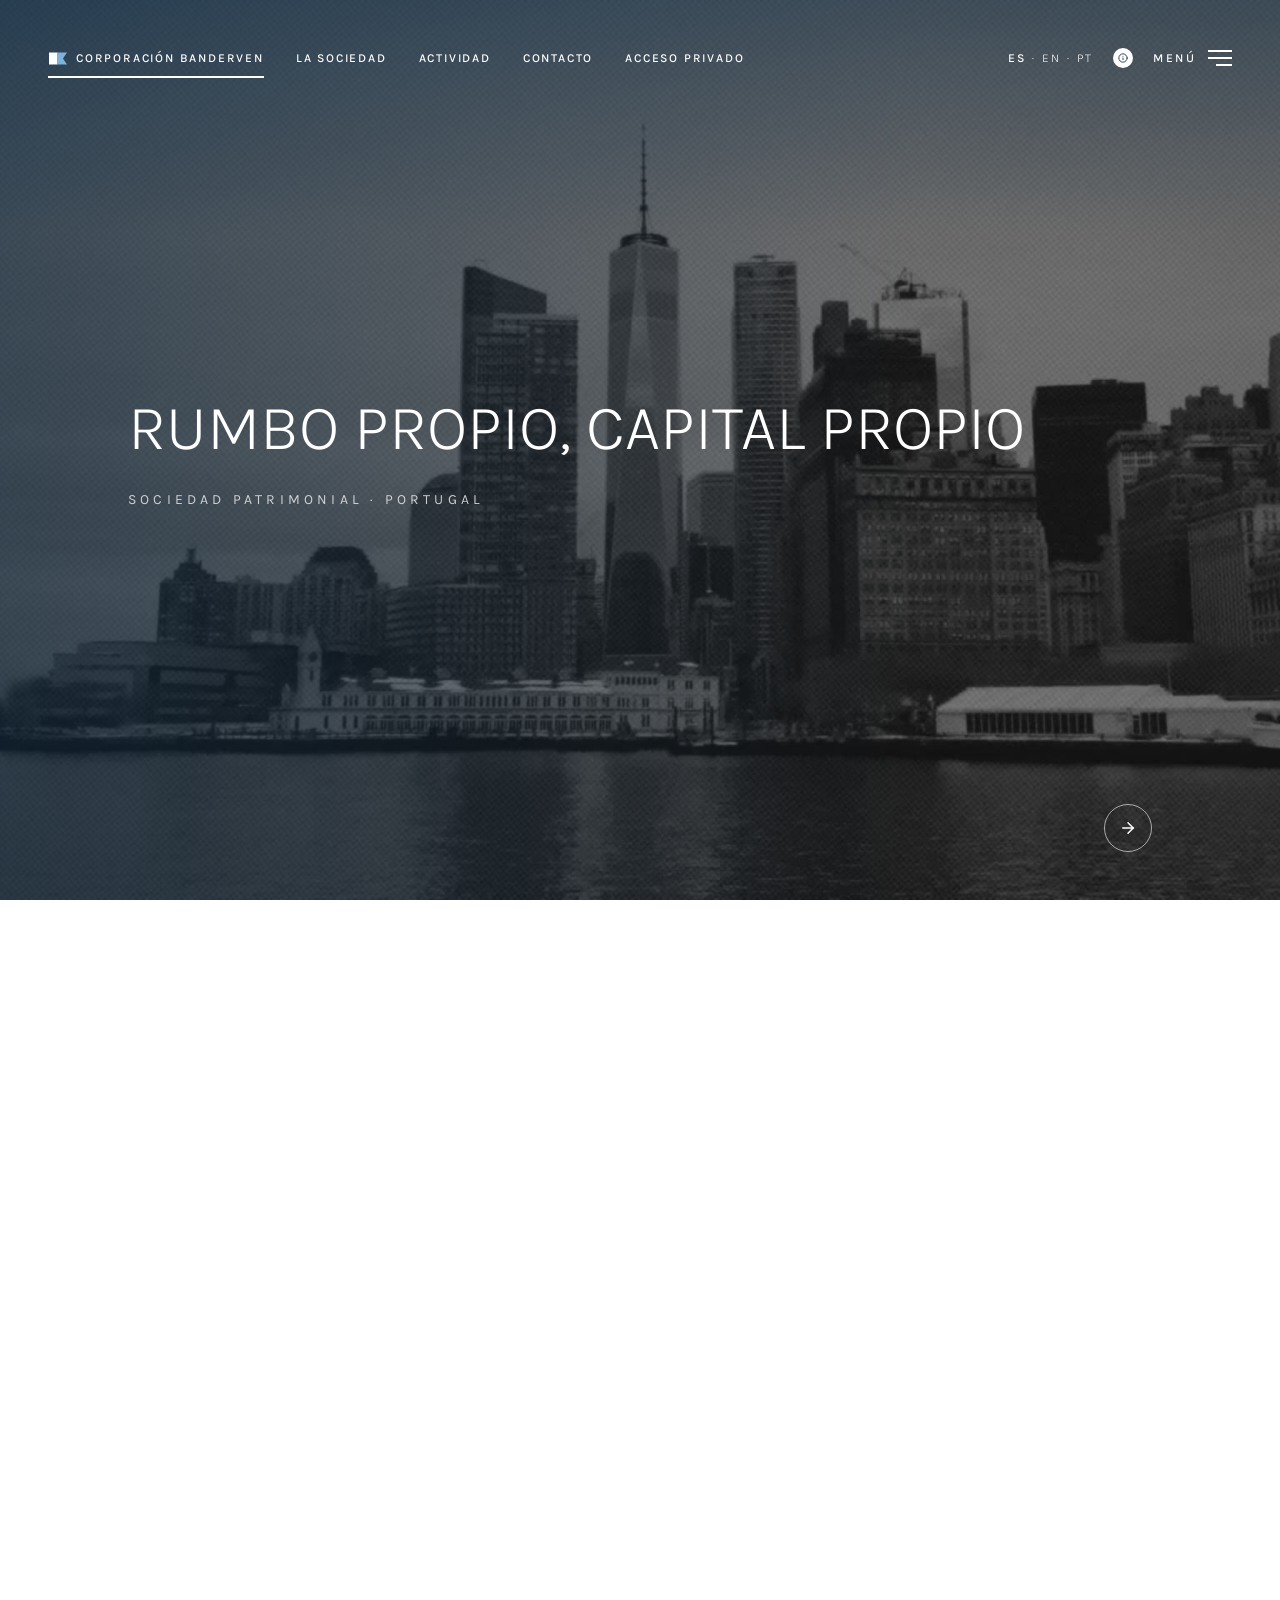
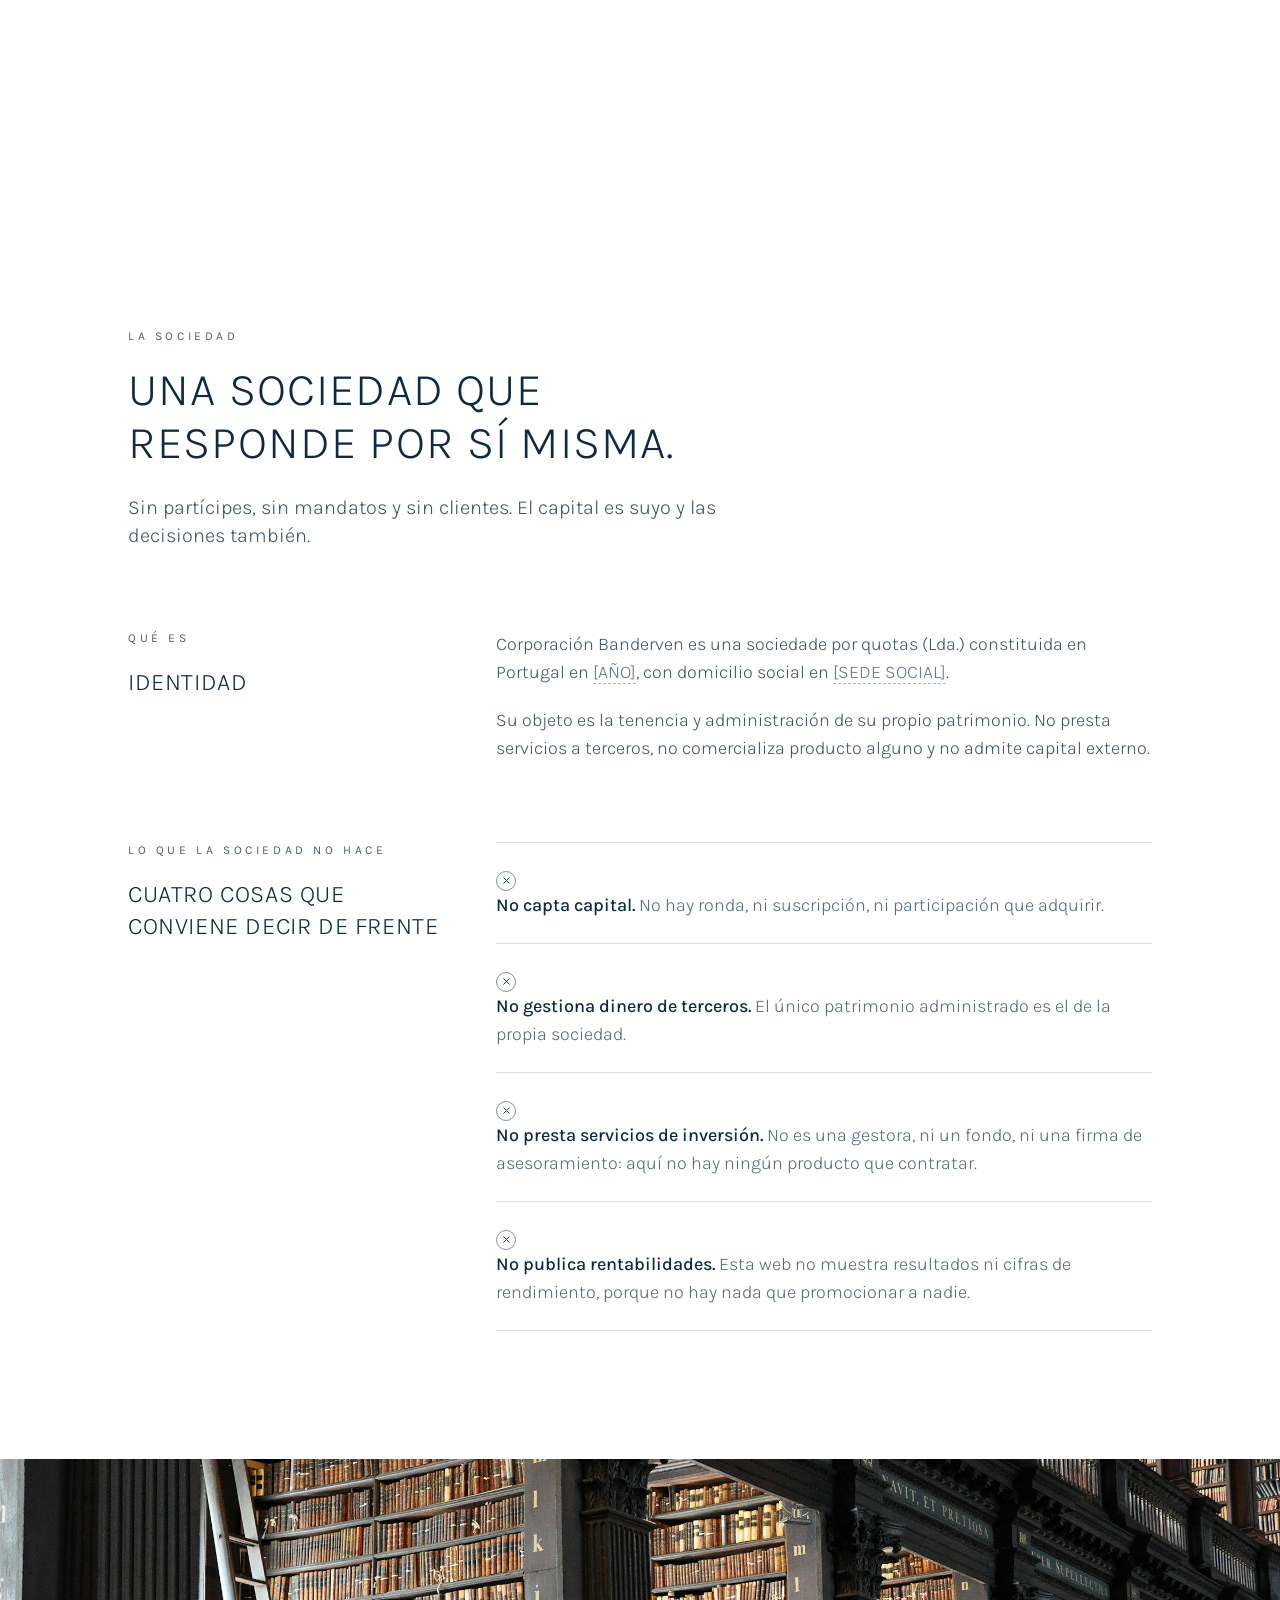
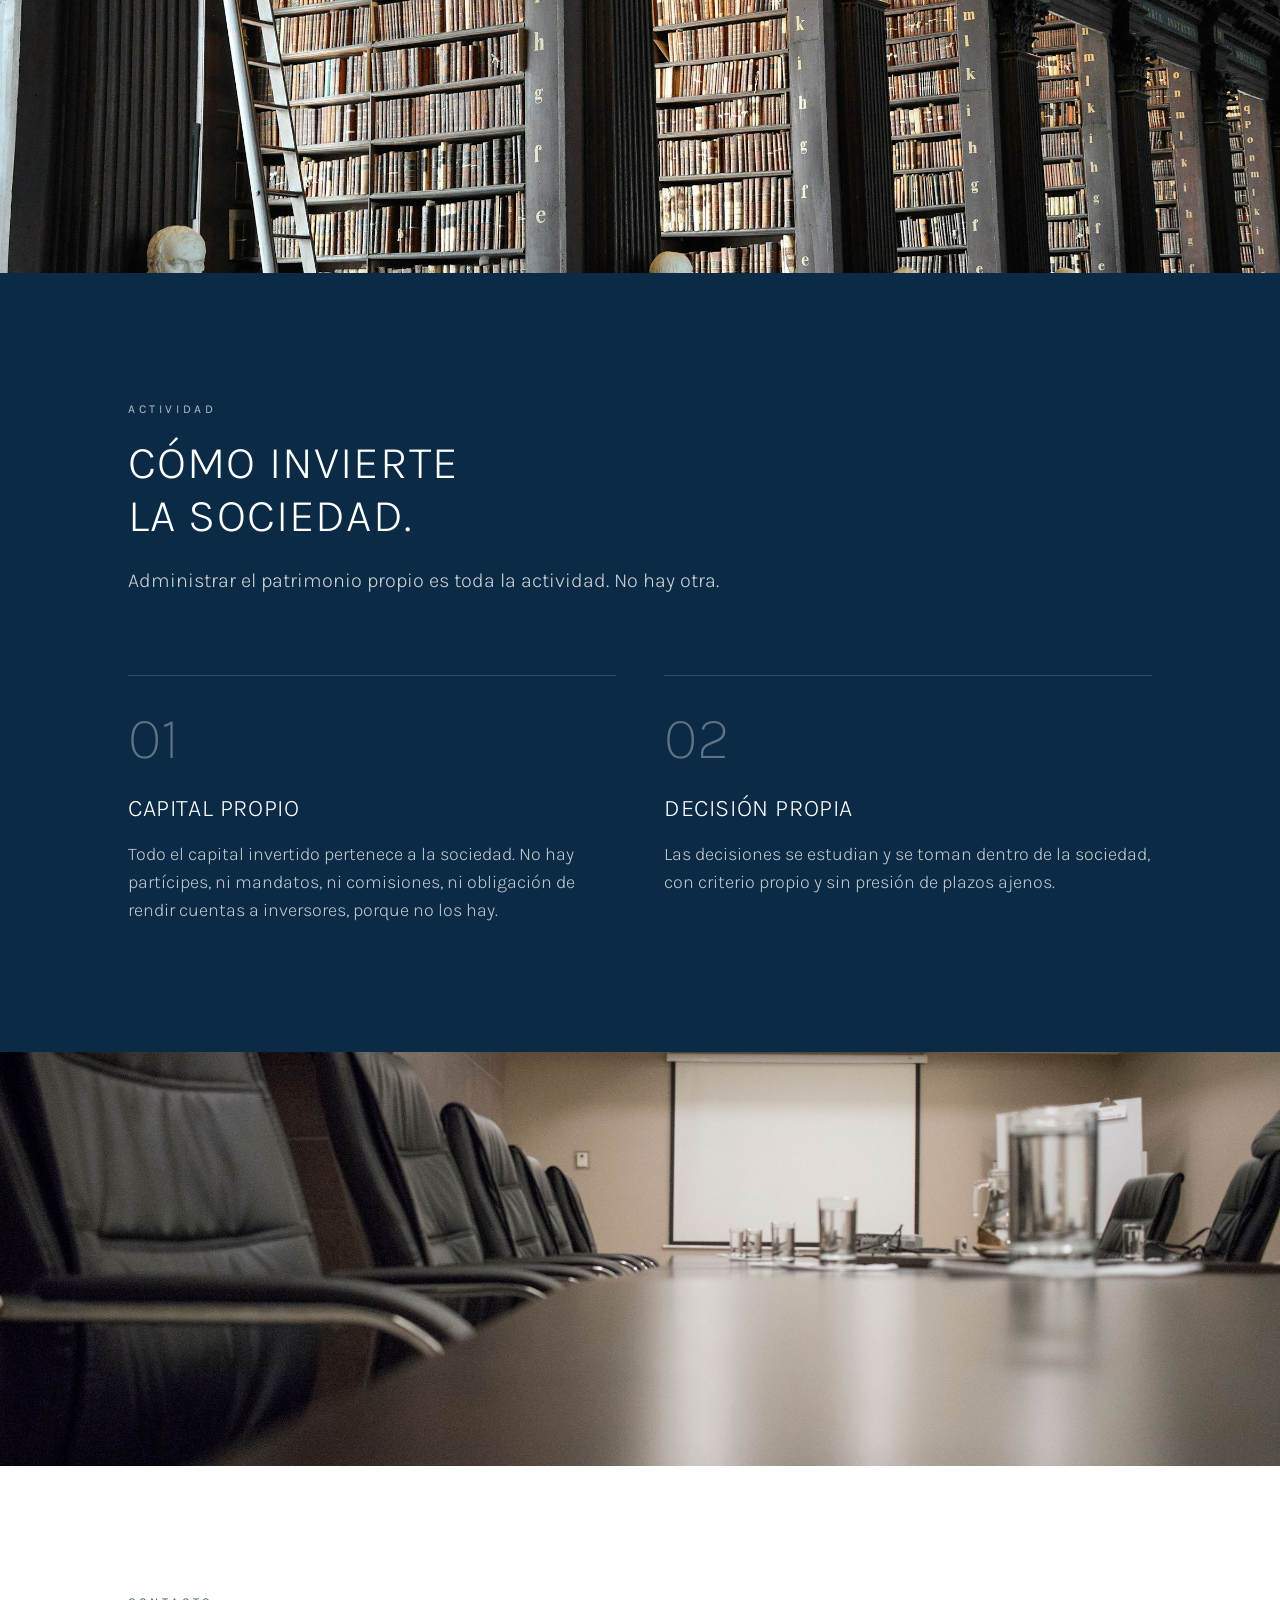
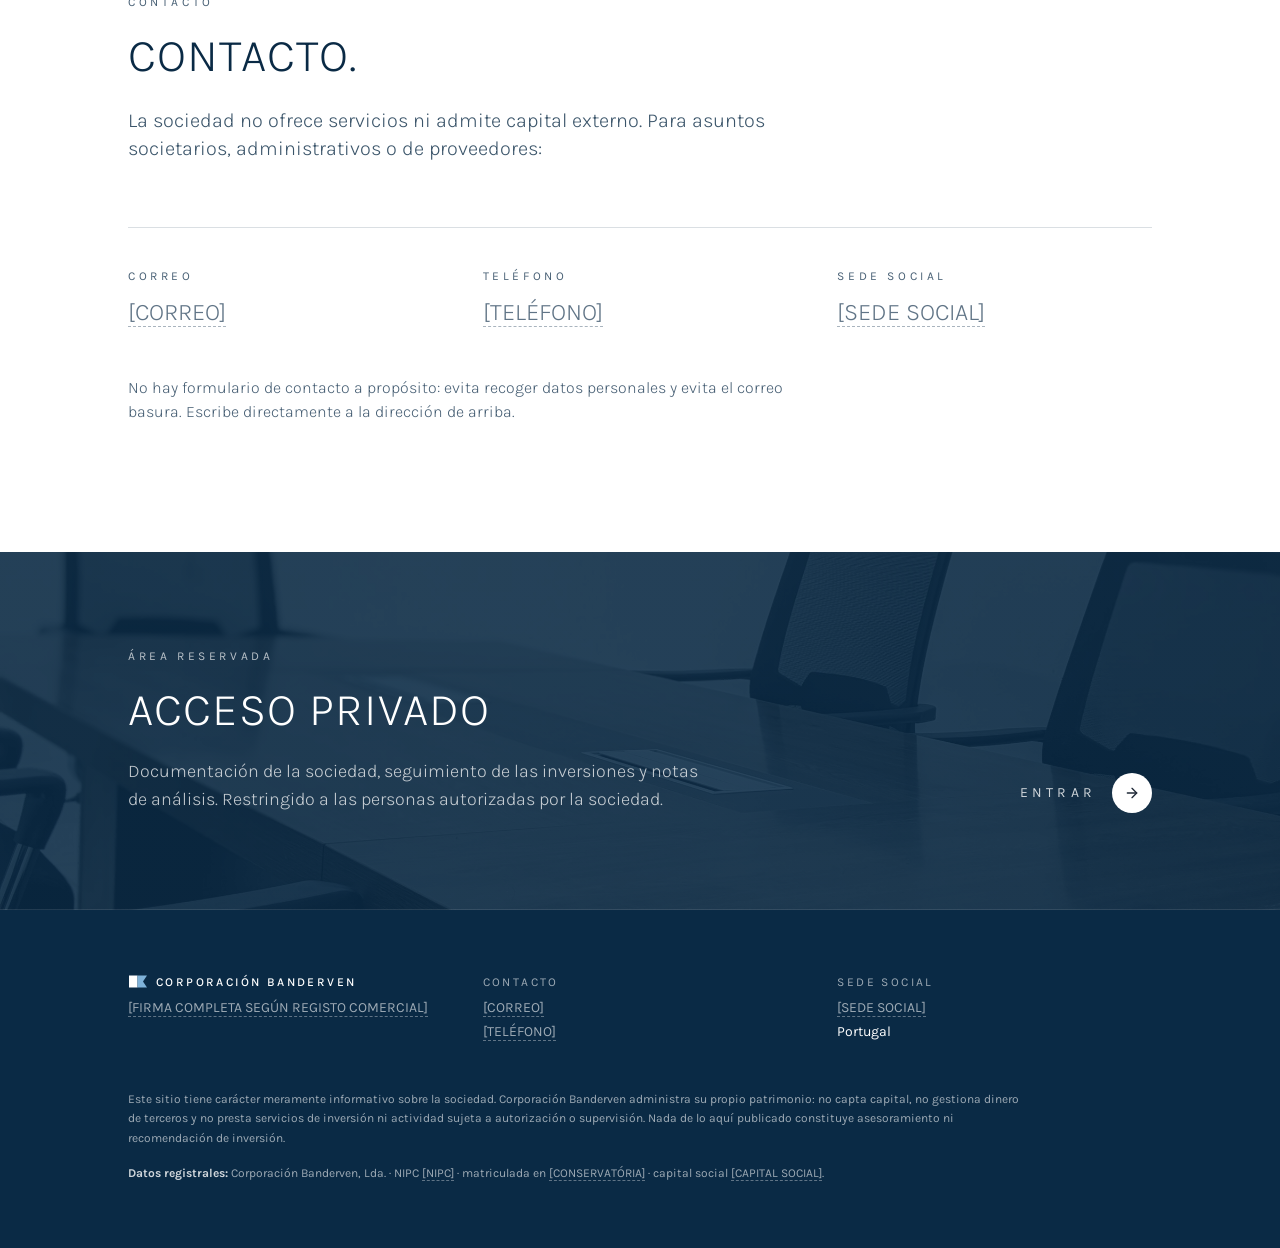
==== commit 1ad23254: "Rumbo estetico nuevo: video de Manhattan desde el agua, biblioteca y salas de juntas; fuera lo marit" ====
--- a/index.html
+++ b/index.html
@@ -11,9 +11,9 @@
     <link rel="preconnect" href="https://fonts.googleapis.com" />
     <link rel="preconnect" href="https://fonts.gstatic.com" crossorigin />
     <link rel="stylesheet" href="https://fonts.googleapis.com/css2?family=Karla:wght@200..800&display=swap" />
-    <script type="module" crossorigin src="./assets/index-BrEpzBRj.js"></script>
-    <link rel="modulepreload" crossorigin href="./assets/index-Cqgmp0CG.js">
-    <link rel="stylesheet" crossorigin href="./assets/index-CdGD_Lvd.css">
+    <script type="module" crossorigin src="./assets/index-3yMq3LHP.js"></script>
+    <link rel="modulepreload" crossorigin href="./assets/index-CSkkJ-ZH.js">
+    <link rel="stylesheet" crossorigin href="./assets/index-Cc6GMSxe.css">
   </head>
   <body>
     <div id="root"></div>
--- a/assets/index-Cc6GMSxe.css
+++ b/assets/index-Cc6GMSxe.css
@@ -0,0 +1 @@
+*,:before,:after{--tw-border-spacing-x: 0;--tw-border-spacing-y: 0;--tw-translate-x: 0;--tw-translate-y: 0;--tw-rotate: 0;--tw-skew-x: 0;--tw-skew-y: 0;--tw-scale-x: 1;--tw-scale-y: 1;--tw-pan-x: ;--tw-pan-y: ;--tw-pinch-zoom: ;--tw-scroll-snap-strictness: proximity;--tw-gradient-from-position: ;--tw-gradient-via-position: ;--tw-gradient-to-position: ;--tw-ordinal: ;--tw-slashed-zero: ;--tw-numeric-figure: ;--tw-numeric-spacing: ;--tw-numeric-fraction: ;--tw-ring-inset: ;--tw-ring-offset-width: 0px;--tw-ring-offset-color: #fff;--tw-ring-color: rgb(59 130 246 / .5);--tw-ring-offset-shadow: 0 0 #0000;--tw-ring-shadow: 0 0 #0000;--tw-shadow: 0 0 #0000;--tw-shadow-colored: 0 0 #0000;--tw-blur: ;--tw-brightness: ;--tw-contrast: ;--tw-grayscale: ;--tw-hue-rotate: ;--tw-invert: ;--tw-saturate: ;--tw-sepia: ;--tw-drop-shadow: ;--tw-backdrop-blur: ;--tw-backdrop-brightness: ;--tw-backdrop-contrast: ;--tw-backdrop-grayscale: ;--tw-backdrop-hue-rotate: ;--tw-backdrop-invert: ;--tw-backdrop-opacity: ;--tw-backdrop-saturate: ;--tw-backdrop-sepia: ;--tw-contain-size: ;--tw-contain-layout: ;--tw-contain-paint: ;--tw-contain-style: }::backdrop{--tw-border-spacing-x: 0;--tw-border-spacing-y: 0;--tw-translate-x: 0;--tw-translate-y: 0;--tw-rotate: 0;--tw-skew-x: 0;--tw-skew-y: 0;--tw-scale-x: 1;--tw-scale-y: 1;--tw-pan-x: ;--tw-pan-y: ;--tw-pinch-zoom: ;--tw-scroll-snap-strictness: proximity;--tw-gradient-from-position: ;--tw-gradient-via-position: ;--tw-gradient-to-position: ;--tw-ordinal: ;--tw-slashed-zero: ;--tw-numeric-figure: ;--tw-numeric-spacing: ;--tw-numeric-fraction: ;--tw-ring-inset: ;--tw-ring-offset-width: 0px;--tw-ring-offset-color: #fff;--tw-ring-color: rgb(59 130 246 / .5);--tw-ring-offset-shadow: 0 0 #0000;--tw-ring-shadow: 0 0 #0000;--tw-shadow: 0 0 #0000;--tw-shadow-colored: 0 0 #0000;--tw-blur: ;--tw-brightness: ;--tw-contrast: ;--tw-grayscale: ;--tw-hue-rotate: ;--tw-invert: ;--tw-saturate: ;--tw-sepia: ;--tw-drop-shadow: ;--tw-backdrop-blur: ;--tw-backdrop-brightness: ;--tw-backdrop-contrast: ;--tw-backdrop-grayscale: ;--tw-backdrop-hue-rotate: ;--tw-backdrop-invert: ;--tw-backdrop-opacity: ;--tw-backdrop-saturate: ;--tw-backdrop-sepia: ;--tw-contain-size: ;--tw-contain-layout: ;--tw-contain-paint: ;--tw-contain-style: }*,:before,:after{box-sizing:border-box;border-width:0;border-style:solid;border-color:#e5e7eb}:before,:after{--tw-content: ""}html,:host{line-height:1.5;-webkit-text-size-adjust:100%;-moz-tab-size:4;-o-tab-size:4;tab-size:4;font-family:ui-sans-serif,system-ui,sans-serif,"Apple Color Emoji","Segoe UI Emoji",Segoe UI Symbol,"Noto Color Emoji";font-feature-settings:normal;font-variation-settings:normal;-webkit-tap-highlight-color:transparent}body{margin:0;line-height:inherit}hr{height:0;color:inherit;border-top-width:1px}abbr:where([title]){-webkit-text-decoration:underline dotted;text-decoration:underline dotted}h1,h2,h3,h4,h5,h6{font-size:inherit;font-weight:inherit}a{color:inherit;text-decoration:inherit}b,strong{font-weight:bolder}code,kbd,samp,pre{font-family:ui-monospace,SFMono-Regular,Menlo,Monaco,Consolas,Liberation Mono,Courier New,monospace;font-feature-settings:normal;font-variation-settings:normal;font-size:1em}small{font-size:80%}sub,sup{font-size:75%;line-height:0;position:relative;vertical-align:baseline}sub{bottom:-.25em}sup{top:-.5em}table{text-indent:0;border-color:inherit;border-collapse:collapse}button,input,optgroup,select,textarea{font-family:inherit;font-feature-settings:inherit;font-variation-settings:inherit;font-size:100%;font-weight:inherit;line-height:inherit;letter-spacing:inherit;color:inherit;margin:0;padding:0}button,select{text-transform:none}button,input:where([type=button]),input:where([type=reset]),input:where([type=submit]){-webkit-appearance:button;background-color:transparent;background-image:none}:-moz-focusring{outline:auto}:-moz-ui-invalid{box-shadow:none}progress{vertical-align:baseline}::-webkit-inner-spin-button,::-webkit-outer-spin-button{height:auto}[type=search]{-webkit-appearance:textfield;outline-offset:-2px}::-webkit-search-decoration{-webkit-appearance:none}::-webkit-file-upload-button{-webkit-appearance:button;font:inherit}summary{display:list-item}blockquote,dl,dd,h1,h2,h3,h4,h5,h6,hr,figure,p,pre{margin:0}fieldset{margin:0;padding:0}legend{padding:0}ol,ul,menu{list-style:none;margin:0;padding:0}dialog{padding:0}textarea{resize:vertical}input::-moz-placeholder,textarea::-moz-placeholder{opacity:1;color:#9ca3af}input::placeholder,textarea::placeholder{opacity:1;color:#9ca3af}button,[role=button]{cursor:pointer}:disabled{cursor:default}img,svg,video,canvas,audio,iframe,embed,object{display:block;vertical-align:middle}img,video{max-width:100%;height:auto}[hidden]:where(:not([hidden=until-found])){display:none}.pointer-events-none{pointer-events:none}.pointer-events-auto{pointer-events:auto}.visible{visibility:visible}.fixed{position:fixed}.absolute{position:absolute}.relative{position:relative}.sticky{position:sticky}.inset-0{top:0;right:0;bottom:0;left:0}.inset-x-0{left:0;right:0}.-bottom-3{bottom:-.75rem}.bottom-12{bottom:3rem}.bottom-16{bottom:4rem}.left-0{left:0}.right-0{right:0}.right-6{right:1.5rem}.top-0{top:0}.z-10{z-index:10}.z-20{z-index:20}.z-\[100\]{z-index:100}.mb-4{margin-bottom:1rem}.mb-5{margin-bottom:1.25rem}.mb-8{margin-bottom:2rem}.mt-1{margin-top:.25rem}.mt-12{margin-top:3rem}.mt-16{margin-top:4rem}.mt-2{margin-top:.5rem}.mt-20{margin-top:5rem}.mt-3{margin-top:.75rem}.mt-4{margin-top:1rem}.mt-5{margin-top:1.25rem}.mt-6{margin-top:1.5rem}.mt-8{margin-top:2rem}.block{display:block}.flex{display:flex}.inline-flex{display:inline-flex}.grid{display:grid}.hidden{display:none}.h-1\.5{height:.375rem}.h-10{height:2.5rem}.h-12{height:3rem}.h-2{height:.5rem}.h-5{height:1.25rem}.h-\[15px\]{height:15px}.h-\[200vh\]{height:200vh}.h-\[2px\]{height:2px}.h-\[46vh\]{height:46vh}.h-full{height:100%}.h-screen{height:100vh}.min-h-\[280px\]{min-height:280px}.min-h-\[70vh\]{min-height:70vh}.w-1\.5{width:.375rem}.w-10{width:2.5rem}.w-12{width:3rem}.w-2{width:.5rem}.w-4{width:1rem}.w-5{width:1.25rem}.w-6{width:1.5rem}.w-full{width:100%}.max-w-2xl{max-width:42rem}.max-w-4xl{max-width:56rem}.max-w-\[900px\]{max-width:900px}.max-w-xl{max-width:36rem}.flex-1{flex:1 1 0%}.flex-shrink-0{flex-shrink:0}.transform{transform:translate(var(--tw-translate-x),var(--tw-translate-y)) rotate(var(--tw-rotate)) skew(var(--tw-skew-x)) skewY(var(--tw-skew-y)) scaleX(var(--tw-scale-x)) scaleY(var(--tw-scale-y))}.resize{resize:both}.flex-col{flex-direction:column}.items-start{align-items:flex-start}.items-end{align-items:flex-end}.items-center{align-items:center}.justify-end{justify-content:flex-end}.justify-center{justify-content:center}.justify-between{justify-content:space-between}.gap-10{gap:2.5rem}.gap-12{gap:3rem}.gap-2{gap:.5rem}.gap-3{gap:.75rem}.gap-4{gap:1rem}.gap-5{gap:1.25rem}.gap-6{gap:1.5rem}.gap-8{gap:2rem}.overflow-hidden{overflow:hidden}.rounded-full{border-radius:9999px}.border{border-width:1px}.border-b{border-bottom-width:1px}.border-t{border-top-width:1px}.border-dashed{border-style:dashed}.border-white\/10{border-color:#ffffff1a}.border-white\/15{border-color:#ffffff26}.border-white\/30{border-color:#ffffff4d}.border-white\/35{border-color:#ffffff59}.border-white\/40{border-color:#fff6}.border-white\/50{border-color:#ffffff80}.border-white\/60{border-color:#fff9}.bg-white{--tw-bg-opacity: 1;background-color:rgb(255 255 255 / var(--tw-bg-opacity, 1))}.bg-white\/50{background-color:#ffffff80}.bg-cover{background-size:cover}.bg-center{background-position:center}.object-cover{-o-object-fit:cover;object-fit:cover}.px-6{padding-left:1.5rem;padding-right:1.5rem}.px-8{padding-left:2rem;padding-right:2rem}.py-16{padding-top:4rem;padding-bottom:4rem}.py-20{padding-top:5rem;padding-bottom:5rem}.py-24{padding-top:6rem;padding-bottom:6rem}.py-6{padding-top:1.5rem;padding-bottom:1.5rem}.pb-10{padding-bottom:2.5rem}.pb-16{padding-bottom:4rem}.pb-5{padding-bottom:1.25rem}.pb-6{padding-bottom:1.5rem}.pt-10{padding-top:2.5rem}.pt-40{padding-top:10rem}.pt-5{padding-top:1.25rem}.pt-8{padding-top:2rem}.text-2xl{font-size:1.5rem;line-height:2rem}.text-5xl{font-size:3rem;line-height:1}.text-base{font-size:1rem;line-height:1.5rem}.text-lg{font-size:1.125rem;line-height:1.75rem}.text-sm{font-size:.875rem;line-height:1.25rem}.text-xl{font-size:1.25rem;line-height:1.75rem}.text-xs{font-size:.75rem;line-height:1rem}.font-extralight{font-weight:200}.font-light{font-weight:300}.font-medium{font-weight:500}.uppercase{text-transform:uppercase}.leading-relaxed{line-height:1.625}.tracking-\[0\.15em\]{letter-spacing:.15em}.tracking-\[0\.2em\]{letter-spacing:.2em}.tracking-\[0\.3em\]{letter-spacing:.3em}.tracking-wide{letter-spacing:.025em}.text-gray-800{--tw-text-opacity: 1;color:rgb(31 41 55 / var(--tw-text-opacity, 1))}.text-white{--tw-text-opacity: 1;color:rgb(255 255 255 / var(--tw-text-opacity, 1))}.text-white\/35{color:#ffffff59}.text-white\/60{color:#fff9}.text-white\/70{color:#ffffffb3}.text-white\/75{color:#ffffffbf}.text-white\/80{color:#fffc}.text-white\/85{color:#ffffffd9}.text-white\/90{color:#ffffffe6}.backdrop-blur-md{--tw-backdrop-blur: blur(12px);-webkit-backdrop-filter:var(--tw-backdrop-blur) var(--tw-backdrop-brightness) var(--tw-backdrop-contrast) var(--tw-backdrop-grayscale) var(--tw-backdrop-hue-rotate) var(--tw-backdrop-invert) var(--tw-backdrop-opacity) var(--tw-backdrop-saturate) var(--tw-backdrop-sepia);backdrop-filter:var(--tw-backdrop-blur) var(--tw-backdrop-brightness) var(--tw-backdrop-contrast) var(--tw-backdrop-grayscale) var(--tw-backdrop-hue-rotate) var(--tw-backdrop-invert) var(--tw-backdrop-opacity) var(--tw-backdrop-saturate) var(--tw-backdrop-sepia)}.transition{transition-property:color,background-color,border-color,text-decoration-color,fill,stroke,opacity,box-shadow,transform,filter,backdrop-filter;transition-timing-function:cubic-bezier(.4,0,.2,1);transition-duration:.15s}.transition-all{transition-property:all;transition-timing-function:cubic-bezier(.4,0,.2,1);transition-duration:.15s}.transition-colors{transition-property:color,background-color,border-color,text-decoration-color,fill,stroke;transition-timing-function:cubic-bezier(.4,0,.2,1);transition-duration:.15s}.transition-opacity{transition-property:opacity;transition-timing-function:cubic-bezier(.4,0,.2,1);transition-duration:.15s}.transition-transform{transition-property:transform;transition-timing-function:cubic-bezier(.4,0,.2,1);transition-duration:.15s}.duration-300{transition-duration:.3s}.duration-500{transition-duration:.5s}.ease-out{transition-timing-function:cubic-bezier(0,0,.2,1)}html{scroll-behavior:smooth}@media (prefers-reduced-motion: reduce){html{scroll-behavior:auto}}body{margin:0;overflow-x:hidden;background:#fff;font-family:Karla,Helvetica Neue ME,Helvetica Neue,Helvetica,Arial,sans-serif;-webkit-font-smoothing:antialiased}.hover\:text-white:hover{--tw-text-opacity: 1;color:rgb(255 255 255 / var(--tw-text-opacity, 1))}.hover\:opacity-70:hover{opacity:.7}.group:hover .group-hover\:scale-110{--tw-scale-x: 1.1;--tw-scale-y: 1.1;transform:translate(var(--tw-translate-x),var(--tw-translate-y)) rotate(var(--tw-rotate)) skew(var(--tw-skew-x)) skewY(var(--tw-skew-y)) scaleX(var(--tw-scale-x)) scaleY(var(--tw-scale-y))}@media (min-width: 640px){.sm\:right-8{right:2rem}.sm\:inline{display:inline}.sm\:px-12{padding-left:3rem;padding-right:3rem}.sm\:px-8{padding-left:2rem;padding-right:2rem}.sm\:py-24{padding-top:6rem;padding-bottom:6rem}.sm\:py-32{padding-top:8rem;padding-bottom:8rem}.sm\:pb-20{padding-bottom:5rem}.sm\:pt-12{padding-top:3rem}.sm\:text-2xl{font-size:1.5rem;line-height:2rem}.sm\:text-3xl{font-size:1.875rem;line-height:2.25rem}.sm\:text-6xl{font-size:3.75rem;line-height:1}.sm\:text-base{font-size:1rem;line-height:1.5rem}.sm\:text-lg{font-size:1.125rem;line-height:1.75rem}.sm\:text-xl{font-size:1.25rem;line-height:1.75rem}}@media (min-width: 768px){.md\:right-20{right:5rem}.md\:grid-cols-2{grid-template-columns:repeat(2,minmax(0,1fr))}.md\:grid-cols-3{grid-template-columns:repeat(3,minmax(0,1fr))}.md\:grid-cols-\[1fr_auto\]{grid-template-columns:1fr auto}.md\:grid-cols-\[minmax\(0\,1fr\)_minmax\(0\,2fr\)\]{grid-template-columns:minmax(0,1fr) minmax(0,2fr)}.md\:items-end{align-items:flex-end}.md\:px-12{padding-left:3rem;padding-right:3rem}.md\:px-20{padding-left:5rem;padding-right:5rem}}@media (min-width: 1024px){.lg\:right-32{right:8rem}.lg\:inline{display:inline}.lg\:flex{display:flex}.lg\:hidden{display:none}.lg\:px-32{padding-left:8rem;padding-right:8rem}}
